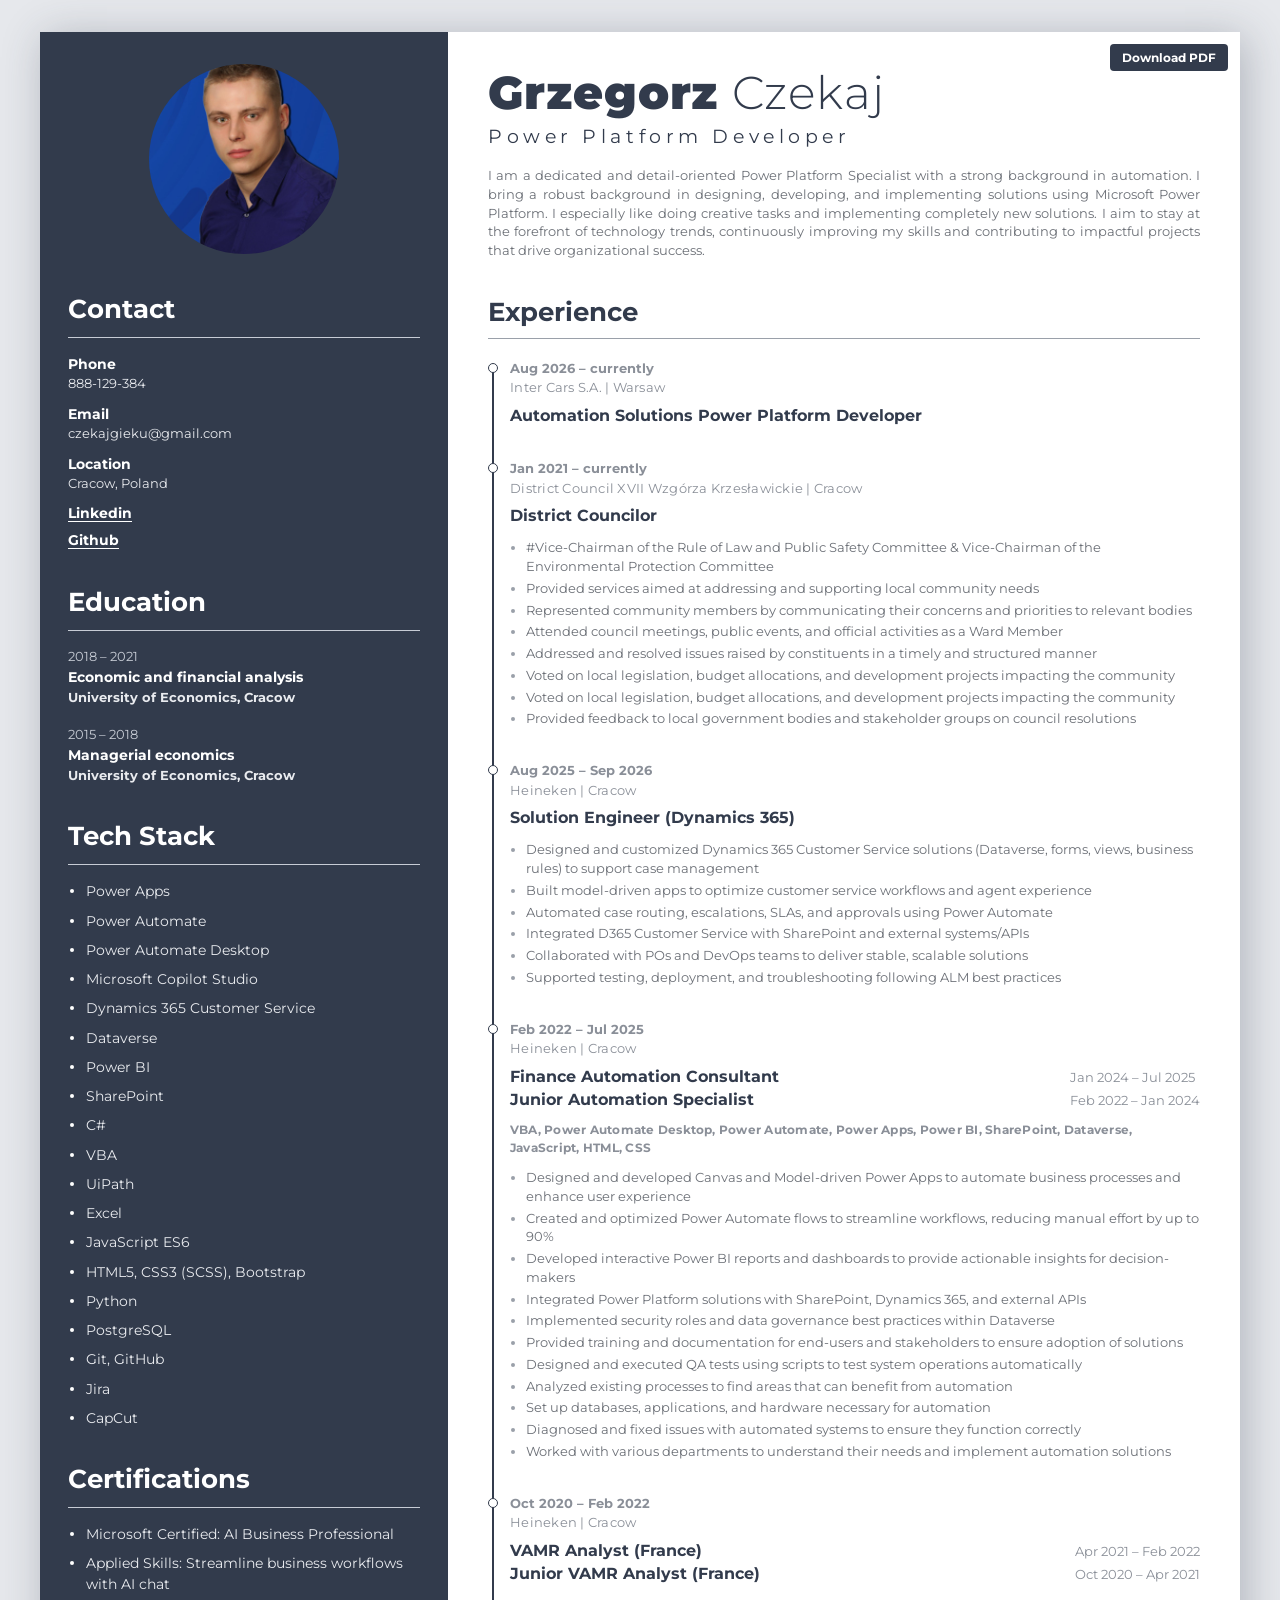
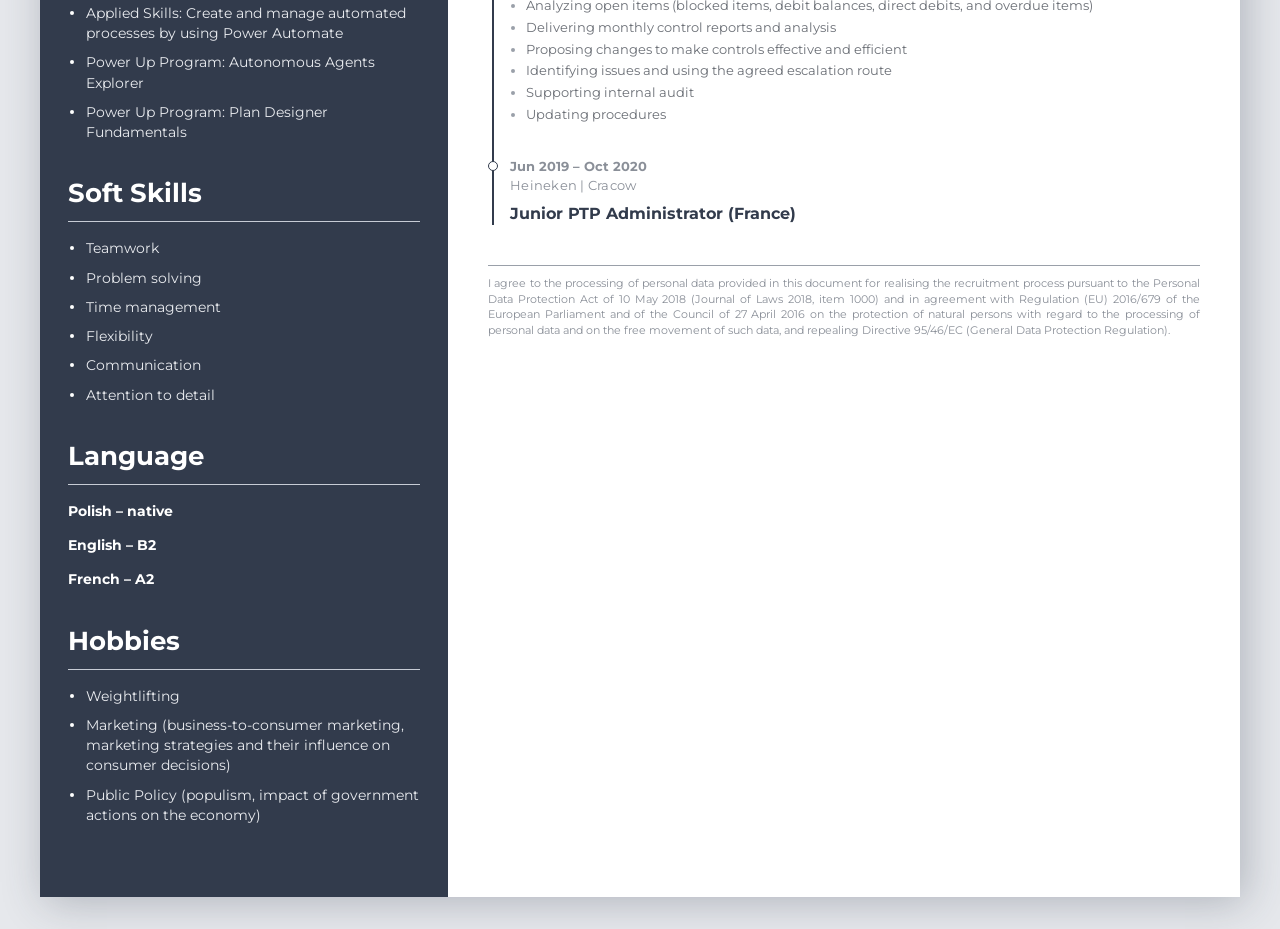
==== index.html @ 5326e0c2 "Add html & css" ====
<!doctype html>
<html lang="en">
  <head>
    <meta charset="UTF-8" />
    <meta name="viewport" content="width=device-width, initial-scale=1.0" />
    <meta
      name="description"
      content="Grzegorz Czekaj – Power Platform Developer from Cracow. CV / Resume."
    />
    <title>Grzegorz Czekaj – CV</title>
    <link rel="stylesheet" href="style.css" />
  </head>
  <body>
    <main class="cv">
      <!-- ================= SIDEBAR ================= -->
      <aside class="sidebar">
        <img class="photo" src="me.jpeg" alt="Grzegorz Czekaj" />

        <section class="side-section">
          <h2>Contact</h2>
          <dl class="contact">
            <dt>Phone</dt>
            <dd><a href="tel:+48888129384">888-129-384</a></dd>
            <dt>Email</dt>
            <dd>
              <a href="mailto:czekajgieku@gmail.com">czekajgieku@gmail.com</a>
            </dd>
            <dt>Location</dt>
            <dd>Cracow, Poland</dd>
          </dl>
          <p class="links">
            <a
              href="https://www.linkedin.com/in/grzegorzczekaj/"
              target="_blank"
              rel="noopener"
              >Linkedin</a
            >
            <a href="https://github.com/g4ieku" target="_blank" rel="noopener"
              >Github</a
            >
          </p>
        </section>

        <section class="side-section">
          <h2>Education</h2>
          <div class="edu">
            <span class="year">2018 – 2021</span>
            <strong>Economic and financial analysis</strong>
            <span>University of Economics, Cracow</span>
          </div>
          <div class="edu">
            <span class="year">2015 – 2018</span>
            <strong>Managerial economics</strong>
            <span>University of Economics, Cracow</span>
          </div>
        </section>

        <section class="side-section">
          <h2>Tech Stack</h2>
          <ul class="dots">
            <li>Power Apps</li>
            <li>Power Automate</li>
            <li>Power Automate Desktop</li>
            <li>Microsoft Copilot Studio</li>
            <li>Dynamics 365 Customer Service</li>
            <li>Dataverse</li>
            <li>Power BI</li>
            <li>SharePoint</li>
            <li>C#</li>
            <li>VBA</li>
            <li>UiPath</li>
            <li>Excel</li>
            <li>JavaScript ES6</li>
            <li>HTML5, CSS3 (SCSS), Bootstrap</li>
            <li>Python</li>
            <li>PostgreSQL</li>
            <li>Git, GitHub</li>
            <li>Jira</li>
            <li>CapCut</li>
          </ul>
        </section>

        <section class="side-section">
          <h2>Certifications</h2>
          <ul class="dots">
            <li>Microsoft Certified: AI Business Professional</li>
            <li>Applied Skills: Streamline business workflows with AI chat</li>
            <li>
              Applied Skills: Create and manage automated processes by using
              Power Automate
            </li>
            <li>Power Up Program: Autonomous Agents Explorer</li>
            <li>Power Up Program: Plan Designer Fundamentals</li>
          </ul>
        </section>

        <section class="side-section">
          <h2>Soft Skills</h2>
          <ul class="dots">
            <li>Teamwork</li>
            <li>Problem solving</li>
            <li>Time management</li>
            <li>Flexibility</li>
            <li>Communication</li>
            <li>Attention to detail</li>
          </ul>
        </section>

        <section class="side-section">
          <h2>Language</h2>
          <ul class="langs">
            <li>Polish – native</li>
            <li>English – B2</li>
            <li>French – A2</li>
          </ul>
        </section>

        <section class="side-section">
          <h2>Hobbies</h2>
          <ul class="dots">
            <li>Weightlifting</li>
            <li>
              Marketing (business-to-consumer marketing, marketing strategies
              and their influence on consumer decisions)
            </li>
            <li>
              Public Policy (populism, impact of government actions on the
              economy)
            </li>
          </ul>
        </section>
      </aside>

      <!-- ================= MAIN ================= -->
      <div class="main">
        <header class="header">
          <h1>
            <span class="first">Grzegorz</span> <span class="last">Czekaj</span>
          </h1>
          <p class="role-title">Power Platform Developer</p>
          <p class="summary">
            I am a dedicated and detail-oriented Power Platform Specialist with
            a strong background in automation. I bring a robust background in
            designing, developing, and implementing solutions using Microsoft
            Power Platform. I especially like doing creative tasks and
            implementing completely new solutions. I aim to stay at the
            forefront of technology trends, continuously improving my skills and
            contributing to impactful projects that drive organizational
            success.
          </p>
          <button class="print-btn" type="button" onclick="window.print()">
            Download PDF
          </button>
        </header>

        <section>
          <h2 class="main-heading">Experience</h2>

          <ol class="timeline">
            <li class="entry">
              <p class="period">Aug 2026 – currently</p>
              <p class="company">Inter Cars S.A. | Warsaw</p>
              <h3>Automation Solutions Power Platform Developer</h3>
            </li>

            <li class="entry">
              <p class="period">Jan 2021 – currently</p>
              <p class="company">
                District Council XVII Wzgórza Krzesławickie | Cracow
              </p>
              <h3>District Councilor</h3>
              <ul class="bullets">
                <li>
                  #Vice-Chairman of the Rule of Law and Public Safety Committee
                  & Vice-Chairman of the Environmental Protection Committee
                </li>
                <li>
                  Provided services aimed at addressing and supporting local
                  community needs
                </li>
                <li>
                  Represented community members by communicating their concerns
                  and priorities to relevant bodies
                </li>
                <li>
                  Attended council meetings, public events, and official
                  activities as a Ward Member
                </li>
                <li>
                  Addressed and resolved issues raised by constituents in a
                  timely and structured manner
                </li>
                <li>
                  Voted on local legislation, budget allocations, and
                  development projects impacting the community
                </li>
                <li>
                  Voted on local legislation, budget allocations, and
                  development projects impacting the community
                </li>
                <li>
                  Provided feedback to local government bodies and stakeholder
                  groups on council resolutions
                </li>
              </ul>
            </li>

            <li class="entry">
              <p class="period">Aug 2025 – Sep 2026</p>
              <p class="company">Heineken | Cracow</p>
              <h3>Solution Engineer (Dynamics 365)</h3>
              <ul class="bullets">
                <li>
                  Designed and customized Dynamics 365 Customer Service
                  solutions (Dataverse, forms, views, business rules) to support
                  case management
                </li>
                <li>
                  Built model-driven apps to optimize customer service workflows
                  and agent experience
                </li>
                <li>
                  Automated case routing, escalations, SLAs, and approvals using
                  Power Automate
                </li>
                <li>
                  Integrated D365 Customer Service with SharePoint and external
                  systems/APIs
                </li>
                <li>
                  Collaborated with POs and DevOps teams to deliver stable,
                  scalable solutions
                </li>
                <li>
                  Supported testing, deployment, and troubleshooting following
                  ALM best practices
                </li>
              </ul>
            </li>

            <li class="entry">
              <p class="period">Feb 2022 – Jul 2025</p>
              <p class="company">Heineken | Cracow</p>
              <div class="multi-role">
                <h3>Finance Automation Consultant</h3>
                <span>Jan 2024 – Jul 2025</span>
                <h3>Junior Automation Specialist</h3>
                <span>Feb 2022 – Jan 2024</span>
              </div>
              <p class="stack">
                VBA, Power Automate Desktop, Power Automate, Power Apps, Power
                BI, SharePoint, Dataverse, JavaScript, HTML, CSS
              </p>
              <ul class="bullets">
                <li>
                  Designed and developed Canvas and Model-driven Power Apps to
                  automate business processes and enhance user experience
                </li>
                <li>
                  Created and optimized Power Automate flows to streamline
                  workflows, reducing manual effort by up to 90%
                </li>
                <li>
                  Developed interactive Power BI reports and dashboards to
                  provide actionable insights for decision-makers
                </li>
                <li>
                  Integrated Power Platform solutions with SharePoint, Dynamics
                  365, and external APIs
                </li>
                <li>
                  Implemented security roles and data governance best practices
                  within Dataverse
                </li>
                <li>
                  Provided training and documentation for end-users and
                  stakeholders to ensure adoption of solutions
                </li>
                <li>
                  Designed and executed QA tests using scripts to test system
                  operations automatically
                </li>
                <li>
                  Analyzed existing processes to find areas that can benefit
                  from automation
                </li>
                <li>
                  Set up databases, applications, and hardware necessary for
                  automation
                </li>
                <li>
                  Diagnosed and fixed issues with automated systems to ensure
                  they function correctly
                </li>
                <li>
                  Worked with various departments to understand their needs and
                  implement automation solutions
                </li>
              </ul>
            </li>

            <li class="entry">
              <p class="period">Oct 2020 – Feb 2022</p>
              <p class="company">Heineken | Cracow</p>
              <div class="multi-role">
                <h3>VAMR Analyst (France)</h3>
                <span>Apr 2021 – Feb 2022</span>
                <h3>Junior VAMR Analyst (France)</h3>
                <span>Oct 2020 – Apr 2021</span>
              </div>
              <ul class="bullets">
                <li>
                  Analyzing open items (blocked items, debit balances, direct
                  debits, and overdue items)
                </li>
                <li>Delivering monthly control reports and analysis</li>
                <li>
                  Proposing changes to make controls effective and efficient
                </li>
                <li>
                  Identifying issues and using the agreed escalation route
                </li>
                <li>Supporting internal audit</li>
                <li>Updating procedures</li>
              </ul>
            </li>

            <li class="entry">
              <p class="period">Jun 2019 – Oct 2020</p>
              <p class="company">Heineken | Cracow</p>
              <h3>Junior PTP Administrator (France)</h3>
            </li>
          </ol>
        </section>

        <footer class="gdpr">
          <p>
            I agree to the processing of personal data provided in this document
            for realising the recruitment process pursuant to the Personal Data
            Protection Act of 10 May 2018 (Journal of Laws 2018, item 1000) and
            in agreement with Regulation (EU) 2016/679 of the European
            Parliament and of the Council of 27 April 2016 on the protection of
            natural persons with regard to the processing of personal data and
            on the free movement of such data, and repealing Directive 95/46/EC
            (General Data Protection Regulation).
          </p>
        </footer>
      </div>
    </main>
  </body>
</html>
---- style.css ----
@import url("https://fonts.googleapis.com/css2?family=Google+Sans:ital,opsz,wght@0,17..18,400..700;1,17..18,400..700&family=Montserrat:ital,wght@0,100..900;1,100..900&family=Poppins:ital,wght@0,100;0,200;0,300;0,400;0,500;0,600;0,700;0,800;0,900;1,100;1,200;1,300;1,400;1,500;1,600;1,700;1,800;1,900&family=Roboto:ital,wght@0,100..900;1,100..900&display=swap");
/* ===== Colors & fonts (matched to the Canva CV) ===== */
:root {
  --navy: #323b4c; /* sidebar, headings, timeline */
  --navy-dark: #2a3240;
  --white: #ffffff;
  --side-text: #e9ebef;
  --side-muted: #c7ccd5;
  --text: #6b6f76; /* body text in main column */
  --muted: #8a8f98; /* dates, company line */
  --rule: #9aa0a9;
  --page-bg: #e6e8ec;

  --font-head:
    "Montserrat", "Lato", sans-serif; /* stands in for Canva's Garet */
  --font-body: "Montserrat", system-ui, sans-serif;
}

/* ===== Base ===== */
*,
*::before,
*::after {
  box-sizing: border-box;
  margin: 0;
  padding: 0;
}

body {
  font-family: var(--font-body);
  font-size: 14px;
  line-height: 1.5;
  color: var(--text);
  background: var(--page-bg);
  padding: 32px 16px;
}

a {
  color: inherit;
}
ul,
ol {
  list-style: none;
}

/* ===== Page layout ===== */
.cv {
  max-width: 1200px;
  margin: 0 auto;
  display: grid;
  grid-template-columns: 34% 1fr;
  background: var(--white);
  box-shadow: 5px 5px 40px rgba(50, 59, 76, 0.3);
}

/* ===== Sidebar ===== */
.sidebar {
  background: var(--navy);
  color: var(--side-text);
  padding: 32px 28px 40px;
}

.photo {
  display: block;
  width: 190px;
  height: 190px;
  margin: 0 auto 36px;
  border-radius: 50%;
  object-fit: cover;
  object-position: center 30%;
}

.side-section {
  margin-bottom: 32px;
}

.side-section h2 {
  font-family: var(--font-head);
  font-size: 26px;
  font-weight: 700;
  color: var(--white);
  padding-bottom: 8px;
  margin-bottom: 16px;
  border-bottom: 1px solid var(--side-muted);
}

.contact dt {
  font-family: var(--font-head);
  font-size: 14px;
  font-weight: 700;
  color: var(--white);
}
.contact dd {
  font-size: 12.5px;
  margin-bottom: 10px;
  word-break: break-word;
}
.contact a {
  text-decoration: none;
}
.contact a:hover {
  text-decoration: underline;
}

.links {
  display: flex;
  flex-direction: column;
  gap: 6px;
}
.links a {
  font-family: var(--font-head);
  font-weight: 700;
  font-size: 14px;
  color: var(--white);
  text-underline-offset: 3px;
}

.edu {
  margin-bottom: 18px;
  font-size: 13px;
}
.edu .year {
  display: block;
  color: var(--side-muted);
}
.edu strong {
  display: block;
  font-weight: 700;
  color: var(--white);
  font-size: 14px;
}
.edu span:last-child {
  font-weight: 700;
  color: var(--side-text);
}

.dots li {
  position: relative;
  padding-left: 18px;
  margin-bottom: 9px;
  font-size: 13.5px;
}
.dots li::before {
  content: "";
  position: absolute;
  left: 2px;
  top: 8px;
  width: 4px;
  height: 4px;
  border-radius: 50%;
  background: var(--white);
}

.langs li {
  font-weight: 700;
  font-size: 13.5px;
  margin-bottom: 14px;
  color: var(--white);
}

/* ===== Main column ===== */
.main {
  padding: 36px 40px 32px;
  position: relative;
}

.header {
  margin-bottom: 32px;
}
.header h1 {
  font-family: var(--font-body);
  font-size: clamp(34px, 5vw, 46px);
  line-height: 1.1;
  color: var(--navy);
  letter-spacing: 0.02em;
}
.header .first {
  font-weight: 900;
}
.header .last {
  font-weight: 300;
}

.role-title {
  margin-top: 4px;
  font-size: 19px;
  letter-spacing: 0.24em;
  color: var(--navy);
}

.summary {
  margin-top: 16px;
  font-size: 12.5px;
  text-align: justify;
}

.print-btn {
  position: absolute;
  top: 12px;
  right: 12px;
  font: 700 12px var(--font-body);
  padding: 6px 12px;
  color: var(--white);
  background: var(--navy);
  border: none;
  border-radius: 4px;
  cursor: pointer;
}
.print-btn:hover {
  background: var(--navy-dark);
}

.main-heading {
  font-family: var(--font-head);
  font-size: 26px;
  color: var(--navy);
  padding-bottom: 6px;
  border-bottom: 1px solid var(--rule);
  margin-bottom: 20px;
}

/* ===== Timeline ===== */
.timeline {
  position: relative;
  padding-left: 22px;
}
.timeline::before {
  content: "";
  position: absolute;
  left: 4px;
  top: 8px;
  bottom: 0;
  width: 1.5px;
  background: var(--navy);
}

.entry {
  position: relative;
  margin-bottom: 32px;
}
.entry::before {
  content: "";
  position: absolute;
  left: -22px;
  top: 4px;
  width: 10px;
  height: 10px;
  border: 1.5px solid var(--navy);
  border-radius: 50%;
  background: var(--white);
}

.period {
  font-weight: 700;
  font-size: 13px;
  color: var(--muted);
}
.company {
  font-size: 13px;
  color: var(--muted);
  letter-spacing: 0.02em;
}

.entry h3 {
  font-family: var(--font-body);
  font-weight: 700;
  font-size: 15.5px;
  color: var(--navy);
  margin-top: 6px;
}

.multi-role {
  display: grid;
  grid-template-columns: 1fr auto;
  align-items: baseline;
  column-gap: 12px;
  margin-top: 6px;
}
.multi-role h3 {
  margin-top: 0;
}
.multi-role span {
  font-size: 12.5px;
  color: var(--muted);
}

.title-row {
  display: flex;
  justify-content: space-between;
  align-items: baseline;
  gap: 12px;
  flex-wrap: wrap;
}
.site-link {
  font-size: 12px;
  font-style: italic;
  color: var(--muted);
}

.stack {
  margin-top: 10px;
  font-weight: 700;
  font-size: 12px;
  letter-spacing: 0.02em;
  color: var(--muted);
}

.bullets {
  margin-top: 12px;
  padding-left: 16px;
  list-style: disc;
  font-size: 12.5px;
}
.bullets li {
  margin-bottom: 3px;
}
.bullets li::marker {
  color: var(--rule);
}

/* ===== GDPR clause ===== */
.gdpr {
  margin-top: 40px;
  padding-top: 10px;
  border-top: 1px solid var(--rule);
  font-size: 10.5px;
  text-align: justify;
  color: var(--muted);
}

/* ===== Mobile ===== */
@media (max-width: 760px) {
  body {
    padding: 0;
  }
  .cv {
    grid-template-columns: 1fr;
  }
  .main {
    order: -1;
    padding: 28px 16px;
  }
  .sidebar {
    padding: 28px 16px;
  }
  .print-btn {
    position: static;
    margin-top: 16px;
  }
  .header {
    text-align: left;
  }
  .role-title {
    letter-spacing: 0.14em;
    font-size: 16px;
  }
  .multi-role {
    grid-template-columns: 1fr;
  }
  .multi-role span {
    margin-bottom: 4px;
  }
}

/* ===== Print / Save as PDF ===== */
@media print {
  @page {
    size: A4;
    margin: 0;
  }
  body {
    background: none;
    padding: 0;
  }
  .cv {
    box-shadow: none;
    max-width: none;
  }
  .sidebar {
    -webkit-print-color-adjust: exact;
    print-color-adjust: exact;
  }
  .print-btn {
    display: none;
  }
  .entry {
    break-inside: avoid;
  }
  .contact a,
  .links a {
    text-decoration: none;
  }
}
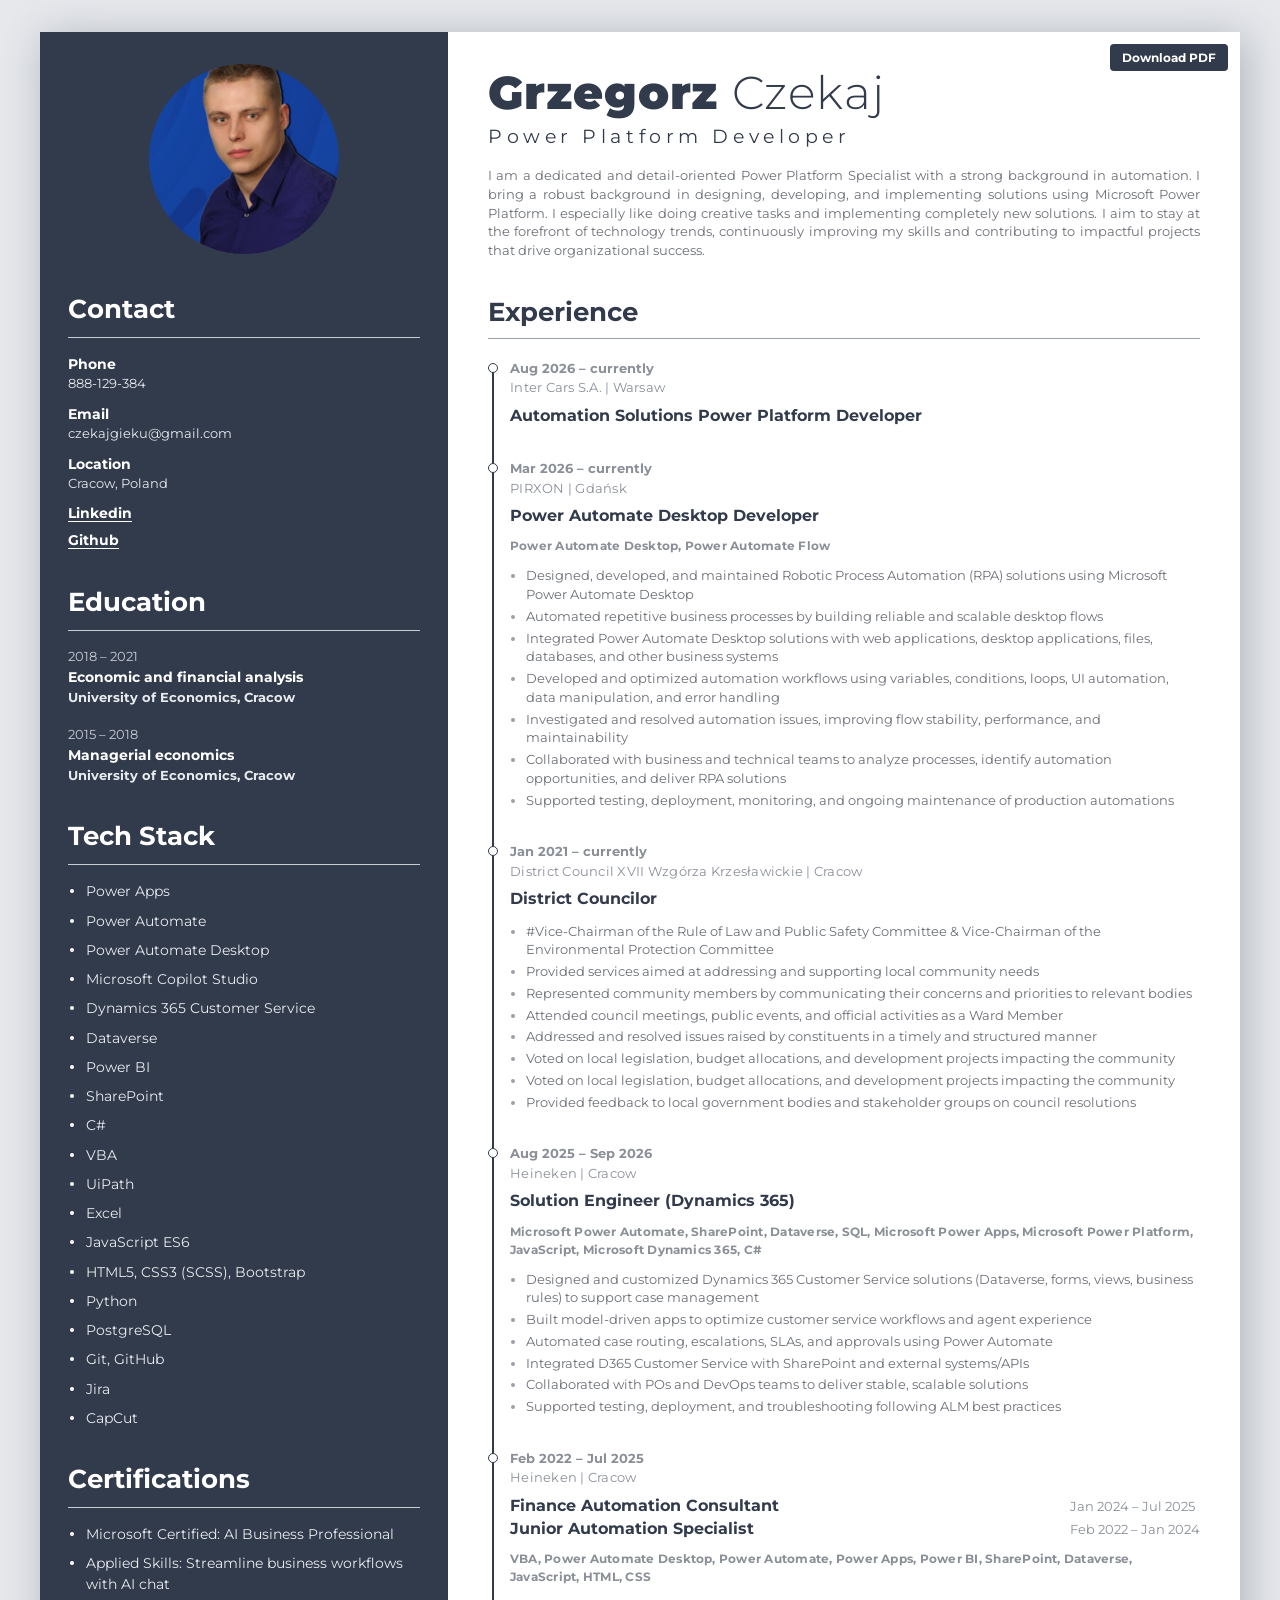
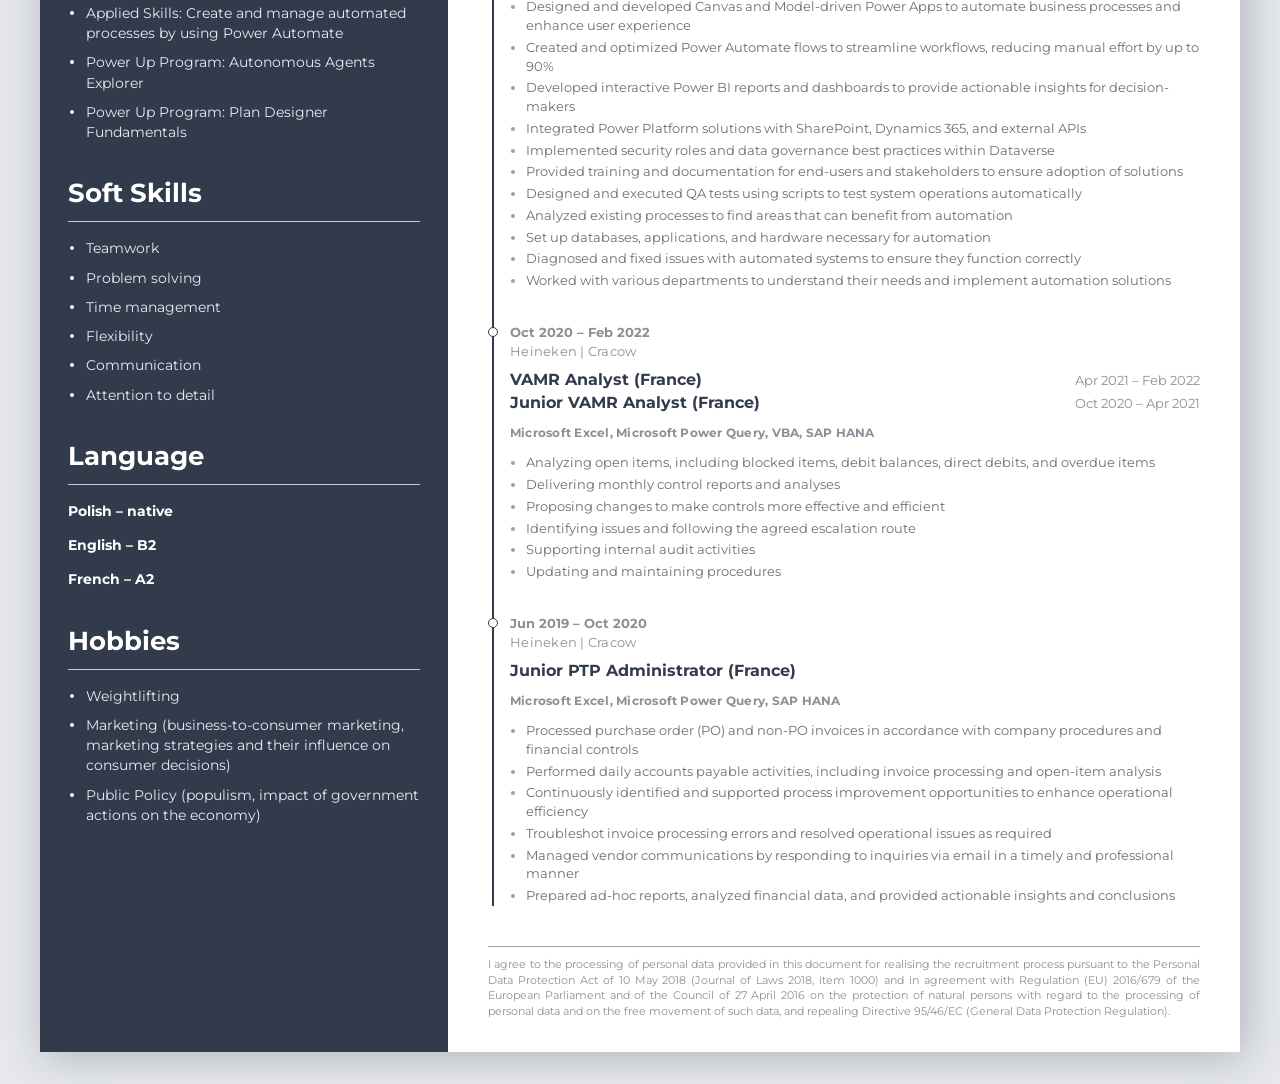
==== commit 56affcc7: "add an extra position - job" ====
--- a/index.html
+++ b/index.html
@@ -164,6 +164,46 @@
             </li>
 
             <li class="entry">
+              <p class="period">Mar 2026 – currently</p>
+              <p class="company">PIRXON | Gdańsk</p>
+              <h3>Power Automate Desktop Developer</h3>
+              <p class="stack">Power Automate Desktop, Power Automate Flow</p>
+              <ul class="bullets">
+                <li>
+                  Designed, developed, and maintained Robotic Process Automation
+                  (RPA) solutions using Microsoft Power Automate Desktop
+                </li>
+                <li>
+                  Automated repetitive business processes by building reliable
+                  and scalable desktop flows
+                </li>
+                <li>
+                  Integrated Power Automate Desktop solutions with web
+                  applications, desktop applications, files, databases, and
+                  other business systems
+                </li>
+                <li>
+                  Developed and optimized automation workflows using variables,
+                  conditions, loops, UI automation, data manipulation, and error
+                  handling
+                </li>
+                <li>
+                  Investigated and resolved automation issues, improving flow
+                  stability, performance, and maintainability
+                </li>
+                <li>
+                  Collaborated with business and technical teams to analyze
+                  processes, identify automation opportunities, and deliver RPA
+                  solutions
+                </li>
+                <li>
+                  Supported testing, deployment, monitoring, and ongoing
+                  maintenance of production automations
+                </li>
+              </ul>
+            </li>
+
+            <li class="entry">
               <p class="period">Jan 2021 – currently</p>
               <p class="company">
                 District Council XVII Wzgórza Krzesławickie | Cracow
@@ -209,6 +249,11 @@
               <p class="period">Aug 2025 – Sep 2026</p>
               <p class="company">Heineken | Cracow</p>
               <h3>Solution Engineer (Dynamics 365)</h3>
+              <p class="stack">
+                Microsoft Power Automate, SharePoint, Dataverse, SQL, Microsoft
+                Power Apps, Microsoft Power Platform, JavaScript, Microsoft
+                Dynamics 365, C#
+              </p>
               <ul class="bullets">
                 <li>
                   Designed and customized Dynamics 365 Customer Service
@@ -308,20 +353,24 @@
                 <h3>Junior VAMR Analyst (France)</h3>
                 <span>Oct 2020 – Apr 2021</span>
               </div>
-              <ul class="bullets">
-                <li>
-                  Analyzing open items (blocked items, debit balances, direct
-                  debits, and overdue items)
-                </li>
-                <li>Delivering monthly control reports and analysis</li>
-                <li>
-                  Proposing changes to make controls effective and efficient
-                </li>
-                <li>
-                  Identifying issues and using the agreed escalation route
-                </li>
-                <li>Supporting internal audit</li>
-                <li>Updating procedures</li>
+              <p class="stack">
+                Microsoft Excel, Microsoft Power Query, VBA, SAP HANA
+              </p>
+              <ul class="bullets">
+                <li>
+                  Analyzing open items, including blocked items, debit balances,
+                  direct debits, and overdue items
+                </li>
+                <li>Delivering monthly control reports and analyses</li>
+                <li>
+                  Proposing changes to make controls more effective and
+                  efficient
+                </li>
+                <li>
+                  Identifying issues and following the agreed escalation route
+                </li>
+                <li>Supporting internal audit activities</li>
+                <li>Updating and maintaining procedures</li>
               </ul>
             </li>
 
@@ -329,6 +378,35 @@
               <p class="period">Jun 2019 – Oct 2020</p>
               <p class="company">Heineken | Cracow</p>
               <h3>Junior PTP Administrator (France)</h3>
+              <p class="stack">
+                Microsoft Excel, Microsoft Power Query, SAP HANA
+              </p>
+              <ul class="bullets">
+                <li>
+                  Processed purchase order (PO) and non-PO invoices in
+                  accordance with company procedures and financial controls
+                </li>
+                <li>
+                  Performed daily accounts payable activities, including invoice
+                  processing and open-item analysis
+                </li>
+                <li>
+                  Continuously identified and supported process improvement
+                  opportunities to enhance operational efficiency
+                </li>
+                <li>
+                  Troubleshot invoice processing errors and resolved operational
+                  issues as required
+                </li>
+                <li>
+                  Managed vendor communications by responding to inquiries via
+                  email in a timely and professional manner
+                </li>
+                <li>
+                  Prepared ad-hoc reports, analyzed financial data, and provided
+                  actionable insights and conclusions
+                </li>
+              </ul>
             </li>
           </ol>
         </section>
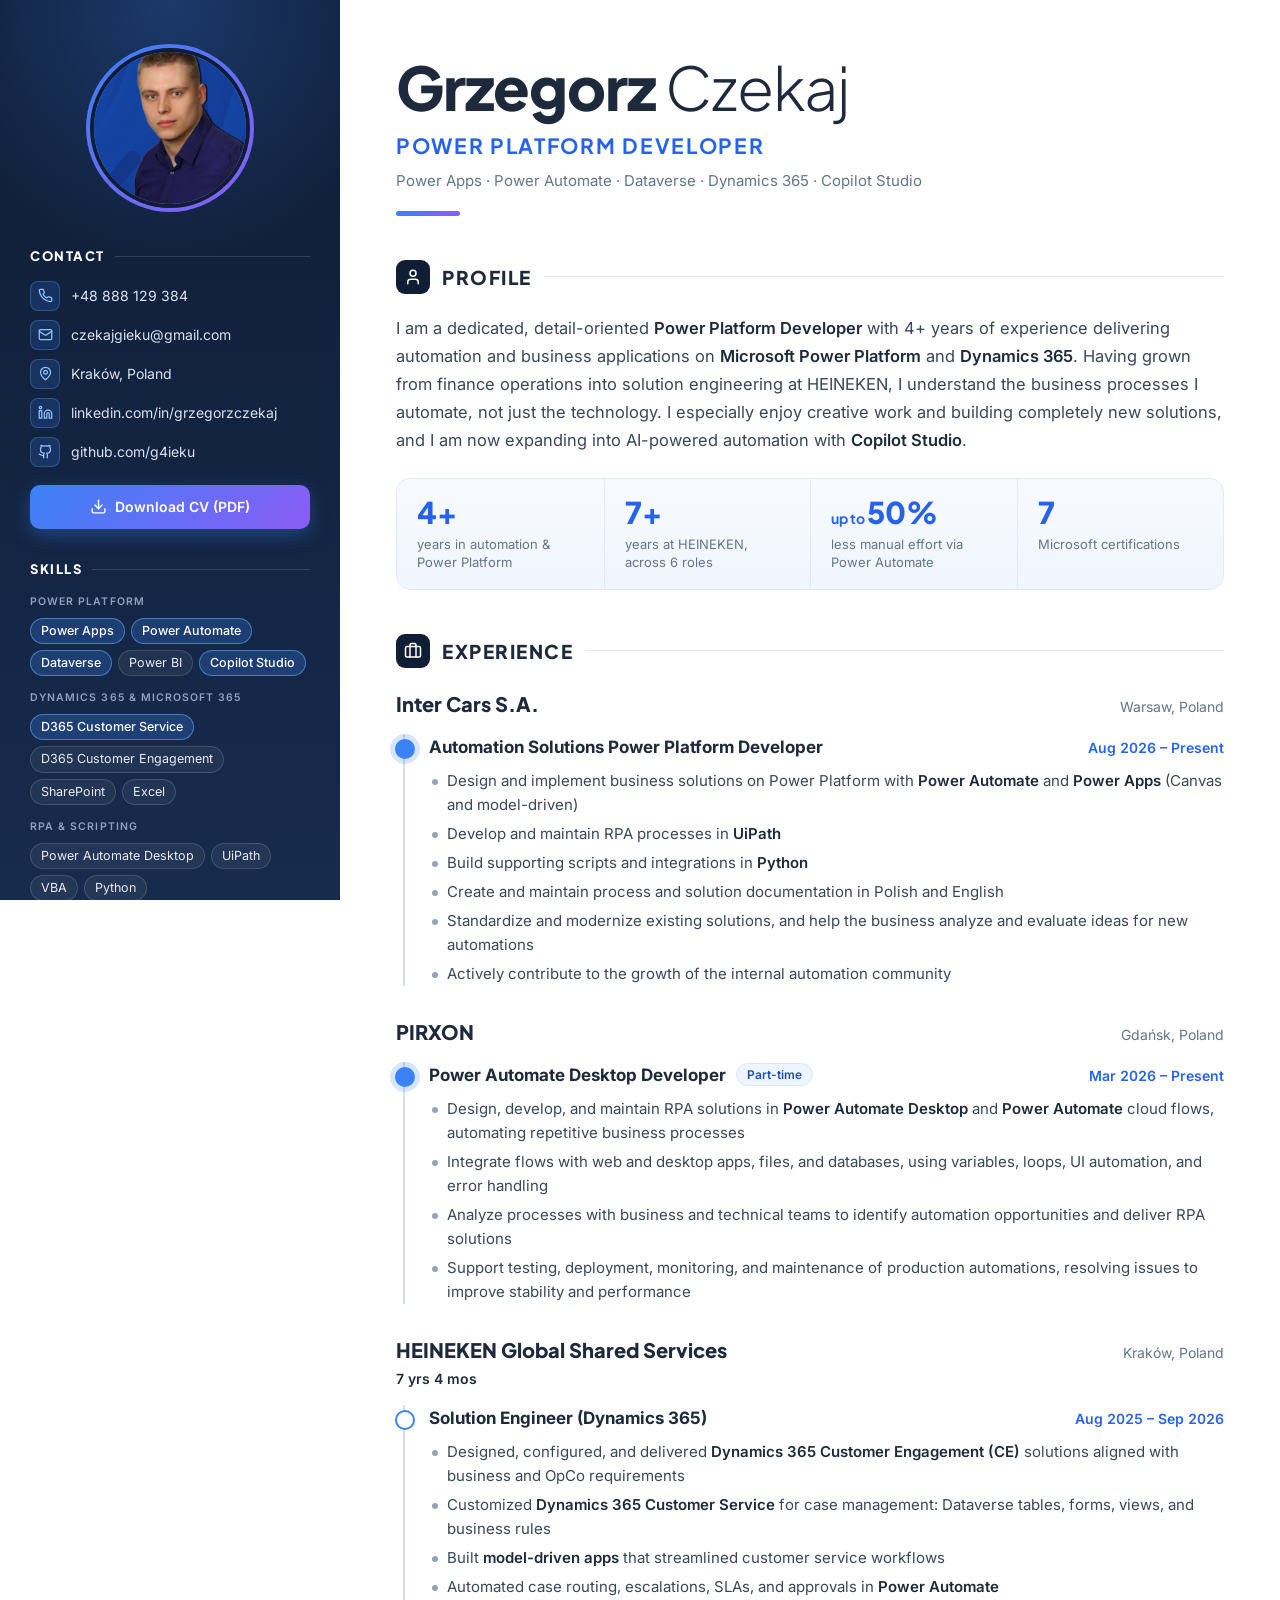
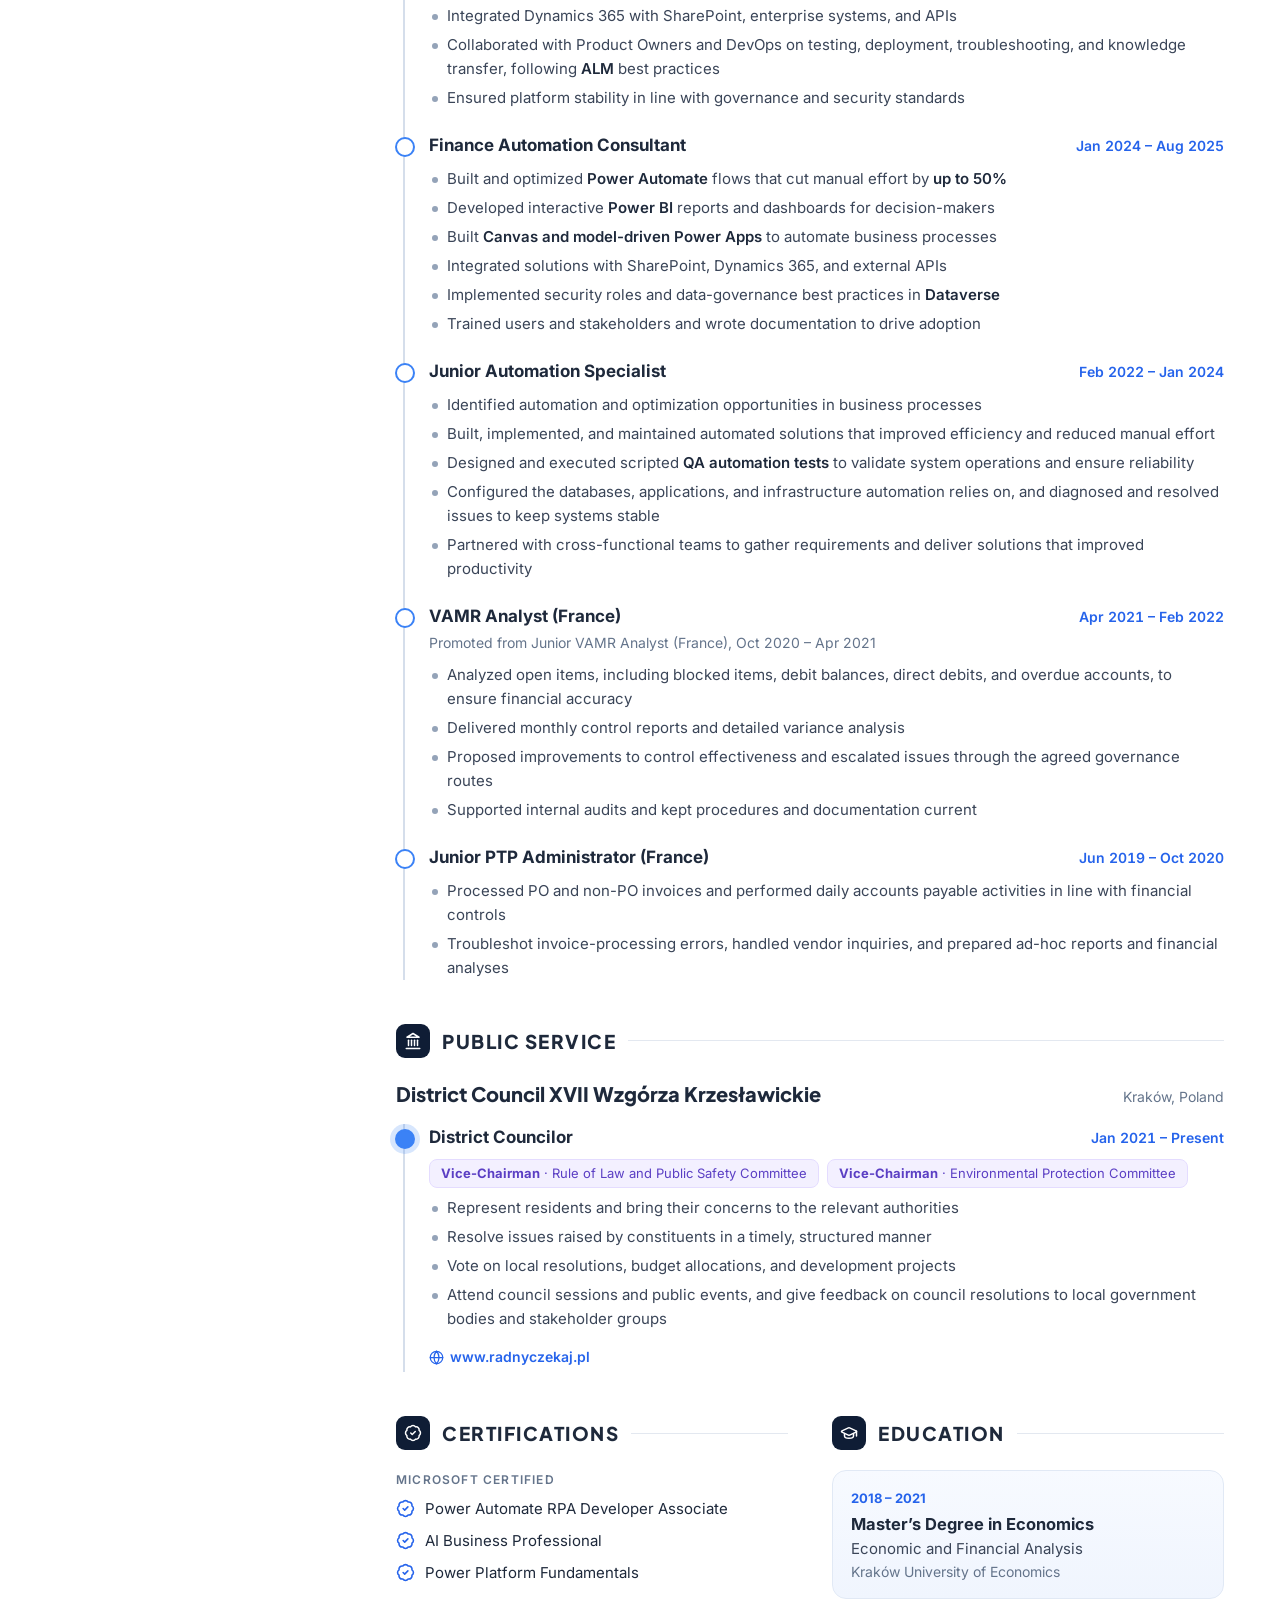
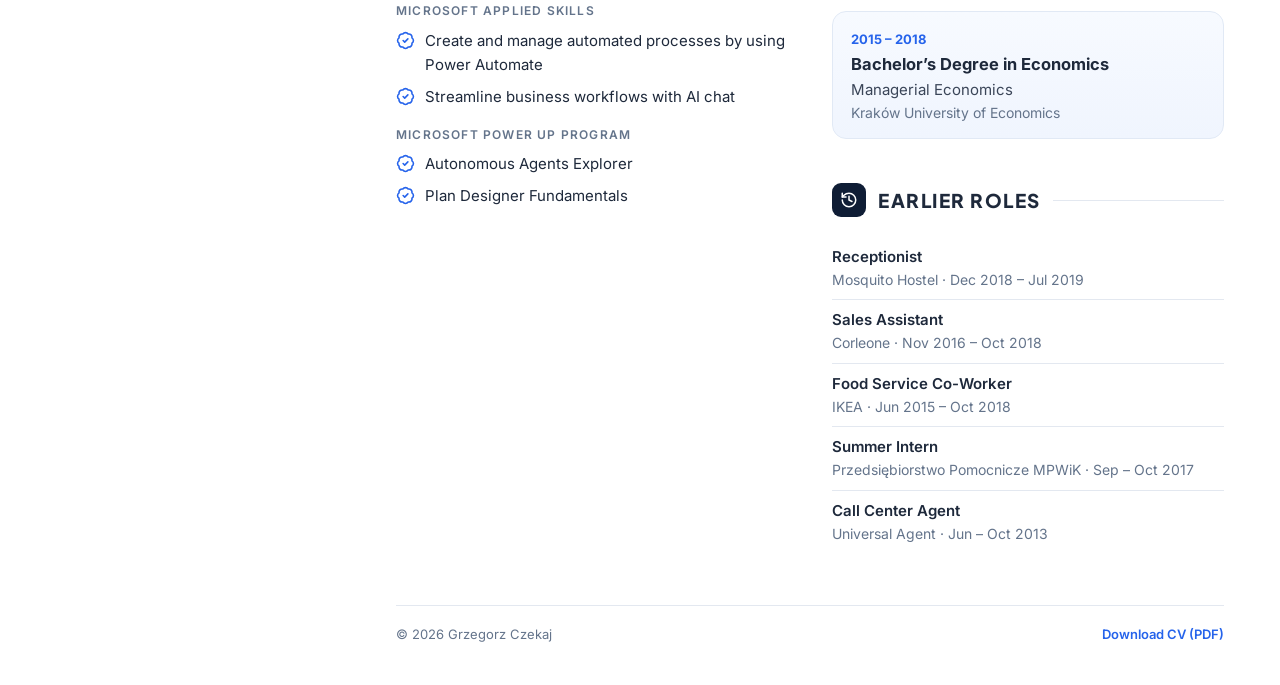
==== commit a7f30a99: "Update the CV layout" ====
--- a/index.html
+++ b/index.html
@@ -1,429 +1,712 @@
 <!doctype html>
 <html lang="en">
   <head>
-    <meta charset="UTF-8" />
-    <meta name="viewport" content="width=device-width, initial-scale=1.0" />
+    <meta charset="utf-8" />
+    <meta name="viewport" content="width=device-width, initial-scale=1" />
+    <title>Grzegorz Czekaj – Power Platform Developer</title>
     <meta
       name="description"
-      content="Grzegorz Czekaj – Power Platform Developer from Cracow. CV / Resume."
+      content="Grzegorz Czekaj – Power Platform Developer from Kraków. Power Apps, Power Automate, Dataverse, Dynamics 365 and Copilot Studio."
     />
-    <title>Grzegorz Czekaj – CV</title>
+    <meta name="author" content="Grzegorz Czekaj" />
+    <meta property="og:type" content="profile" />
+    <meta
+      property="og:title"
+      content="Grzegorz Czekaj – Power Platform Developer"
+    />
+    <meta
+      property="og:description"
+      content="Automation and business applications on Microsoft Power Platform and Dynamics 365."
+    />
+    <meta property="og:image" content="https://g4ieku.github.io/CV/photo.jpg" />
+    <meta property="og:url" content="https://g4ieku.github.io/CV/" />
+    <meta name="theme-color" content="#0F1D35" />
+    <link
+      rel="icon"
+      href="data:image/svg+xml,%3Csvg xmlns='http://www.w3.org/2000/svg' viewBox='0 0 64 64'%3E%3Cdefs%3E%3ClinearGradient id='g' x1='0' y1='0' x2='1' y2='1'%3E%3Cstop offset='0' stop-color='%233B82F6'/%3E%3Cstop offset='1' stop-color='%238B5CF6'/%3E%3C/linearGradient%3E%3C/defs%3E%3Crect width='64' height='64' rx='16' fill='url(%23g)'/%3E%3Ctext x='32' y='42' font-family='Arial,sans-serif' font-size='28' font-weight='700' fill='white' text-anchor='middle'%3EGC%3C/text%3E%3C/svg%3E"
+    />
+    <link rel="preconnect" href="https://fonts.googleapis.com" />
+    <link rel="preconnect" href="https://fonts.gstatic.com" crossorigin />
+    <link
+      href="https://fonts.googleapis.com/css2?family=Inter:wght@400;500;600;700&family=Plus+Jakarta+Sans:wght@300;700;800&display=swap"
+      rel="stylesheet"
+    />
     <link rel="stylesheet" href="style.css" />
   </head>
   <body>
-    <main class="cv">
-      <!-- ================= SIDEBAR ================= -->
-      <aside class="sidebar">
-        <img class="photo" src="me.jpeg" alt="Grzegorz Czekaj" />
-
-        <section class="side-section">
-          <h2>Contact</h2>
-          <dl class="contact">
-            <dt>Phone</dt>
-            <dd><a href="tel:+48888129384">888-129-384</a></dd>
-            <dt>Email</dt>
-            <dd>
-              <a href="mailto:czekajgieku@gmail.com">czekajgieku@gmail.com</a>
-            </dd>
-            <dt>Location</dt>
-            <dd>Cracow, Poland</dd>
-          </dl>
-          <p class="links">
-            <a
-              href="https://www.linkedin.com/in/grzegorzczekaj/"
-              target="_blank"
-              rel="noopener"
-              >Linkedin</a
+    <svg width="0" height="0" style="position: absolute" aria-hidden="true">
+      <defs>
+        <symbol id="i-phone" viewBox="0 0 24 24">
+          <path
+            d="M22 16.92v3a2 2 0 0 1-2.18 2 19.79 19.79 0 0 1-8.63-3.07 19.5 19.5 0 0 1-6-6 19.79 19.79 0 0 1-3.07-8.67A2 2 0 0 1 4.11 2h3a2 2 0 0 1 2 1.72 12.84 12.84 0 0 0 .7 2.81 2 2 0 0 1-.45 2.11L8.09 9.91a16 16 0 0 0 6 6l1.27-1.27a2 2 0 0 1 2.11-.45 12.84 12.84 0 0 0 2.81.7A2 2 0 0 1 22 16.92z"
+          />
+        </symbol>
+        <symbol id="i-mail" viewBox="0 0 24 24">
+          <rect width="20" height="16" x="2" y="4" rx="2" />
+          <path d="m22 7-8.97 5.7a1.94 1.94 0 0 1-2.06 0L2 7" />
+        </symbol>
+        <symbol id="i-pin" viewBox="0 0 24 24">
+          <path d="M20 10c0 6-8 12-8 12s-8-6-8-12a8 8 0 0 1 16 0Z" />
+          <circle cx="12" cy="10" r="3" />
+        </symbol>
+        <symbol id="i-linkedin" viewBox="0 0 24 24">
+          <path
+            d="M16 8a6 6 0 0 1 6 6v7h-4v-7a2 2 0 0 0-2-2 2 2 0 0 0-2 2v7h-4v-7a6 6 0 0 1 6-6z"
+          />
+          <rect width="4" height="12" x="2" y="9" />
+          <circle cx="4" cy="4" r="2" />
+        </symbol>
+        <symbol id="i-github" viewBox="0 0 24 24">
+          <path
+            d="M15 22v-4a4.8 4.8 0 0 0-1-3.5c3 0 6-2 6-5.5.08-1.25-.27-2.48-1-3.5.28-1.15.28-2.35 0-3.5 0 0-1 0-3 1.5-2.64-.5-5.36-.5-8 0C6 2 5 2 5 2c-.3 1.15-.3 2.35 0 3.5A5.403 5.403 0 0 0 4 9c0 3.5 3 5.5 6 5.5-.39.49-.68 1.05-.85 1.65-.17.6-.22 1.23-.15 1.85v4"
+          />
+          <path d="M9 18c-4.51 2-5-2-7-2" />
+        </symbol>
+        <symbol id="i-globe" viewBox="0 0 24 24">
+          <circle cx="12" cy="12" r="10" />
+          <path d="M12 2a14.5 14.5 0 0 0 0 20 14.5 14.5 0 0 0 0-20" />
+          <path d="M2 12h20" />
+        </symbol>
+        <symbol id="i-download" viewBox="0 0 24 24">
+          <path d="M21 15v4a2 2 0 0 1-2 2H5a2 2 0 0 1-2-2v-4" />
+          <path d="m7 10 5 5 5-5" />
+          <path d="M12 15V3" />
+        </symbol>
+        <symbol id="i-user" viewBox="0 0 24 24">
+          <path d="M19 21v-2a4 4 0 0 0-4-4H9a4 4 0 0 0-4 4v2" />
+          <circle cx="12" cy="7" r="4" />
+        </symbol>
+        <symbol id="i-briefcase" viewBox="0 0 24 24">
+          <path d="M16 20V4a2 2 0 0 0-2-2h-4a2 2 0 0 0-2 2v16" />
+          <rect width="20" height="14" x="2" y="6" rx="2" />
+        </symbol>
+        <symbol id="i-landmark" viewBox="0 0 24 24">
+          <line x1="3" x2="21" y1="22" y2="22" />
+          <line x1="6" x2="6" y1="18" y2="11" />
+          <line x1="10" x2="10" y1="18" y2="11" />
+          <line x1="14" x2="14" y1="18" y2="11" />
+          <line x1="18" x2="18" y1="18" y2="11" />
+          <polygon points="12 2 20 7 4 7" />
+        </symbol>
+        <symbol id="i-cap" viewBox="0 0 24 24">
+          <path
+            d="M21.42 10.922a1 1 0 0 0-.019-1.838L12.83 5.18a2 2 0 0 0-1.66 0L2.6 9.08a1 1 0 0 0 0 1.832l8.57 3.908a2 2 0 0 0 1.66 0z"
+          />
+          <path d="M22 10v6" />
+          <path d="M6 12.5V16a6 3 0 0 0 12 0v-3.5" />
+        </symbol>
+        <symbol id="i-badge" viewBox="0 0 24 24">
+          <path
+            d="M3.85 8.62a4 4 0 0 1 4.78-4.77 4 4 0 0 1 6.74 0 4 4 0 0 1 4.78 4.78 4 4 0 0 1 0 6.74 4 4 0 0 1-4.77 4.78 4 4 0 0 1-6.75 0 4 4 0 0 1-4.78-4.77 4 4 0 0 1 0-6.76Z"
+          />
+          <path d="m9 12 2 2 4-4" />
+        </symbol>
+        <symbol id="i-history" viewBox="0 0 24 24">
+          <path d="M3 12a9 9 0 1 0 9-9 9.75 9.75 0 0 0-6.74 2.74L3 8" />
+          <path d="M3 3v5h5" />
+          <path d="M12 7v5l4 2" />
+        </symbol>
+      </defs>
+    </svg>
+
+    <div class="layout">
+      <!-- ===================== Sidebar ===================== -->
+      <aside class="side">
+        <div class="side-top">
+          <div class="photo">
+            <img src="me.jpeg" alt="Grzegorz Czekaj" width="387" height="387" />
+          </div>
+
+          <section class="sblock">
+            <h2>Contact</h2>
+            <ul class="contact">
+              <li>
+                <span class="ic"
+                  ><svg class="ico"><use href="#i-phone" /></svg></span
+                ><a href="tel:+48888129384">+48 888 129 384</a>
+              </li>
+              <li>
+                <span class="ic"
+                  ><svg class="ico"><use href="#i-mail" /></svg></span
+                ><a href="mailto:czekajgieku@gmail.com"
+                  >czekajgieku@gmail.com</a
+                >
+              </li>
+              <li>
+                <span class="ic"
+                  ><svg class="ico"><use href="#i-pin" /></svg></span
+                ><span>Kraków, Poland</span>
+              </li>
+              <li>
+                <span class="ic"
+                  ><svg class="ico"><use href="#i-linkedin" /></svg></span
+                ><a
+                  href="https://www.linkedin.com/in/grzegorzczekaj"
+                  target="_blank"
+                  rel="noopener"
+                  >linkedin.com/in/grzegorzczekaj</a
+                >
+              </li>
+              <li>
+                <span class="ic"
+                  ><svg class="ico"><use href="#i-github" /></svg></span
+                ><a
+                  href="https://github.com/g4ieku"
+                  target="_blank"
+                  rel="noopener"
+                  >github.com/g4ieku</a
+                >
+              </li>
+            </ul>
+            <a class="btn" href="CV-Grzegorz-Czekaj.pdf" download
+              ><svg class="ico"><use href="#i-download" /></svg>Download CV
+              (PDF)</a
             >
-            <a href="https://github.com/g4ieku" target="_blank" rel="noopener"
-              >Github</a
-            >
+          </section>
+        </div>
+
+        <div class="side-rest">
+          <section class="sblock">
+            <h2>Skills</h2>
+            <h3>Power Platform</h3>
+            <div class="chips">
+              <span class="hi">Power Apps</span
+              ><span class="hi">Power Automate</span
+              ><span class="hi">Dataverse</span><span>Power BI</span
+              ><span class="hi">Copilot Studio</span>
+            </div>
+            <h3>Dynamics 365 &amp; Microsoft 365</h3>
+            <div class="chips">
+              <span class="hi">D365 Customer Service</span
+              ><span>D365 Customer Engagement</span><span>SharePoint</span
+              ><span>Excel</span>
+            </div>
+            <h3>RPA &amp; scripting</h3>
+            <div class="chips">
+              <span>Power Automate Desktop</span><span>UiPath</span
+              ><span>VBA</span><span>Python</span>
+            </div>
+            <h3>Development</h3>
+            <div class="chips">
+              <span>C#</span><span>JavaScript (ES6)</span><span>HTML5</span
+              ><span>CSS3 (SCSS)</span><span>Bootstrap</span
+              ><span>PostgreSQL</span>
+            </div>
+            <h3>Tools</h3>
+            <div class="chips">
+              <span>Git &amp; GitHub</span><span>Jira</span><span>CapCut</span>
+            </div>
+          </section>
+
+          <section class="sblock">
+            <h2>Languages</h2>
+            <div class="lang">
+              <div class="row"><b>Polish</b><span>Native</span></div>
+              <div class="scale" role="img" aria-label="Native">
+                <i class="on"></i><i class="on"></i><i class="on"></i
+                ><i class="on"></i><i class="on"></i><i class="on"></i>
+              </div>
+            </div>
+            <div class="lang">
+              <div class="row">
+                <b>English</b><span>B2 · Upper-intermediate</span>
+              </div>
+              <div class="scale" role="img" aria-label="B2">
+                <i class="on"></i><i class="on"></i><i class="on"></i
+                ><i class="on"></i><i></i><i></i>
+              </div>
+            </div>
+            <div class="lang">
+              <div class="row"><b>French</b><span>A2 · Elementary</span></div>
+              <div class="scale" role="img" aria-label="A2">
+                <i class="on"></i><i class="on"></i><i></i><i></i><i></i><i></i>
+              </div>
+              <div class="cefr" aria-hidden="true">
+                <span>A1</span><span>A2</span><span>B1</span><span>B2</span
+                ><span>C1</span><span>C2</span>
+              </div>
+            </div>
+          </section>
+
+          <section class="sblock">
+            <h2>Soft Skills</h2>
+            <div class="chips">
+              <span>Problem solving</span><span>Attention to detail</span
+              ><span>Communication</span><span>Teamwork</span
+              ><span>Time management</span><span>Flexibility</span>
+            </div>
+          </section>
+
+          <section class="sblock">
+            <h2>Interests</h2>
+            <div class="sitem"><b>Weightlifting</b></div>
+            <div class="sitem">
+              <b>Marketing</b
+              ><span>B2C strategies and how they shape consumer decisions</span>
+            </div>
+            <div class="sitem">
+              <b>Public policy</b
+              ><span
+                >Populism and the economic impact of government action</span
+              >
+            </div>
+          </section>
+        </div>
+      </aside>
+
+      <!-- ===================== Main ===================== -->
+      <main class="main">
+        <header class="hero">
+          <h1>Grzegorz <span class="ln">Czekaj</span></h1>
+          <p class="headline">Power Platform Developer</p>
+          <p class="focus">
+            Power Apps · Power Automate · Dataverse · Dynamics 365 · Copilot
+            Studio
           </p>
-        </section>
-
-        <section class="side-section">
-          <h2>Education</h2>
-          <div class="edu">
-            <span class="year">2018 – 2021</span>
-            <strong>Economic and financial analysis</strong>
-            <span>University of Economics, Cracow</span>
-          </div>
-          <div class="edu">
-            <span class="year">2015 – 2018</span>
-            <strong>Managerial economics</strong>
-            <span>University of Economics, Cracow</span>
+          <span class="hero-bar"></span>
+        </header>
+
+        <section class="sec" id="profile">
+          <h2>
+            <span class="badge-ic"
+              ><svg class="ico"><use href="#i-user" /></svg></span
+            >Profile
+          </h2>
+          <p class="lead">
+            I am a dedicated, detail-oriented
+            <b>Power Platform Developer</b> with 4+ years of experience
+            delivering automation and business applications on
+            <b>Microsoft Power Platform</b> and <b>Dynamics 365</b>. Having
+            grown from finance operations into solution engineering at HEINEKEN,
+            I understand the business processes I automate, not just the
+            technology. I especially enjoy creative work and building completely
+            new solutions, and I am now expanding into AI-powered automation
+            with <b>Copilot Studio</b>.
+          </p>
+          <div class="stats">
+            <div class="stat">
+              <b>4+</b><span>years in automation &amp; Power Platform</span>
+            </div>
+            <div class="stat">
+              <b>7+</b><span>years at HEINEKEN, across 6 roles</span>
+            </div>
+            <div class="stat">
+              <b><small>up to </small>50%</b
+              ><span>less manual effort via Power Automate</span>
+            </div>
+            <div class="stat">
+              <b>7</b><span>Microsoft certifications</span>
+            </div>
           </div>
         </section>
 
-        <section class="side-section">
-          <h2>Tech Stack</h2>
-          <ul class="dots">
-            <li>Power Apps</li>
-            <li>Power Automate</li>
-            <li>Power Automate Desktop</li>
-            <li>Microsoft Copilot Studio</li>
-            <li>Dynamics 365 Customer Service</li>
-            <li>Dataverse</li>
-            <li>Power BI</li>
-            <li>SharePoint</li>
-            <li>C#</li>
-            <li>VBA</li>
-            <li>UiPath</li>
-            <li>Excel</li>
-            <li>JavaScript ES6</li>
-            <li>HTML5, CSS3 (SCSS), Bootstrap</li>
-            <li>Python</li>
-            <li>PostgreSQL</li>
-            <li>Git, GitHub</li>
-            <li>Jira</li>
-            <li>CapCut</li>
-          </ul>
+        <section class="sec" id="experience">
+          <h2>
+            <span class="badge-ic"
+              ><svg class="ico"><use href="#i-briefcase" /></svg></span
+            >Experience
+          </h2>
+
+          <article class="org">
+            <div class="org-head">
+              <h3>Inter Cars S.A.</h3>
+              <span class="org-loc">Warsaw, Poland</span>
+            </div>
+            <div class="roles">
+              <div class="role now">
+                <div class="role-head">
+                  <h4>Automation Solutions Power Platform Developer</h4>
+                  <span class="date">Aug 2026 – Present</span>
+                </div>
+                <ul>
+                  <li>
+                    Design and implement business solutions on Power Platform
+                    with <b>Power Automate</b> and <b>Power Apps</b> (Canvas and
+                    model-driven)
+                  </li>
+                  <li>Develop and maintain RPA processes in <b>UiPath</b></li>
+                  <li>
+                    Build supporting scripts and integrations in <b>Python</b>
+                  </li>
+                  <li>
+                    Create and maintain process and solution documentation in
+                    Polish and English
+                  </li>
+                  <li>
+                    Standardize and modernize existing solutions, and help the
+                    business analyze and evaluate ideas for new automations
+                  </li>
+                  <li>
+                    Actively contribute to the growth of the internal automation
+                    community
+                  </li>
+                </ul>
+              </div>
+            </div>
+          </article>
+
+          <article class="org">
+            <div class="org-head">
+              <h3>PIRXON</h3>
+              <span class="org-loc">Gdańsk, Poland</span>
+            </div>
+            <div class="roles">
+              <div class="role now">
+                <div class="role-head">
+                  <h4>
+                    Power Automate Desktop Developer
+                    <span class="pill">Part-time</span>
+                  </h4>
+                  <span class="date">Mar 2026 – Present</span>
+                </div>
+                <ul>
+                  <li>
+                    Design, develop, and maintain RPA solutions in
+                    <b>Power Automate Desktop</b> and
+                    <b>Power Automate</b> cloud flows, automating repetitive
+                    business processes
+                  </li>
+                  <li>
+                    Integrate flows with web and desktop apps, files, and
+                    databases, using variables, loops, UI automation, and error
+                    handling
+                  </li>
+                  <li>
+                    Analyze processes with business and technical teams to
+                    identify automation opportunities and deliver RPA solutions
+                  </li>
+                  <li>
+                    Support testing, deployment, monitoring, and maintenance of
+                    production automations, resolving issues to improve
+                    stability and performance
+                  </li>
+                </ul>
+              </div>
+            </div>
+          </article>
+
+          <article class="org">
+            <div class="org-head">
+              <h3>HEINEKEN Global Shared Services</h3>
+              <span class="org-loc">Kraków, Poland</span>
+            </div>
+            <p class="org-sub"><b>7 yrs 4 mos</b></p>
+            <div class="roles">
+              <div class="role">
+                <div class="role-head">
+                  <h4>Solution Engineer (Dynamics 365)</h4>
+                  <span class="date">Aug 2025 – Sep 2026</span>
+                </div>
+                <ul>
+                  <li>
+                    Designed, configured, and delivered
+                    <b>Dynamics 365 Customer Engagement (CE)</b> solutions
+                    aligned with business and OpCo requirements
+                  </li>
+                  <li>
+                    Customized <b>Dynamics 365 Customer Service</b> for case
+                    management: Dataverse tables, forms, views, and business
+                    rules
+                  </li>
+                  <li>
+                    Built <b>model-driven apps</b> that streamlined customer
+                    service workflows
+                  </li>
+                  <li>
+                    Automated case routing, escalations, SLAs, and approvals in
+                    <b>Power Automate</b>
+                  </li>
+                  <li>
+                    Integrated Dynamics 365 with SharePoint, enterprise systems,
+                    and APIs
+                  </li>
+                  <li>
+                    Collaborated with Product Owners and DevOps on testing,
+                    deployment, troubleshooting, and knowledge transfer,
+                    following <b>ALM</b> best practices
+                  </li>
+                  <li>
+                    Ensured platform stability in line with governance and
+                    security standards
+                  </li>
+                </ul>
+              </div>
+              <div class="role">
+                <div class="role-head">
+                  <h4>Finance Automation Consultant</h4>
+                  <span class="date">Jan 2024 – Aug 2025</span>
+                </div>
+                <ul>
+                  <li>
+                    Built and optimized <b>Power Automate</b> flows that cut
+                    manual effort by <b>up to 50%</b>
+                  </li>
+                  <li>
+                    Developed interactive <b>Power BI</b> reports and dashboards
+                    for decision-makers
+                  </li>
+                  <li>
+                    Built <b>Canvas and model-driven Power Apps</b> to automate
+                    business processes
+                  </li>
+                  <li>
+                    Integrated solutions with SharePoint, Dynamics 365, and
+                    external APIs
+                  </li>
+                  <li>
+                    Implemented security roles and data-governance best
+                    practices in <b>Dataverse</b>
+                  </li>
+                  <li>
+                    Trained users and stakeholders and wrote documentation to
+                    drive adoption
+                  </li>
+                </ul>
+              </div>
+              <div class="role">
+                <div class="role-head">
+                  <h4>Junior Automation Specialist</h4>
+                  <span class="date">Feb 2022 – Jan 2024</span>
+                </div>
+                <ul>
+                  <li>
+                    Identified automation and optimization opportunities in
+                    business processes
+                  </li>
+                  <li>
+                    Built, implemented, and maintained automated solutions that
+                    improved efficiency and reduced manual effort
+                  </li>
+                  <li>
+                    Designed and executed scripted <b>QA automation tests</b> to
+                    validate system operations and ensure reliability
+                  </li>
+                  <li>
+                    Configured the databases, applications, and infrastructure
+                    automation relies on, and diagnosed and resolved issues to
+                    keep systems stable
+                  </li>
+                  <li>
+                    Partnered with cross-functional teams to gather requirements
+                    and deliver solutions that improved productivity
+                  </li>
+                </ul>
+              </div>
+              <div class="role">
+                <div class="role-head">
+                  <h4>VAMR Analyst (France)</h4>
+                  <span class="date">Apr 2021 – Feb 2022</span>
+                </div>
+                <p class="role-note">
+                  Promoted from Junior VAMR Analyst (France), Oct 2020 – Apr
+                  2021
+                </p>
+                <ul>
+                  <li>
+                    Analyzed open items, including blocked items, debit
+                    balances, direct debits, and overdue accounts, to ensure
+                    financial accuracy
+                  </li>
+                  <li>
+                    Delivered monthly control reports and detailed variance
+                    analysis
+                  </li>
+                  <li>
+                    Proposed improvements to control effectiveness and escalated
+                    issues through the agreed governance routes
+                  </li>
+                  <li>
+                    Supported internal audits and kept procedures and
+                    documentation current
+                  </li>
+                </ul>
+              </div>
+              <div class="role">
+                <div class="role-head">
+                  <h4>Junior PTP Administrator (France)</h4>
+                  <span class="date">Jun 2019 – Oct 2020</span>
+                </div>
+                <ul>
+                  <li>
+                    Processed PO and non-PO invoices and performed daily
+                    accounts payable activities in line with financial controls
+                  </li>
+                  <li>
+                    Troubleshot invoice-processing errors, handled vendor
+                    inquiries, and prepared ad-hoc reports and financial
+                    analyses
+                  </li>
+                </ul>
+              </div>
+            </div>
+          </article>
         </section>
 
-        <section class="side-section">
-          <h2>Certifications</h2>
-          <ul class="dots">
-            <li>Microsoft Certified: AI Business Professional</li>
-            <li>Applied Skills: Streamline business workflows with AI chat</li>
-            <li>
-              Applied Skills: Create and manage automated processes by using
-              Power Automate
-            </li>
-            <li>Power Up Program: Autonomous Agents Explorer</li>
-            <li>Power Up Program: Plan Designer Fundamentals</li>
-          </ul>
+        <section class="sec" id="public-service">
+          <h2>
+            <span class="badge-ic"
+              ><svg class="ico"><use href="#i-landmark" /></svg></span
+            >Public Service
+          </h2>
+          <article class="org">
+            <div class="org-head">
+              <h3>District Council XVII Wzgórza Krzesławickie</h3>
+              <span class="org-loc">Kraków, Poland</span>
+            </div>
+            <div class="roles">
+              <div class="role now">
+                <div class="role-head">
+                  <h4>District Councilor</h4>
+                  <span class="date">Jan 2021 – Present</span>
+                </div>
+                <div class="tags">
+                  <span class="tag"
+                    ><b>Vice-Chairman</b> · Rule of Law and Public Safety
+                    Committee</span
+                  >
+                  <span class="tag"
+                    ><b>Vice-Chairman</b> · Environmental Protection
+                    Committee</span
+                  >
+                </div>
+                <ul>
+                  <li>
+                    Represent residents and bring their concerns to the relevant
+                    authorities
+                  </li>
+                  <li>
+                    Resolve issues raised by constituents in a timely,
+                    structured manner
+                  </li>
+                  <li>
+                    Vote on local resolutions, budget allocations, and
+                    development projects
+                  </li>
+                  <li>
+                    Attend council sessions and public events, and give feedback
+                    on council resolutions to local government bodies and
+                    stakeholder groups
+                  </li>
+                </ul>
+                <a
+                  class="link"
+                  href="https://www.radnyczekaj.pl/"
+                  target="_blank"
+                  rel="noopener"
+                  ><svg class="ico"><use href="#i-globe" /></svg
+                  >www.radnyczekaj.pl</a
+                >
+              </div>
+            </div>
+          </article>
         </section>
 
-        <section class="side-section">
-          <h2>Soft Skills</h2>
-          <ul class="dots">
-            <li>Teamwork</li>
-            <li>Problem solving</li>
-            <li>Time management</li>
-            <li>Flexibility</li>
-            <li>Communication</li>
-            <li>Attention to detail</li>
-          </ul>
-        </section>
-
-        <section class="side-section">
-          <h2>Language</h2>
-          <ul class="langs">
-            <li>Polish – native</li>
-            <li>English – B2</li>
-            <li>French – A2</li>
-          </ul>
-        </section>
-
-        <section class="side-section">
-          <h2>Hobbies</h2>
-          <ul class="dots">
-            <li>Weightlifting</li>
-            <li>
-              Marketing (business-to-consumer marketing, marketing strategies
-              and their influence on consumer decisions)
-            </li>
-            <li>
-              Public Policy (populism, impact of government actions on the
-              economy)
-            </li>
-          </ul>
-        </section>
-      </aside>
-
-      <!-- ================= MAIN ================= -->
-      <div class="main">
-        <header class="header">
-          <h1>
-            <span class="first">Grzegorz</span> <span class="last">Czekaj</span>
-          </h1>
-          <p class="role-title">Power Platform Developer</p>
-          <p class="summary">
-            I am a dedicated and detail-oriented Power Platform Specialist with
-            a strong background in automation. I bring a robust background in
-            designing, developing, and implementing solutions using Microsoft
-            Power Platform. I especially like doing creative tasks and
-            implementing completely new solutions. I aim to stay at the
-            forefront of technology trends, continuously improving my skills and
-            contributing to impactful projects that drive organizational
-            success.
-          </p>
-          <button class="print-btn" type="button" onclick="window.print()">
-            Download PDF
-          </button>
-        </header>
-
-        <section>
-          <h2 class="main-heading">Experience</h2>
-
-          <ol class="timeline">
-            <li class="entry">
-              <p class="period">Aug 2026 – currently</p>
-              <p class="company">Inter Cars S.A. | Warsaw</p>
-              <h3>Automation Solutions Power Platform Developer</h3>
-            </li>
-
-            <li class="entry">
-              <p class="period">Mar 2026 – currently</p>
-              <p class="company">PIRXON | Gdańsk</p>
-              <h3>Power Automate Desktop Developer</h3>
-              <p class="stack">Power Automate Desktop, Power Automate Flow</p>
-              <ul class="bullets">
+        <div class="two-col">
+          <section class="sec" id="certifications">
+            <h2>
+              <span class="badge-ic"
+                ><svg class="ico"><use href="#i-badge" /></svg></span
+              >Certifications
+            </h2>
+            <h3 class="group">Microsoft Certified</h3>
+            <ul class="certs">
+              <li>
+                <svg class="ico"><use href="#i-badge" /></svg>Power Automate RPA
+                Developer Associate
+              </li>
+              <li>
+                <svg class="ico"><use href="#i-badge" /></svg>AI Business
+                Professional
+              </li>
+              <li>
+                <svg class="ico"><use href="#i-badge" /></svg>Power Platform
+                Fundamentals
+              </li>
+            </ul>
+            <h3 class="group">Microsoft Applied Skills</h3>
+            <ul class="certs">
+              <li>
+                <svg class="ico"><use href="#i-badge" /></svg>Create and manage
+                automated processes by using Power Automate
+              </li>
+              <li>
+                <svg class="ico"><use href="#i-badge" /></svg>Streamline
+                business workflows with AI chat
+              </li>
+            </ul>
+            <h3 class="group">Microsoft Power Up Program</h3>
+            <ul class="certs">
+              <li>
+                <svg class="ico"><use href="#i-badge" /></svg>Autonomous Agents
+                Explorer
+              </li>
+              <li>
+                <svg class="ico"><use href="#i-badge" /></svg>Plan Designer
+                Fundamentals
+              </li>
+            </ul>
+          </section>
+
+          <div>
+            <section class="sec" id="education">
+              <h2>
+                <span class="badge-ic"
+                  ><svg class="ico"><use href="#i-cap" /></svg></span
+                >Education
+              </h2>
+              <div class="card">
+                <span class="yr">2018 – 2021</span>
+                <h3>Master’s Degree in Economics</h3>
+                <p>Economic and Financial Analysis</p>
+                <p class="muted">Kraków University of Economics</p>
+              </div>
+              <div class="card">
+                <span class="yr">2015 – 2018</span>
+                <h3>Bachelor’s Degree in Economics</h3>
+                <p>Managerial Economics</p>
+                <p class="muted">Kraków University of Economics</p>
+              </div>
+            </section>
+
+            <section class="sec" id="earlier">
+              <h2>
+                <span class="badge-ic"
+                  ><svg class="ico"><use href="#i-history" /></svg></span
+                >Earlier Roles
+              </h2>
+              <ul class="earlier">
                 <li>
-                  Designed, developed, and maintained Robotic Process Automation
-                  (RPA) solutions using Microsoft Power Automate Desktop
+                  <b>Receptionist</b
+                  ><span>Mosquito Hostel · Dec 2018 – Jul 2019</span>
                 </li>
                 <li>
-                  Automated repetitive business processes by building reliable
-                  and scalable desktop flows
+                  <b>Sales Assistant</b
+                  ><span>Corleone · Nov 2016 – Oct 2018</span>
                 </li>
                 <li>
-                  Integrated Power Automate Desktop solutions with web
-                  applications, desktop applications, files, databases, and
-                  other business systems
+                  <b>Food Service Co-Worker</b
+                  ><span>IKEA · Jun 2015 – Oct 2018</span>
                 </li>
                 <li>
-                  Developed and optimized automation workflows using variables,
-                  conditions, loops, UI automation, data manipulation, and error
-                  handling
+                  <b>Summer Intern</b
+                  ><span
+                    >Przedsiębiorstwo Pomocnicze MPWiK · Sep – Oct 2017</span
+                  >
                 </li>
                 <li>
-                  Investigated and resolved automation issues, improving flow
-                  stability, performance, and maintainability
-                </li>
-                <li>
-                  Collaborated with business and technical teams to analyze
-                  processes, identify automation opportunities, and deliver RPA
-                  solutions
-                </li>
-                <li>
-                  Supported testing, deployment, monitoring, and ongoing
-                  maintenance of production automations
+                  <b>Call Center Agent</b
+                  ><span>Universal Agent · Jun – Oct 2013</span>
                 </li>
               </ul>
-            </li>
-
-            <li class="entry">
-              <p class="period">Jan 2021 – currently</p>
-              <p class="company">
-                District Council XVII Wzgórza Krzesławickie | Cracow
-              </p>
-              <h3>District Councilor</h3>
-              <ul class="bullets">
-                <li>
-                  #Vice-Chairman of the Rule of Law and Public Safety Committee
-                  & Vice-Chairman of the Environmental Protection Committee
-                </li>
-                <li>
-                  Provided services aimed at addressing and supporting local
-                  community needs
-                </li>
-                <li>
-                  Represented community members by communicating their concerns
-                  and priorities to relevant bodies
-                </li>
-                <li>
-                  Attended council meetings, public events, and official
-                  activities as a Ward Member
-                </li>
-                <li>
-                  Addressed and resolved issues raised by constituents in a
-                  timely and structured manner
-                </li>
-                <li>
-                  Voted on local legislation, budget allocations, and
-                  development projects impacting the community
-                </li>
-                <li>
-                  Voted on local legislation, budget allocations, and
-                  development projects impacting the community
-                </li>
-                <li>
-                  Provided feedback to local government bodies and stakeholder
-                  groups on council resolutions
-                </li>
-              </ul>
-            </li>
-
-            <li class="entry">
-              <p class="period">Aug 2025 – Sep 2026</p>
-              <p class="company">Heineken | Cracow</p>
-              <h3>Solution Engineer (Dynamics 365)</h3>
-              <p class="stack">
-                Microsoft Power Automate, SharePoint, Dataverse, SQL, Microsoft
-                Power Apps, Microsoft Power Platform, JavaScript, Microsoft
-                Dynamics 365, C#
-              </p>
-              <ul class="bullets">
-                <li>
-                  Designed and customized Dynamics 365 Customer Service
-                  solutions (Dataverse, forms, views, business rules) to support
-                  case management
-                </li>
-                <li>
-                  Built model-driven apps to optimize customer service workflows
-                  and agent experience
-                </li>
-                <li>
-                  Automated case routing, escalations, SLAs, and approvals using
-                  Power Automate
-                </li>
-                <li>
-                  Integrated D365 Customer Service with SharePoint and external
-                  systems/APIs
-                </li>
-                <li>
-                  Collaborated with POs and DevOps teams to deliver stable,
-                  scalable solutions
-                </li>
-                <li>
-                  Supported testing, deployment, and troubleshooting following
-                  ALM best practices
-                </li>
-              </ul>
-            </li>
-
-            <li class="entry">
-              <p class="period">Feb 2022 – Jul 2025</p>
-              <p class="company">Heineken | Cracow</p>
-              <div class="multi-role">
-                <h3>Finance Automation Consultant</h3>
-                <span>Jan 2024 – Jul 2025</span>
-                <h3>Junior Automation Specialist</h3>
-                <span>Feb 2022 – Jan 2024</span>
-              </div>
-              <p class="stack">
-                VBA, Power Automate Desktop, Power Automate, Power Apps, Power
-                BI, SharePoint, Dataverse, JavaScript, HTML, CSS
-              </p>
-              <ul class="bullets">
-                <li>
-                  Designed and developed Canvas and Model-driven Power Apps to
-                  automate business processes and enhance user experience
-                </li>
-                <li>
-                  Created and optimized Power Automate flows to streamline
-                  workflows, reducing manual effort by up to 90%
-                </li>
-                <li>
-                  Developed interactive Power BI reports and dashboards to
-                  provide actionable insights for decision-makers
-                </li>
-                <li>
-                  Integrated Power Platform solutions with SharePoint, Dynamics
-                  365, and external APIs
-                </li>
-                <li>
-                  Implemented security roles and data governance best practices
-                  within Dataverse
-                </li>
-                <li>
-                  Provided training and documentation for end-users and
-                  stakeholders to ensure adoption of solutions
-                </li>
-                <li>
-                  Designed and executed QA tests using scripts to test system
-                  operations automatically
-                </li>
-                <li>
-                  Analyzed existing processes to find areas that can benefit
-                  from automation
-                </li>
-                <li>
-                  Set up databases, applications, and hardware necessary for
-                  automation
-                </li>
-                <li>
-                  Diagnosed and fixed issues with automated systems to ensure
-                  they function correctly
-                </li>
-                <li>
-                  Worked with various departments to understand their needs and
-                  implement automation solutions
-                </li>
-              </ul>
-            </li>
-
-            <li class="entry">
-              <p class="period">Oct 2020 – Feb 2022</p>
-              <p class="company">Heineken | Cracow</p>
-              <div class="multi-role">
-                <h3>VAMR Analyst (France)</h3>
-                <span>Apr 2021 – Feb 2022</span>
-                <h3>Junior VAMR Analyst (France)</h3>
-                <span>Oct 2020 – Apr 2021</span>
-              </div>
-              <p class="stack">
-                Microsoft Excel, Microsoft Power Query, VBA, SAP HANA
-              </p>
-              <ul class="bullets">
-                <li>
-                  Analyzing open items, including blocked items, debit balances,
-                  direct debits, and overdue items
-                </li>
-                <li>Delivering monthly control reports and analyses</li>
-                <li>
-                  Proposing changes to make controls more effective and
-                  efficient
-                </li>
-                <li>
-                  Identifying issues and following the agreed escalation route
-                </li>
-                <li>Supporting internal audit activities</li>
-                <li>Updating and maintaining procedures</li>
-              </ul>
-            </li>
-
-            <li class="entry">
-              <p class="period">Jun 2019 – Oct 2020</p>
-              <p class="company">Heineken | Cracow</p>
-              <h3>Junior PTP Administrator (France)</h3>
-              <p class="stack">
-                Microsoft Excel, Microsoft Power Query, SAP HANA
-              </p>
-              <ul class="bullets">
-                <li>
-                  Processed purchase order (PO) and non-PO invoices in
-                  accordance with company procedures and financial controls
-                </li>
-                <li>
-                  Performed daily accounts payable activities, including invoice
-                  processing and open-item analysis
-                </li>
-                <li>
-                  Continuously identified and supported process improvement
-                  opportunities to enhance operational efficiency
-                </li>
-                <li>
-                  Troubleshot invoice processing errors and resolved operational
-                  issues as required
-                </li>
-                <li>
-                  Managed vendor communications by responding to inquiries via
-                  email in a timely and professional manner
-                </li>
-                <li>
-                  Prepared ad-hoc reports, analyzed financial data, and provided
-                  actionable insights and conclusions
-                </li>
-              </ul>
-            </li>
-          </ol>
-        </section>
-
-        <footer class="gdpr">
-          <p>
-            I agree to the processing of personal data provided in this document
-            for realising the recruitment process pursuant to the Personal Data
-            Protection Act of 10 May 2018 (Journal of Laws 2018, item 1000) and
-            in agreement with Regulation (EU) 2016/679 of the European
-            Parliament and of the Council of 27 April 2016 on the protection of
-            natural persons with regard to the processing of personal data and
-            on the free movement of such data, and repealing Directive 95/46/EC
-            (General Data Protection Regulation).
-          </p>
+            </section>
+          </div>
+        </div>
+
+        <footer class="foot">
+          <span>© 2026 Grzegorz Czekaj</span>
+          <a href="CV-Grzegorz-Czekaj.pdf" download>Download CV (PDF)</a>
         </footer>
-      </div>
-    </main>
+      </main>
+    </div>
   </body>
 </html>
--- a/style.css
+++ b/style.css
@@ -1,392 +1,831 @@
-@import url("https://fonts.googleapis.com/css2?family=Google+Sans:ital,opsz,wght@0,17..18,400..700;1,17..18,400..700&family=Montserrat:ital,wght@0,100..900;1,100..900&family=Poppins:ital,wght@0,100;0,200;0,300;0,400;0,500;0,600;0,700;0,800;0,900;1,100;1,200;1,300;1,400;1,500;1,600;1,700;1,800;1,900&family=Roboto:ital,wght@0,100..900;1,100..900&display=swap");
-/* ===== Colors & fonts (matched to the Canva CV) ===== */
+/* ==========================================================
+   Grzegorz Czekaj – personal CV website
+   Plain HTML + CSS, ready for GitHub Pages.
+   ========================================================== */
+
 :root {
-  --navy: #323b4c; /* sidebar, headings, timeline */
-  --navy-dark: #2a3240;
-  --white: #ffffff;
-  --side-text: #e9ebef;
-  --side-muted: #c7ccd5;
-  --text: #6b6f76; /* body text in main column */
-  --muted: #8a8f98; /* dates, company line */
-  --rule: #9aa0a9;
-  --page-bg: #e6e8ec;
-
-  --font-head:
-    "Montserrat", "Lato", sans-serif; /* stands in for Canva's Garet */
-  --font-body: "Montserrat", system-ui, sans-serif;
-}
-
-/* ===== Base ===== */
-*,
-*::before,
-*::after {
+  --ink: #0f1d35;
+  --ink-2: #172b4d;
+  --accent: #3b82f6;
+  --accent-strong: #2563eb;
+  --accent-2: #8b5cf6;
+  --accent-soft: #eff5ff;
+  --accent-soft-border: #dbe7fb;
+  --chip-text: #1e4fa8;
+  --violet-soft: #f3f0ff;
+  --violet-border: #e4dcff;
+  --violet-text: #5b3fc4;
+
+  --bg: #f6f8fc;
+  --surface: #ffffff;
+  --text: #1e293b;
+  --body: #3a4558;
+  --muted: #64748b;
+  --line: #e3e8f0;
+  --rail: #d5deeb;
+  --bullet: #94a3b8;
+  --card-bg: linear-gradient(180deg, #f7faff, #f0f5fe);
+  --card-border: #e1e9f5;
+
+  --side-text: #d9e2f1;
+  --side-muted: #8fa1bf;
+  --side-line: rgba(255, 255, 255, 0.14);
+
+  --side-w: 340px;
+  --radius: 14px;
+}
+
+@media (prefers-color-scheme: dark) {
+  :root {
+    --bg: #0b1426;
+    --surface: #111d33;
+    --text: #e8eef8;
+    --body: #c3cddc;
+    --muted: #8a9ab4;
+    --line: #22324f;
+    --rail: #2a3d5e;
+    --bullet: #5d7092;
+    --accent-strong: #6ea4ff;
+    --accent-soft: rgba(59, 130, 246, 0.14);
+    --accent-soft-border: rgba(96, 165, 250, 0.3);
+    --chip-text: #a9c8ff;
+    --violet-soft: rgba(139, 92, 246, 0.16);
+    --violet-border: rgba(167, 139, 250, 0.35);
+    --violet-text: #c4b5fd;
+    --card-bg: linear-gradient(180deg, #15233d, #12203a);
+    --card-border: #24365a;
+  }
+}
+
+* {
   box-sizing: border-box;
   margin: 0;
   padding: 0;
 }
-
+html {
+  scroll-behavior: smooth;
+}
 body {
-  font-family: var(--font-body);
-  font-size: 14px;
-  line-height: 1.5;
-  color: var(--text);
-  background: var(--page-bg);
-  padding: 32px 16px;
-}
-
+  font-family:
+    "Inter",
+    system-ui,
+    -apple-system,
+    "Segoe UI",
+    sans-serif;
+  font-size: 16px;
+  line-height: 1.6;
+  color: var(--body);
+  background: var(--bg);
+  -webkit-font-smoothing: antialiased;
+}
 a {
   color: inherit;
-}
-ul,
-ol {
-  list-style: none;
-}
-
-/* ===== Page layout ===== */
-.cv {
-  max-width: 1200px;
+  text-decoration: none;
+}
+img {
+  max-width: 100%;
+}
+.ico {
+  fill: none;
+  stroke: currentColor;
+  stroke-width: 2;
+  stroke-linecap: round;
+  stroke-linejoin: round;
+}
+
+/* ---------- layout ---------- */
+.layout {
+  display: grid;
+  grid-template-columns: var(--side-w) minmax(0, 1fr);
+  min-height: 100vh;
+  max-width: 1320px;
   margin: 0 auto;
-  display: grid;
-  grid-template-columns: 34% 1fr;
-  background: var(--white);
-  box-shadow: 5px 5px 40px rgba(50, 59, 76, 0.3);
-}
-
-/* ===== Sidebar ===== */
-.sidebar {
-  background: var(--navy);
+  background: var(--surface);
+  box-shadow: 0 0 60px rgba(15, 29, 53, 0.08);
+}
+
+/* ---------- sidebar ---------- */
+.side {
+  position: sticky;
+  top: 0;
+  height: 100vh;
+  overflow-y: auto;
+  padding: 44px 30px 40px;
   color: var(--side-text);
-  padding: 32px 28px 40px;
-}
-
+  background:
+    radial-gradient(
+      circle at 50% 0%,
+      rgba(59, 130, 246, 0.28),
+      transparent 260px
+    ),
+    linear-gradient(180deg, var(--ink) 0%, var(--ink-2) 100%);
+  scrollbar-width: thin;
+  scrollbar-color: rgba(255, 255, 255, 0.2) transparent;
+}
+.side-top {
+  margin-bottom: 30px;
+}
 .photo {
+  width: 168px;
+  height: 168px;
+  margin: 0 auto 34px;
+  border-radius: 50%;
+  padding: 4px;
+  background: linear-gradient(140deg, var(--accent), var(--accent-2));
+}
+.photo img {
   display: block;
-  width: 190px;
-  height: 190px;
-  margin: 0 auto 36px;
+  width: 100%;
+  height: 100%;
   border-radius: 50%;
   object-fit: cover;
-  object-position: center 30%;
-}
-
-.side-section {
-  margin-bottom: 32px;
-}
-
-.side-section h2 {
-  font-family: var(--font-head);
-  font-size: 26px;
+  border: 4px solid var(--ink);
+}
+.sblock {
+  margin-bottom: 30px;
+}
+.sblock:last-child {
+  margin-bottom: 0;
+}
+.sblock h2 {
+  display: flex;
+  align-items: center;
+  gap: 10px;
+  margin-bottom: 14px;
+  font-family: "Plus Jakarta Sans", sans-serif;
+  font-weight: 800;
+  font-size: 13px;
+  letter-spacing: 0.12em;
+  text-transform: uppercase;
+  color: #fff;
+}
+.sblock h2::after {
+  content: "";
+  flex: 1;
+  height: 1px;
+  background: var(--side-line);
+}
+.sblock h3 {
+  margin: 14px 0 7px;
+  font-size: 10.5px;
+  font-weight: 600;
+  letter-spacing: 0.1em;
+  text-transform: uppercase;
+  color: var(--side-muted);
+}
+.sblock h3:first-of-type {
+  margin-top: 0;
+}
+
+.contact {
+  list-style: none;
+}
+.contact li {
+  display: flex;
+  align-items: center;
+  gap: 11px;
+  margin-bottom: 9px;
+  font-size: 14px;
+}
+.contact a {
+  transition: color 0.2s;
+  overflow-wrap: anywhere;
+}
+.contact a:hover {
+  color: #fff;
+}
+.contact .ic {
+  flex: none;
+  width: 30px;
+  height: 30px;
+  border-radius: 8px;
+  display: grid;
+  place-items: center;
+  background: rgba(59, 130, 246, 0.18);
+  border: 1px solid rgba(96, 165, 250, 0.3);
+  color: #93c5fd;
+}
+.contact .ic svg {
+  width: 15px;
+  height: 15px;
+}
+
+.btn {
+  display: flex;
+  align-items: center;
+  justify-content: center;
+  gap: 8px;
+  margin-top: 18px;
+  padding: 11px 16px;
+  border-radius: 10px;
+  font-weight: 600;
+  font-size: 14px;
+  color: #fff;
+  background: linear-gradient(135deg, var(--accent), var(--accent-2));
+  box-shadow: 0 6px 18px rgba(59, 130, 246, 0.35);
+  transition:
+    transform 0.2s,
+    box-shadow 0.2s;
+}
+.btn:hover {
+  transform: translateY(-2px);
+  box-shadow: 0 10px 24px rgba(59, 130, 246, 0.45);
+}
+.btn svg {
+  width: 17px;
+  height: 17px;
+}
+
+.chips {
+  display: flex;
+  flex-wrap: wrap;
+  gap: 6px;
+}
+.chips span {
+  font-size: 12.5px;
+  line-height: 1.3;
+  white-space: nowrap;
+  padding: 4px 10px;
+  border-radius: 99px;
+  background: rgba(255, 255, 255, 0.06);
+  border: 1px solid rgba(255, 255, 255, 0.14);
+  color: #e5ecf7;
+  transition:
+    background 0.2s,
+    border-color 0.2s;
+}
+.chips span:hover {
+  background: rgba(255, 255, 255, 0.12);
+}
+.chips span.hi {
+  background: rgba(59, 130, 246, 0.26);
+  border-color: rgba(96, 165, 250, 0.6);
+  color: #fff;
+  font-weight: 500;
+}
+
+.lang {
+  margin-bottom: 13px;
+}
+.lang:last-child {
+  margin-bottom: 0;
+}
+.lang .row {
+  display: flex;
+  justify-content: space-between;
+  align-items: baseline;
+  font-size: 14px;
+}
+.lang .row b {
+  color: #fff;
+  font-weight: 600;
+}
+.lang .row span {
+  font-size: 12px;
+  color: var(--side-muted);
+}
+.scale {
+  display: grid;
+  grid-template-columns: repeat(6, 1fr);
+  gap: 4px;
+  margin-top: 6px;
+}
+.scale i {
+  height: 6px;
+  border-radius: 4px;
+  background: rgba(255, 255, 255, 0.12);
+}
+.scale i.on {
+  background: linear-gradient(90deg, #3b82f6, #60a5fa);
+}
+.cefr {
+  display: grid;
+  grid-template-columns: repeat(6, 1fr);
+  gap: 4px;
+  margin-top: 4px;
+  font-size: 10px;
+  letter-spacing: 0.06em;
+  text-align: center;
+  color: var(--side-muted);
+}
+
+.sitem {
+  margin-bottom: 10px;
+  font-size: 13.5px;
+  line-height: 1.45;
+}
+.sitem:last-child {
+  margin-bottom: 0;
+}
+.sitem b {
+  display: block;
+  color: #fff;
+  font-weight: 600;
+  font-size: 14px;
+}
+.sitem span {
+  color: var(--side-muted);
+}
+
+/* ---------- main ---------- */
+.main {
+  padding: 56px 56px 40px;
+  min-width: 0;
+}
+
+.hero h1 {
+  font-family: "Plus Jakarta Sans", sans-serif;
+  font-weight: 800;
+  font-size: clamp(40px, 6vw, 60px);
+  line-height: 1.02;
+  letter-spacing: -0.02em;
+  color: var(--text);
+}
+.hero h1 .ln {
+  font-weight: 300;
+}
+.headline {
+  margin-top: 12px;
+  font-family: "Plus Jakarta Sans", sans-serif;
   font-weight: 700;
-  color: var(--white);
-  padding-bottom: 8px;
-  margin-bottom: 16px;
-  border-bottom: 1px solid var(--side-muted);
-}
-
-.contact dt {
-  font-family: var(--font-head);
+  font-size: clamp(17px, 2.2vw, 21px);
+  letter-spacing: 0.08em;
+  text-transform: uppercase;
+  color: var(--accent-strong);
+}
+.focus {
+  margin-top: 6px;
+  font-size: 15px;
+  color: var(--muted);
+}
+.hero-bar {
+  display: block;
+  width: 64px;
+  height: 5px;
+  margin-top: 18px;
+  border-radius: 4px;
+  background: linear-gradient(90deg, var(--accent), var(--accent-2));
+}
+
+.sec {
+  margin-top: 44px;
+  scroll-margin-top: 24px;
+}
+.sec > h2 {
+  display: flex;
+  align-items: center;
+  gap: 12px;
+  margin-bottom: 20px;
+  font-family: "Plus Jakarta Sans", sans-serif;
+  font-weight: 800;
+  font-size: 19px;
+  letter-spacing: 0.08em;
+  text-transform: uppercase;
+  color: var(--text);
+}
+.sec > h2::after {
+  content: "";
+  flex: 1;
+  height: 1px;
+  background: var(--line);
+}
+.badge-ic {
+  flex: none;
+  width: 34px;
+  height: 34px;
+  border-radius: 9px;
+  display: grid;
+  place-items: center;
+  background: var(--ink);
+  color: #fff;
+}
+.badge-ic svg {
+  width: 18px;
+  height: 18px;
+}
+@media (prefers-color-scheme: dark) {
+  .badge-ic {
+    background: var(--accent-strong);
+    color: var(--ink);
+  }
+}
+
+.lead {
+  font-size: 16.5px;
+  line-height: 1.7;
+}
+.lead b,
+.role li b {
+  color: var(--text);
+  font-weight: 600;
+}
+
+.stats {
+  display: grid;
+  grid-template-columns: repeat(4, 1fr);
+  margin-top: 24px;
+  border: 1px solid var(--card-border);
+  border-radius: var(--radius);
+  overflow: hidden;
+  background: var(--card-bg);
+}
+.stat {
+  padding: 18px 20px;
+}
+.stat + .stat {
+  border-left: 1px solid var(--card-border);
+}
+.stat b {
+  display: block;
+  font-family: "Plus Jakarta Sans", sans-serif;
+  font-weight: 800;
+  font-size: 30px;
+  line-height: 1.05;
+  color: var(--accent-strong);
+}
+.stat b small {
   font-size: 14px;
   font-weight: 700;
-  color: var(--white);
-}
-.contact dd {
-  font-size: 12.5px;
-  margin-bottom: 10px;
-  word-break: break-word;
-}
-.contact a {
-  text-decoration: none;
-}
-.contact a:hover {
-  text-decoration: underline;
-}
-
-.links {
-  display: flex;
-  flex-direction: column;
-  gap: 6px;
-}
-.links a {
-  font-family: var(--font-head);
+}
+.stat span {
+  display: block;
+  margin-top: 6px;
+  font-size: 13px;
+  line-height: 1.4;
+  color: var(--muted);
+}
+
+/* experience timeline */
+.org {
+  margin-bottom: 30px;
+}
+.org:last-child {
+  margin-bottom: 0;
+}
+.org-head {
+  display: flex;
+  justify-content: space-between;
+  align-items: baseline;
+  gap: 16px;
+  flex-wrap: wrap;
+}
+.org-head h3 {
+  font-family: "Plus Jakarta Sans", sans-serif;
+  font-weight: 800;
+  font-size: 20px;
+  color: var(--text);
+}
+.org-loc {
+  font-size: 14px;
+  color: var(--muted);
+}
+.org-sub {
+  margin-top: 2px;
+  font-size: 14px;
+  color: var(--muted);
+}
+.org-sub b {
+  color: var(--text);
+  font-weight: 600;
+}
+
+.roles {
+  margin: 14px 0 0 7px;
+  padding-left: 24px;
+  border-left: 2px solid var(--rail);
+}
+.role {
+  position: relative;
+  margin-bottom: 22px;
+}
+.role:last-child {
+  margin-bottom: 0;
+}
+.role::before {
+  content: "";
+  position: absolute;
+  left: -34px;
+  top: 5px;
+  width: 16px;
+  height: 16px;
+  border-radius: 50%;
+  background: var(--surface);
+  border: 2px solid var(--accent);
+}
+.role.now::before {
+  background: var(--accent);
+  box-shadow: 0 0 0 5px rgba(59, 130, 246, 0.2);
+}
+.role-head {
+  display: flex;
+  justify-content: space-between;
+  align-items: baseline;
+  gap: 6px 16px;
+  flex-wrap: wrap;
+}
+.role-head h4 {
+  font-size: 17px;
   font-weight: 700;
-  font-size: 14px;
-  color: var(--white);
-  text-underline-offset: 3px;
-}
-
-.edu {
-  margin-bottom: 18px;
-  font-size: 13px;
-}
-.edu .year {
-  display: block;
-  color: var(--side-muted);
-}
-.edu strong {
-  display: block;
-  font-weight: 700;
-  color: var(--white);
-  font-size: 14px;
-}
-.edu span:last-child {
-  font-weight: 700;
-  color: var(--side-text);
-}
-
-.dots li {
+  color: var(--text);
+}
+.date {
+  font-size: 14px;
+  font-weight: 600;
+  color: var(--accent-strong);
+  white-space: nowrap;
+  font-variant-numeric: tabular-nums;
+}
+.role-note {
+  margin-top: 2px;
+  font-size: 14px;
+  color: var(--muted);
+}
+.pill {
+  display: inline-block;
+  margin-left: 6px;
+  padding: 1px 10px;
+  border-radius: 99px;
+  vertical-align: 2px;
+  font-size: 12px;
+  font-weight: 600;
+  background: var(--accent-soft);
+  color: var(--chip-text);
+  border: 1px solid var(--accent-soft-border);
+}
+.role ul {
+  list-style: none;
+  margin-top: 8px;
+}
+.role li {
   position: relative;
   padding-left: 18px;
-  margin-bottom: 9px;
-  font-size: 13.5px;
-}
-.dots li::before {
+  margin-bottom: 5px;
+  font-size: 15px;
+}
+.role li::before {
   content: "";
   position: absolute;
-  left: 2px;
-  top: 8px;
-  width: 4px;
-  height: 4px;
+  left: 3px;
+  top: 0.68em;
+  width: 6px;
+  height: 6px;
   border-radius: 50%;
-  background: var(--white);
-}
-
-.langs li {
+  background: var(--bullet);
+}
+.tags {
+  display: flex;
+  flex-wrap: wrap;
+  gap: 8px;
+  margin-top: 8px;
+}
+.tag {
+  font-size: 13px;
+  padding: 3px 11px;
+  border-radius: 8px;
+  background: var(--violet-soft);
+  color: var(--violet-text);
+  border: 1px solid var(--violet-border);
+}
+.tag b {
   font-weight: 700;
-  font-size: 13.5px;
-  margin-bottom: 14px;
-  color: var(--white);
-}
-
-/* ===== Main column ===== */
-.main {
-  padding: 36px 40px 32px;
-  position: relative;
-}
-
-.header {
-  margin-bottom: 32px;
-}
-.header h1 {
-  font-family: var(--font-body);
-  font-size: clamp(34px, 5vw, 46px);
-  line-height: 1.1;
-  color: var(--navy);
-  letter-spacing: 0.02em;
-}
-.header .first {
-  font-weight: 900;
-}
-.header .last {
-  font-weight: 300;
-}
-
-.role-title {
-  margin-top: 4px;
-  font-size: 19px;
-  letter-spacing: 0.24em;
-  color: var(--navy);
-}
-
-.summary {
-  margin-top: 16px;
-  font-size: 12.5px;
-  text-align: justify;
-}
-
-.print-btn {
-  position: absolute;
-  top: 12px;
-  right: 12px;
-  font: 700 12px var(--font-body);
-  padding: 6px 12px;
-  color: var(--white);
-  background: var(--navy);
-  border: none;
-  border-radius: 4px;
-  cursor: pointer;
-}
-.print-btn:hover {
-  background: var(--navy-dark);
-}
-
-.main-heading {
-  font-family: var(--font-head);
-  font-size: 26px;
-  color: var(--navy);
-  padding-bottom: 6px;
-  border-bottom: 1px solid var(--rule);
-  margin-bottom: 20px;
-}
-
-/* ===== Timeline ===== */
-.timeline {
-  position: relative;
-  padding-left: 22px;
-}
-.timeline::before {
-  content: "";
-  position: absolute;
-  left: 4px;
-  top: 8px;
-  bottom: 0;
-  width: 1.5px;
-  background: var(--navy);
-}
-
-.entry {
-  position: relative;
-  margin-bottom: 32px;
-}
-.entry::before {
-  content: "";
-  position: absolute;
-  left: -22px;
-  top: 4px;
-  width: 10px;
-  height: 10px;
-  border: 1.5px solid var(--navy);
-  border-radius: 50%;
-  background: var(--white);
-}
-
-.period {
+}
+.link {
+  display: inline-flex;
+  align-items: center;
+  gap: 6px;
+  margin-top: 10px;
+  font-size: 14px;
+  font-weight: 600;
+  color: var(--accent-strong);
+}
+.link svg {
+  width: 15px;
+  height: 15px;
+}
+.link:hover {
+  text-decoration: underline;
+}
+
+/* certifications / education / earlier roles */
+.two-col {
+  display: grid;
+  grid-template-columns: 1fr 1fr;
+  gap: 0 44px;
+}
+.group {
+  margin: 16px 0 8px;
+  font-size: 12px;
+  font-weight: 600;
+  letter-spacing: 0.1em;
+  text-transform: uppercase;
+  color: var(--muted);
+}
+.group:first-of-type {
+  margin-top: 0;
+}
+.certs {
+  list-style: none;
+}
+.certs li {
+  display: flex;
+  gap: 10px;
+  align-items: flex-start;
+  margin-bottom: 8px;
+  font-size: 15px;
+  color: var(--text);
+}
+.certs svg {
+  flex: none;
+  width: 19px;
+  height: 19px;
+  margin-top: 2px;
+  color: var(--accent-strong);
+}
+
+.card {
+  padding: 14px 18px;
+  margin-bottom: 12px;
+  border: 1px solid var(--card-border);
+  border-radius: var(--radius);
+  background: var(--card-bg);
+}
+.card .yr {
+  font-size: 13px;
   font-weight: 700;
+  color: var(--accent-strong);
+}
+.card h3 {
+  font-size: 16.5px;
+  font-weight: 700;
+  color: var(--text);
+}
+.card p {
+  font-size: 15px;
+}
+.card .muted {
+  font-size: 14px;
+  color: var(--muted);
+}
+
+.earlier {
+  list-style: none;
+}
+.earlier li {
+  display: flex;
+  flex-direction: column;
+  padding: 8px 0;
+  border-bottom: 1px solid var(--line);
+}
+.earlier li:last-child {
+  border-bottom: 0;
+}
+.earlier b {
+  color: var(--text);
+  font-weight: 600;
+  font-size: 15px;
+}
+.earlier span {
+  font-size: 14px;
+  color: var(--muted);
+}
+
+.foot {
+  display: flex;
+  justify-content: space-between;
+  flex-wrap: wrap;
+  gap: 8px;
+  margin-top: 52px;
+  padding-top: 18px;
+  border-top: 1px solid var(--line);
   font-size: 13px;
   color: var(--muted);
 }
-.company {
-  font-size: 13px;
-  color: var(--muted);
-  letter-spacing: 0.02em;
-}
-
-.entry h3 {
-  font-family: var(--font-body);
-  font-weight: 700;
-  font-size: 15.5px;
-  color: var(--navy);
-  margin-top: 6px;
-}
-
-.multi-role {
-  display: grid;
-  grid-template-columns: 1fr auto;
-  align-items: baseline;
-  column-gap: 12px;
-  margin-top: 6px;
-}
-.multi-role h3 {
-  margin-top: 0;
-}
-.multi-role span {
-  font-size: 12.5px;
-  color: var(--muted);
-}
-
-.title-row {
-  display: flex;
-  justify-content: space-between;
-  align-items: baseline;
-  gap: 12px;
-  flex-wrap: wrap;
-}
-.site-link {
-  font-size: 12px;
-  font-style: italic;
-  color: var(--muted);
-}
-
-.stack {
-  margin-top: 10px;
-  font-weight: 700;
-  font-size: 12px;
-  letter-spacing: 0.02em;
-  color: var(--muted);
-}
-
-.bullets {
-  margin-top: 12px;
-  padding-left: 16px;
-  list-style: disc;
-  font-size: 12.5px;
-}
-.bullets li {
-  margin-bottom: 3px;
-}
-.bullets li::marker {
-  color: var(--rule);
-}
-
-/* ===== GDPR clause ===== */
-.gdpr {
-  margin-top: 40px;
-  padding-top: 10px;
-  border-top: 1px solid var(--rule);
-  font-size: 10.5px;
-  text-align: justify;
-  color: var(--muted);
-}
-
-/* ===== Mobile ===== */
-@media (max-width: 760px) {
+.foot a {
+  color: var(--accent-strong);
+  font-weight: 600;
+}
+.foot a:hover {
+  text-decoration: underline;
+}
+
+/* ---------- entrance animation ---------- */
+@media (prefers-reduced-motion: no-preference) {
+  .hero,
+  .sec {
+    animation: rise 0.7s ease both;
+  }
+  .sec:nth-of-type(2) {
+    animation-delay: 0.08s;
+  }
+  .sec:nth-of-type(3) {
+    animation-delay: 0.16s;
+  }
+  @keyframes rise {
+    from {
+      opacity: 0;
+      transform: translateY(14px);
+    }
+    to {
+      opacity: 1;
+      transform: none;
+    }
+  }
+}
+
+/* ---------- responsive ---------- */
+@media (max-width: 1100px) {
+  .main {
+    padding: 44px 36px 32px;
+  }
+  .two-col {
+    grid-template-columns: 1fr;
+  }
+}
+@media (max-width: 900px) {
+  /* Phone/tablet order: photo + contact, then name and experience, then skills & the rest. */
+  .layout {
+    display: flex;
+    flex-direction: column;
+    box-shadow: none;
+  }
+  .side {
+    display: contents;
+  }
+  .side-top,
+  .side-rest {
+    padding: 36px 24px;
+    margin: 0;
+    color: var(--side-text);
+    background:
+      radial-gradient(
+        circle at 50% 0%,
+        rgba(59, 130, 246, 0.28),
+        transparent 260px
+      ),
+      linear-gradient(180deg, var(--ink) 0%, var(--ink-2) 100%);
+  }
+  .side-top {
+    order: 0;
+  }
+  .main {
+    order: 1;
+    padding: 36px 20px 28px;
+  }
+  .side-rest {
+    order: 2;
+  }
+  .stats {
+    grid-template-columns: repeat(2, 1fr);
+  }
+  .stat:nth-child(3) {
+    border-left: 0;
+  }
+  .stat:nth-child(n + 3) {
+    border-top: 1px solid var(--card-border);
+  }
+}
+@media (max-width: 480px) {
   body {
-    padding: 0;
-  }
-  .cv {
-    grid-template-columns: 1fr;
+    font-size: 15px;
   }
   .main {
-    order: -1;
-    padding: 28px 16px;
-  }
-  .sidebar {
-    padding: 28px 16px;
-  }
-  .print-btn {
+    padding: 30px 16px 24px;
+  }
+  .side-top,
+  .side-rest {
+    padding: 32px 16px;
+  }
+  .roles {
+    padding-left: 18px;
+    margin-left: 6px;
+  }
+  .role::before {
+    left: -28px;
+  }
+  .stat {
+    padding: 14px;
+  }
+  .stat b {
+    font-size: 25px;
+  }
+}
+
+/* ---------- print: fall back to a clean single column ---------- */
+@media print {
+  .layout {
+    display: block;
+    box-shadow: none;
+  }
+  .side {
     position: static;
-    margin-top: 16px;
-  }
-  .header {
-    text-align: left;
-  }
-  .role-title {
-    letter-spacing: 0.14em;
-    font-size: 16px;
-  }
-  .multi-role {
-    grid-template-columns: 1fr;
-  }
-  .multi-role span {
-    margin-bottom: 4px;
-  }
-}
-
-/* ===== Print / Save as PDF ===== */
-@media print {
-  @page {
-    size: A4;
-    margin: 0;
-  }
-  body {
-    background: none;
-    padding: 0;
-  }
-  .cv {
-    box-shadow: none;
-    max-width: none;
-  }
-  .sidebar {
-    -webkit-print-color-adjust: exact;
-    print-color-adjust: exact;
-  }
-  .print-btn {
+    height: auto;
+  }
+  .btn,
+  .foot a {
     display: none;
   }
-  .entry {
-    break-inside: avoid;
-  }
-  .contact a,
-  .links a {
-    text-decoration: none;
-  }
-}
+  .hero,
+  .sec {
+    animation: none;
+  }
+}
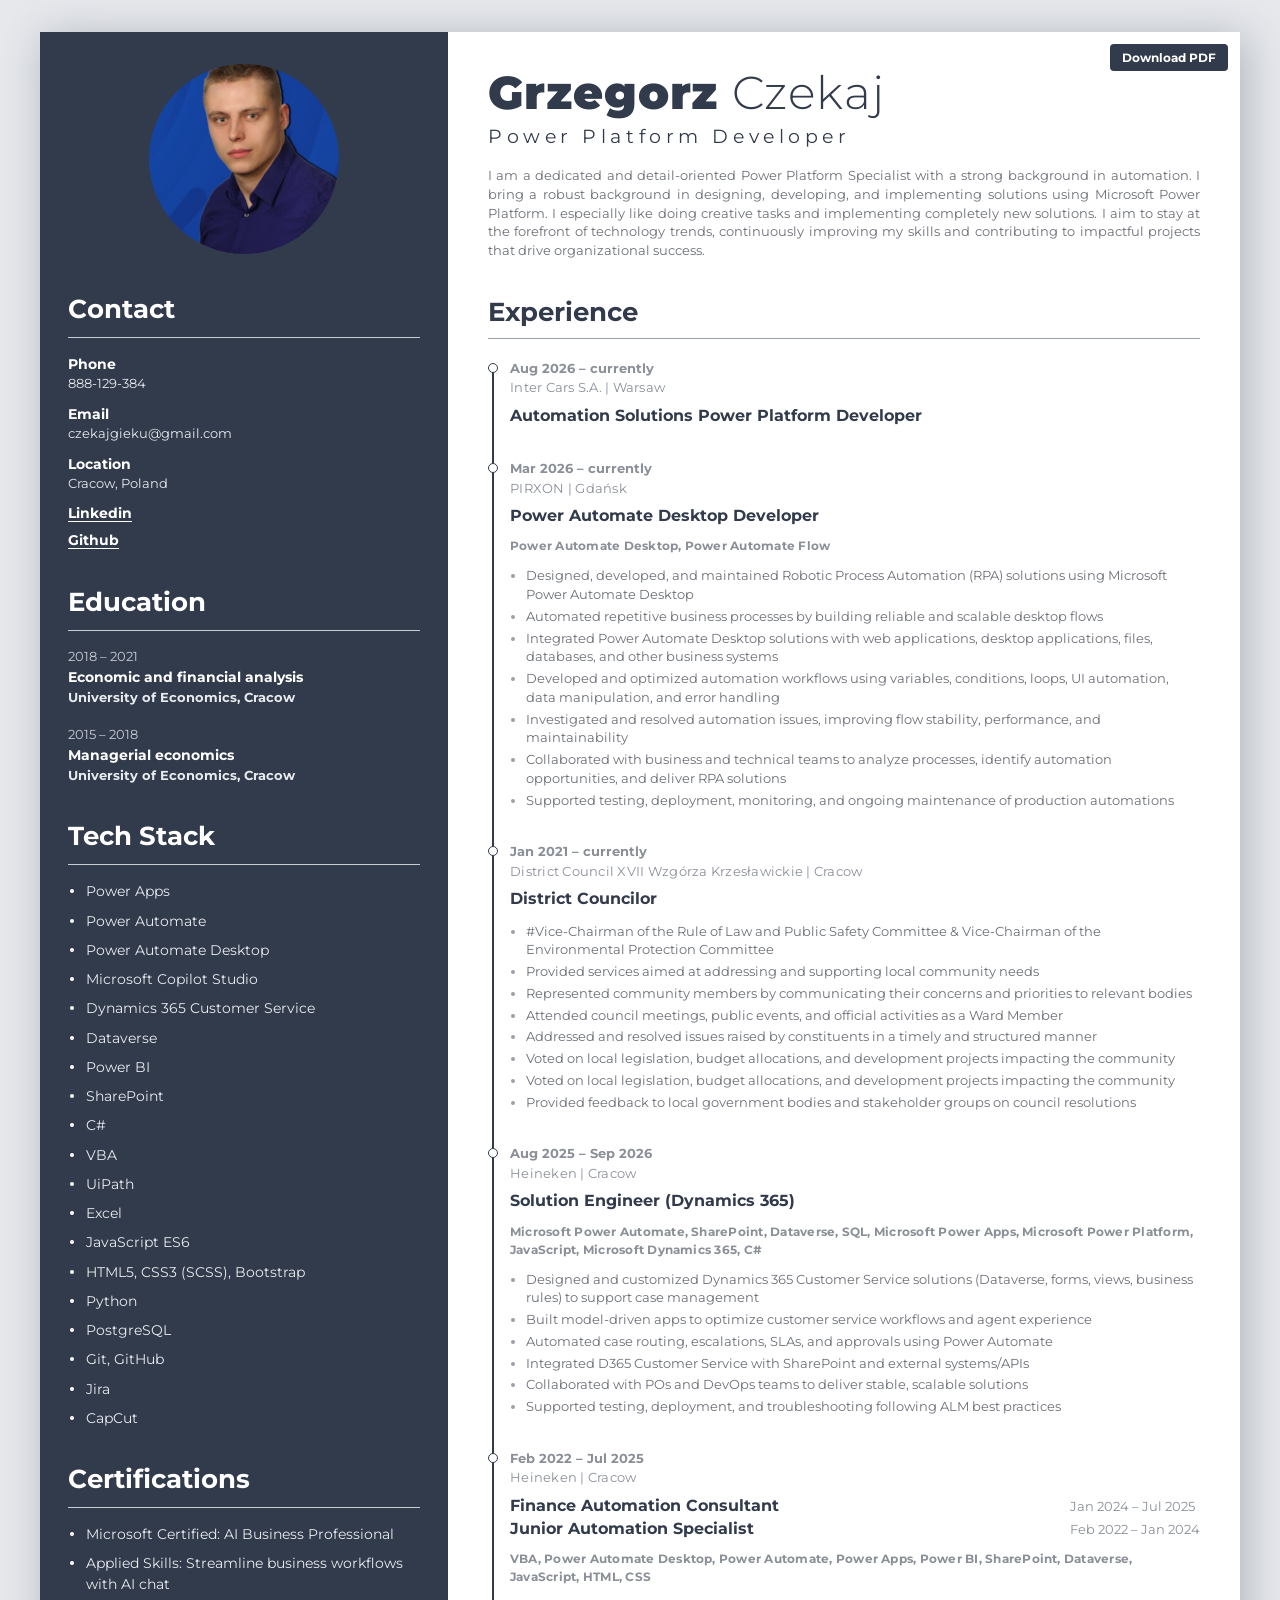
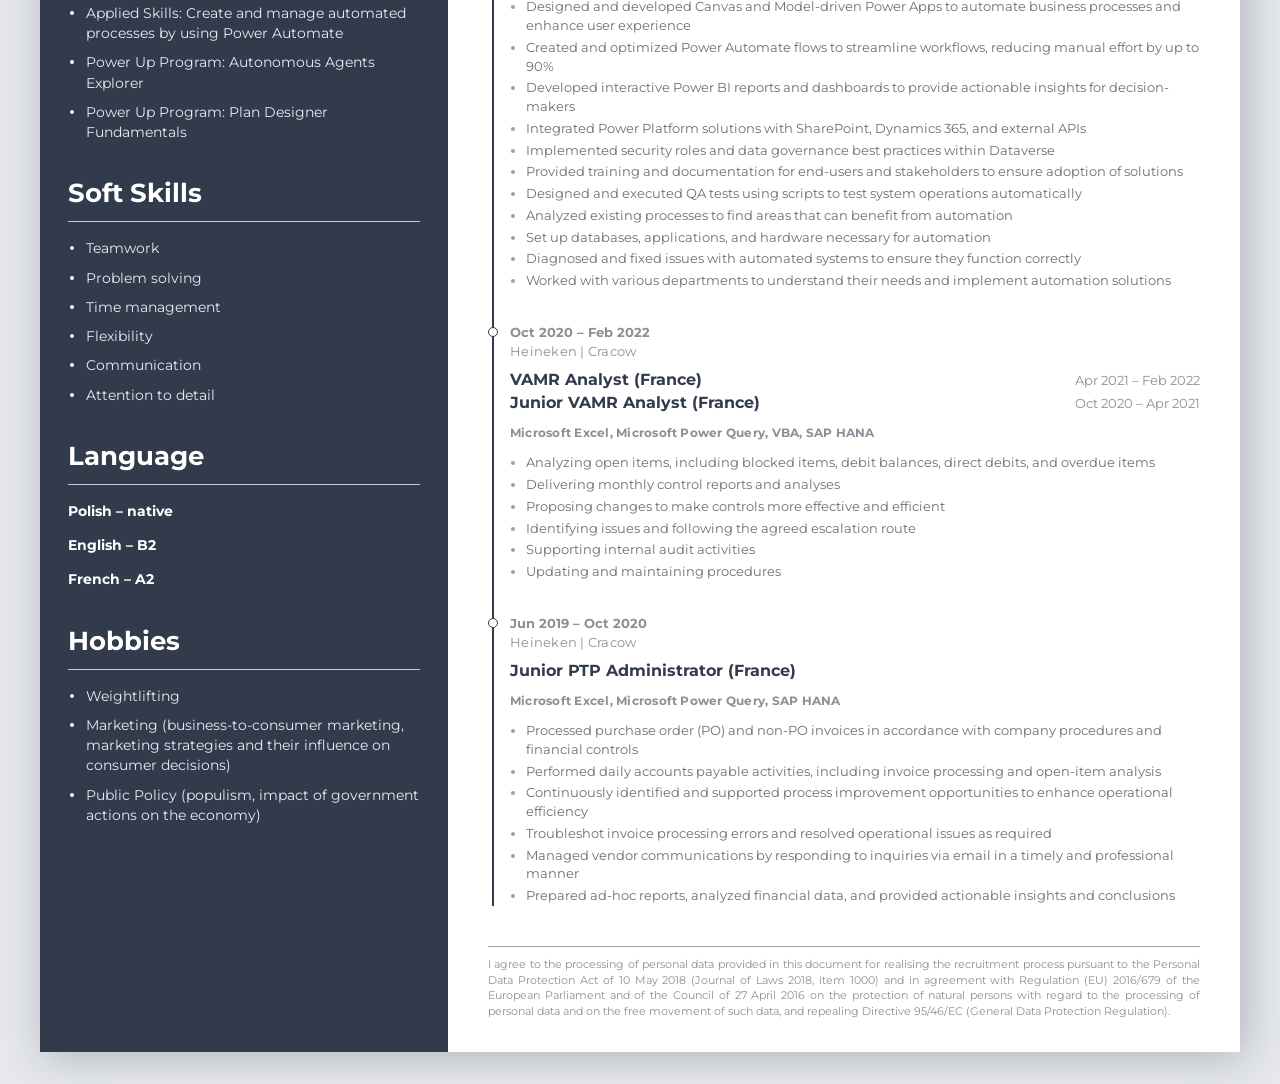
==== commit 854e2188: "Revert "Update the CV layout" This reverts commit a7f30a994d029e081adb2cd5a0421d8ac113779a.  Go back" ====
--- a/index.html
+++ b/index.html
@@ -1,712 +1,429 @@
 <!doctype html>
 <html lang="en">
   <head>
-    <meta charset="utf-8" />
-    <meta name="viewport" content="width=device-width, initial-scale=1" />
-    <title>Grzegorz Czekaj – Power Platform Developer</title>
+    <meta charset="UTF-8" />
+    <meta name="viewport" content="width=device-width, initial-scale=1.0" />
     <meta
       name="description"
-      content="Grzegorz Czekaj – Power Platform Developer from Kraków. Power Apps, Power Automate, Dataverse, Dynamics 365 and Copilot Studio."
+      content="Grzegorz Czekaj – Power Platform Developer from Cracow. CV / Resume."
     />
-    <meta name="author" content="Grzegorz Czekaj" />
-    <meta property="og:type" content="profile" />
-    <meta
-      property="og:title"
-      content="Grzegorz Czekaj – Power Platform Developer"
-    />
-    <meta
-      property="og:description"
-      content="Automation and business applications on Microsoft Power Platform and Dynamics 365."
-    />
-    <meta property="og:image" content="https://g4ieku.github.io/CV/photo.jpg" />
-    <meta property="og:url" content="https://g4ieku.github.io/CV/" />
-    <meta name="theme-color" content="#0F1D35" />
-    <link
-      rel="icon"
-      href="data:image/svg+xml,%3Csvg xmlns='http://www.w3.org/2000/svg' viewBox='0 0 64 64'%3E%3Cdefs%3E%3ClinearGradient id='g' x1='0' y1='0' x2='1' y2='1'%3E%3Cstop offset='0' stop-color='%233B82F6'/%3E%3Cstop offset='1' stop-color='%238B5CF6'/%3E%3C/linearGradient%3E%3C/defs%3E%3Crect width='64' height='64' rx='16' fill='url(%23g)'/%3E%3Ctext x='32' y='42' font-family='Arial,sans-serif' font-size='28' font-weight='700' fill='white' text-anchor='middle'%3EGC%3C/text%3E%3C/svg%3E"
-    />
-    <link rel="preconnect" href="https://fonts.googleapis.com" />
-    <link rel="preconnect" href="https://fonts.gstatic.com" crossorigin />
-    <link
-      href="https://fonts.googleapis.com/css2?family=Inter:wght@400;500;600;700&family=Plus+Jakarta+Sans:wght@300;700;800&display=swap"
-      rel="stylesheet"
-    />
+    <title>Grzegorz Czekaj – CV</title>
     <link rel="stylesheet" href="style.css" />
   </head>
   <body>
-    <svg width="0" height="0" style="position: absolute" aria-hidden="true">
-      <defs>
-        <symbol id="i-phone" viewBox="0 0 24 24">
-          <path
-            d="M22 16.92v3a2 2 0 0 1-2.18 2 19.79 19.79 0 0 1-8.63-3.07 19.5 19.5 0 0 1-6-6 19.79 19.79 0 0 1-3.07-8.67A2 2 0 0 1 4.11 2h3a2 2 0 0 1 2 1.72 12.84 12.84 0 0 0 .7 2.81 2 2 0 0 1-.45 2.11L8.09 9.91a16 16 0 0 0 6 6l1.27-1.27a2 2 0 0 1 2.11-.45 12.84 12.84 0 0 0 2.81.7A2 2 0 0 1 22 16.92z"
-          />
-        </symbol>
-        <symbol id="i-mail" viewBox="0 0 24 24">
-          <rect width="20" height="16" x="2" y="4" rx="2" />
-          <path d="m22 7-8.97 5.7a1.94 1.94 0 0 1-2.06 0L2 7" />
-        </symbol>
-        <symbol id="i-pin" viewBox="0 0 24 24">
-          <path d="M20 10c0 6-8 12-8 12s-8-6-8-12a8 8 0 0 1 16 0Z" />
-          <circle cx="12" cy="10" r="3" />
-        </symbol>
-        <symbol id="i-linkedin" viewBox="0 0 24 24">
-          <path
-            d="M16 8a6 6 0 0 1 6 6v7h-4v-7a2 2 0 0 0-2-2 2 2 0 0 0-2 2v7h-4v-7a6 6 0 0 1 6-6z"
-          />
-          <rect width="4" height="12" x="2" y="9" />
-          <circle cx="4" cy="4" r="2" />
-        </symbol>
-        <symbol id="i-github" viewBox="0 0 24 24">
-          <path
-            d="M15 22v-4a4.8 4.8 0 0 0-1-3.5c3 0 6-2 6-5.5.08-1.25-.27-2.48-1-3.5.28-1.15.28-2.35 0-3.5 0 0-1 0-3 1.5-2.64-.5-5.36-.5-8 0C6 2 5 2 5 2c-.3 1.15-.3 2.35 0 3.5A5.403 5.403 0 0 0 4 9c0 3.5 3 5.5 6 5.5-.39.49-.68 1.05-.85 1.65-.17.6-.22 1.23-.15 1.85v4"
-          />
-          <path d="M9 18c-4.51 2-5-2-7-2" />
-        </symbol>
-        <symbol id="i-globe" viewBox="0 0 24 24">
-          <circle cx="12" cy="12" r="10" />
-          <path d="M12 2a14.5 14.5 0 0 0 0 20 14.5 14.5 0 0 0 0-20" />
-          <path d="M2 12h20" />
-        </symbol>
-        <symbol id="i-download" viewBox="0 0 24 24">
-          <path d="M21 15v4a2 2 0 0 1-2 2H5a2 2 0 0 1-2-2v-4" />
-          <path d="m7 10 5 5 5-5" />
-          <path d="M12 15V3" />
-        </symbol>
-        <symbol id="i-user" viewBox="0 0 24 24">
-          <path d="M19 21v-2a4 4 0 0 0-4-4H9a4 4 0 0 0-4 4v2" />
-          <circle cx="12" cy="7" r="4" />
-        </symbol>
-        <symbol id="i-briefcase" viewBox="0 0 24 24">
-          <path d="M16 20V4a2 2 0 0 0-2-2h-4a2 2 0 0 0-2 2v16" />
-          <rect width="20" height="14" x="2" y="6" rx="2" />
-        </symbol>
-        <symbol id="i-landmark" viewBox="0 0 24 24">
-          <line x1="3" x2="21" y1="22" y2="22" />
-          <line x1="6" x2="6" y1="18" y2="11" />
-          <line x1="10" x2="10" y1="18" y2="11" />
-          <line x1="14" x2="14" y1="18" y2="11" />
-          <line x1="18" x2="18" y1="18" y2="11" />
-          <polygon points="12 2 20 7 4 7" />
-        </symbol>
-        <symbol id="i-cap" viewBox="0 0 24 24">
-          <path
-            d="M21.42 10.922a1 1 0 0 0-.019-1.838L12.83 5.18a2 2 0 0 0-1.66 0L2.6 9.08a1 1 0 0 0 0 1.832l8.57 3.908a2 2 0 0 0 1.66 0z"
-          />
-          <path d="M22 10v6" />
-          <path d="M6 12.5V16a6 3 0 0 0 12 0v-3.5" />
-        </symbol>
-        <symbol id="i-badge" viewBox="0 0 24 24">
-          <path
-            d="M3.85 8.62a4 4 0 0 1 4.78-4.77 4 4 0 0 1 6.74 0 4 4 0 0 1 4.78 4.78 4 4 0 0 1 0 6.74 4 4 0 0 1-4.77 4.78 4 4 0 0 1-6.75 0 4 4 0 0 1-4.78-4.77 4 4 0 0 1 0-6.76Z"
-          />
-          <path d="m9 12 2 2 4-4" />
-        </symbol>
-        <symbol id="i-history" viewBox="0 0 24 24">
-          <path d="M3 12a9 9 0 1 0 9-9 9.75 9.75 0 0 0-6.74 2.74L3 8" />
-          <path d="M3 3v5h5" />
-          <path d="M12 7v5l4 2" />
-        </symbol>
-      </defs>
-    </svg>
-
-    <div class="layout">
-      <!-- ===================== Sidebar ===================== -->
-      <aside class="side">
-        <div class="side-top">
-          <div class="photo">
-            <img src="me.jpeg" alt="Grzegorz Czekaj" width="387" height="387" />
+    <main class="cv">
+      <!-- ================= SIDEBAR ================= -->
+      <aside class="sidebar">
+        <img class="photo" src="me.jpeg" alt="Grzegorz Czekaj" />
+
+        <section class="side-section">
+          <h2>Contact</h2>
+          <dl class="contact">
+            <dt>Phone</dt>
+            <dd><a href="tel:+48888129384">888-129-384</a></dd>
+            <dt>Email</dt>
+            <dd>
+              <a href="mailto:czekajgieku@gmail.com">czekajgieku@gmail.com</a>
+            </dd>
+            <dt>Location</dt>
+            <dd>Cracow, Poland</dd>
+          </dl>
+          <p class="links">
+            <a
+              href="https://www.linkedin.com/in/grzegorzczekaj/"
+              target="_blank"
+              rel="noopener"
+              >Linkedin</a
+            >
+            <a href="https://github.com/g4ieku" target="_blank" rel="noopener"
+              >Github</a
+            >
+          </p>
+        </section>
+
+        <section class="side-section">
+          <h2>Education</h2>
+          <div class="edu">
+            <span class="year">2018 – 2021</span>
+            <strong>Economic and financial analysis</strong>
+            <span>University of Economics, Cracow</span>
           </div>
-
-          <section class="sblock">
-            <h2>Contact</h2>
-            <ul class="contact">
-              <li>
-                <span class="ic"
-                  ><svg class="ico"><use href="#i-phone" /></svg></span
-                ><a href="tel:+48888129384">+48 888 129 384</a>
-              </li>
-              <li>
-                <span class="ic"
-                  ><svg class="ico"><use href="#i-mail" /></svg></span
-                ><a href="mailto:czekajgieku@gmail.com"
-                  >czekajgieku@gmail.com</a
-                >
-              </li>
-              <li>
-                <span class="ic"
-                  ><svg class="ico"><use href="#i-pin" /></svg></span
-                ><span>Kraków, Poland</span>
-              </li>
-              <li>
-                <span class="ic"
-                  ><svg class="ico"><use href="#i-linkedin" /></svg></span
-                ><a
-                  href="https://www.linkedin.com/in/grzegorzczekaj"
-                  target="_blank"
-                  rel="noopener"
-                  >linkedin.com/in/grzegorzczekaj</a
-                >
-              </li>
-              <li>
-                <span class="ic"
-                  ><svg class="ico"><use href="#i-github" /></svg></span
-                ><a
-                  href="https://github.com/g4ieku"
-                  target="_blank"
-                  rel="noopener"
-                  >github.com/g4ieku</a
-                >
-              </li>
-            </ul>
-            <a class="btn" href="CV-Grzegorz-Czekaj.pdf" download
-              ><svg class="ico"><use href="#i-download" /></svg>Download CV
-              (PDF)</a
-            >
-          </section>
-        </div>
-
-        <div class="side-rest">
-          <section class="sblock">
-            <h2>Skills</h2>
-            <h3>Power Platform</h3>
-            <div class="chips">
-              <span class="hi">Power Apps</span
-              ><span class="hi">Power Automate</span
-              ><span class="hi">Dataverse</span><span>Power BI</span
-              ><span class="hi">Copilot Studio</span>
-            </div>
-            <h3>Dynamics 365 &amp; Microsoft 365</h3>
-            <div class="chips">
-              <span class="hi">D365 Customer Service</span
-              ><span>D365 Customer Engagement</span><span>SharePoint</span
-              ><span>Excel</span>
-            </div>
-            <h3>RPA &amp; scripting</h3>
-            <div class="chips">
-              <span>Power Automate Desktop</span><span>UiPath</span
-              ><span>VBA</span><span>Python</span>
-            </div>
-            <h3>Development</h3>
-            <div class="chips">
-              <span>C#</span><span>JavaScript (ES6)</span><span>HTML5</span
-              ><span>CSS3 (SCSS)</span><span>Bootstrap</span
-              ><span>PostgreSQL</span>
-            </div>
-            <h3>Tools</h3>
-            <div class="chips">
-              <span>Git &amp; GitHub</span><span>Jira</span><span>CapCut</span>
-            </div>
-          </section>
-
-          <section class="sblock">
-            <h2>Languages</h2>
-            <div class="lang">
-              <div class="row"><b>Polish</b><span>Native</span></div>
-              <div class="scale" role="img" aria-label="Native">
-                <i class="on"></i><i class="on"></i><i class="on"></i
-                ><i class="on"></i><i class="on"></i><i class="on"></i>
+          <div class="edu">
+            <span class="year">2015 – 2018</span>
+            <strong>Managerial economics</strong>
+            <span>University of Economics, Cracow</span>
+          </div>
+        </section>
+
+        <section class="side-section">
+          <h2>Tech Stack</h2>
+          <ul class="dots">
+            <li>Power Apps</li>
+            <li>Power Automate</li>
+            <li>Power Automate Desktop</li>
+            <li>Microsoft Copilot Studio</li>
+            <li>Dynamics 365 Customer Service</li>
+            <li>Dataverse</li>
+            <li>Power BI</li>
+            <li>SharePoint</li>
+            <li>C#</li>
+            <li>VBA</li>
+            <li>UiPath</li>
+            <li>Excel</li>
+            <li>JavaScript ES6</li>
+            <li>HTML5, CSS3 (SCSS), Bootstrap</li>
+            <li>Python</li>
+            <li>PostgreSQL</li>
+            <li>Git, GitHub</li>
+            <li>Jira</li>
+            <li>CapCut</li>
+          </ul>
+        </section>
+
+        <section class="side-section">
+          <h2>Certifications</h2>
+          <ul class="dots">
+            <li>Microsoft Certified: AI Business Professional</li>
+            <li>Applied Skills: Streamline business workflows with AI chat</li>
+            <li>
+              Applied Skills: Create and manage automated processes by using
+              Power Automate
+            </li>
+            <li>Power Up Program: Autonomous Agents Explorer</li>
+            <li>Power Up Program: Plan Designer Fundamentals</li>
+          </ul>
+        </section>
+
+        <section class="side-section">
+          <h2>Soft Skills</h2>
+          <ul class="dots">
+            <li>Teamwork</li>
+            <li>Problem solving</li>
+            <li>Time management</li>
+            <li>Flexibility</li>
+            <li>Communication</li>
+            <li>Attention to detail</li>
+          </ul>
+        </section>
+
+        <section class="side-section">
+          <h2>Language</h2>
+          <ul class="langs">
+            <li>Polish – native</li>
+            <li>English – B2</li>
+            <li>French – A2</li>
+          </ul>
+        </section>
+
+        <section class="side-section">
+          <h2>Hobbies</h2>
+          <ul class="dots">
+            <li>Weightlifting</li>
+            <li>
+              Marketing (business-to-consumer marketing, marketing strategies
+              and their influence on consumer decisions)
+            </li>
+            <li>
+              Public Policy (populism, impact of government actions on the
+              economy)
+            </li>
+          </ul>
+        </section>
+      </aside>
+
+      <!-- ================= MAIN ================= -->
+      <div class="main">
+        <header class="header">
+          <h1>
+            <span class="first">Grzegorz</span> <span class="last">Czekaj</span>
+          </h1>
+          <p class="role-title">Power Platform Developer</p>
+          <p class="summary">
+            I am a dedicated and detail-oriented Power Platform Specialist with
+            a strong background in automation. I bring a robust background in
+            designing, developing, and implementing solutions using Microsoft
+            Power Platform. I especially like doing creative tasks and
+            implementing completely new solutions. I aim to stay at the
+            forefront of technology trends, continuously improving my skills and
+            contributing to impactful projects that drive organizational
+            success.
+          </p>
+          <button class="print-btn" type="button" onclick="window.print()">
+            Download PDF
+          </button>
+        </header>
+
+        <section>
+          <h2 class="main-heading">Experience</h2>
+
+          <ol class="timeline">
+            <li class="entry">
+              <p class="period">Aug 2026 – currently</p>
+              <p class="company">Inter Cars S.A. | Warsaw</p>
+              <h3>Automation Solutions Power Platform Developer</h3>
+            </li>
+
+            <li class="entry">
+              <p class="period">Mar 2026 – currently</p>
+              <p class="company">PIRXON | Gdańsk</p>
+              <h3>Power Automate Desktop Developer</h3>
+              <p class="stack">Power Automate Desktop, Power Automate Flow</p>
+              <ul class="bullets">
+                <li>
+                  Designed, developed, and maintained Robotic Process Automation
+                  (RPA) solutions using Microsoft Power Automate Desktop
+                </li>
+                <li>
+                  Automated repetitive business processes by building reliable
+                  and scalable desktop flows
+                </li>
+                <li>
+                  Integrated Power Automate Desktop solutions with web
+                  applications, desktop applications, files, databases, and
+                  other business systems
+                </li>
+                <li>
+                  Developed and optimized automation workflows using variables,
+                  conditions, loops, UI automation, data manipulation, and error
+                  handling
+                </li>
+                <li>
+                  Investigated and resolved automation issues, improving flow
+                  stability, performance, and maintainability
+                </li>
+                <li>
+                  Collaborated with business and technical teams to analyze
+                  processes, identify automation opportunities, and deliver RPA
+                  solutions
+                </li>
+                <li>
+                  Supported testing, deployment, monitoring, and ongoing
+                  maintenance of production automations
+                </li>
+              </ul>
+            </li>
+
+            <li class="entry">
+              <p class="period">Jan 2021 – currently</p>
+              <p class="company">
+                District Council XVII Wzgórza Krzesławickie | Cracow
+              </p>
+              <h3>District Councilor</h3>
+              <ul class="bullets">
+                <li>
+                  #Vice-Chairman of the Rule of Law and Public Safety Committee
+                  & Vice-Chairman of the Environmental Protection Committee
+                </li>
+                <li>
+                  Provided services aimed at addressing and supporting local
+                  community needs
+                </li>
+                <li>
+                  Represented community members by communicating their concerns
+                  and priorities to relevant bodies
+                </li>
+                <li>
+                  Attended council meetings, public events, and official
+                  activities as a Ward Member
+                </li>
+                <li>
+                  Addressed and resolved issues raised by constituents in a
+                  timely and structured manner
+                </li>
+                <li>
+                  Voted on local legislation, budget allocations, and
+                  development projects impacting the community
+                </li>
+                <li>
+                  Voted on local legislation, budget allocations, and
+                  development projects impacting the community
+                </li>
+                <li>
+                  Provided feedback to local government bodies and stakeholder
+                  groups on council resolutions
+                </li>
+              </ul>
+            </li>
+
+            <li class="entry">
+              <p class="period">Aug 2025 – Sep 2026</p>
+              <p class="company">Heineken | Cracow</p>
+              <h3>Solution Engineer (Dynamics 365)</h3>
+              <p class="stack">
+                Microsoft Power Automate, SharePoint, Dataverse, SQL, Microsoft
+                Power Apps, Microsoft Power Platform, JavaScript, Microsoft
+                Dynamics 365, C#
+              </p>
+              <ul class="bullets">
+                <li>
+                  Designed and customized Dynamics 365 Customer Service
+                  solutions (Dataverse, forms, views, business rules) to support
+                  case management
+                </li>
+                <li>
+                  Built model-driven apps to optimize customer service workflows
+                  and agent experience
+                </li>
+                <li>
+                  Automated case routing, escalations, SLAs, and approvals using
+                  Power Automate
+                </li>
+                <li>
+                  Integrated D365 Customer Service with SharePoint and external
+                  systems/APIs
+                </li>
+                <li>
+                  Collaborated with POs and DevOps teams to deliver stable,
+                  scalable solutions
+                </li>
+                <li>
+                  Supported testing, deployment, and troubleshooting following
+                  ALM best practices
+                </li>
+              </ul>
+            </li>
+
+            <li class="entry">
+              <p class="period">Feb 2022 – Jul 2025</p>
+              <p class="company">Heineken | Cracow</p>
+              <div class="multi-role">
+                <h3>Finance Automation Consultant</h3>
+                <span>Jan 2024 – Jul 2025</span>
+                <h3>Junior Automation Specialist</h3>
+                <span>Feb 2022 – Jan 2024</span>
               </div>
-            </div>
-            <div class="lang">
-              <div class="row">
-                <b>English</b><span>B2 · Upper-intermediate</span>
+              <p class="stack">
+                VBA, Power Automate Desktop, Power Automate, Power Apps, Power
+                BI, SharePoint, Dataverse, JavaScript, HTML, CSS
+              </p>
+              <ul class="bullets">
+                <li>
+                  Designed and developed Canvas and Model-driven Power Apps to
+                  automate business processes and enhance user experience
+                </li>
+                <li>
+                  Created and optimized Power Automate flows to streamline
+                  workflows, reducing manual effort by up to 90%
+                </li>
+                <li>
+                  Developed interactive Power BI reports and dashboards to
+                  provide actionable insights for decision-makers
+                </li>
+                <li>
+                  Integrated Power Platform solutions with SharePoint, Dynamics
+                  365, and external APIs
+                </li>
+                <li>
+                  Implemented security roles and data governance best practices
+                  within Dataverse
+                </li>
+                <li>
+                  Provided training and documentation for end-users and
+                  stakeholders to ensure adoption of solutions
+                </li>
+                <li>
+                  Designed and executed QA tests using scripts to test system
+                  operations automatically
+                </li>
+                <li>
+                  Analyzed existing processes to find areas that can benefit
+                  from automation
+                </li>
+                <li>
+                  Set up databases, applications, and hardware necessary for
+                  automation
+                </li>
+                <li>
+                  Diagnosed and fixed issues with automated systems to ensure
+                  they function correctly
+                </li>
+                <li>
+                  Worked with various departments to understand their needs and
+                  implement automation solutions
+                </li>
+              </ul>
+            </li>
+
+            <li class="entry">
+              <p class="period">Oct 2020 – Feb 2022</p>
+              <p class="company">Heineken | Cracow</p>
+              <div class="multi-role">
+                <h3>VAMR Analyst (France)</h3>
+                <span>Apr 2021 – Feb 2022</span>
+                <h3>Junior VAMR Analyst (France)</h3>
+                <span>Oct 2020 – Apr 2021</span>
               </div>
-              <div class="scale" role="img" aria-label="B2">
-                <i class="on"></i><i class="on"></i><i class="on"></i
-                ><i class="on"></i><i></i><i></i>
-              </div>
-            </div>
-            <div class="lang">
-              <div class="row"><b>French</b><span>A2 · Elementary</span></div>
-              <div class="scale" role="img" aria-label="A2">
-                <i class="on"></i><i class="on"></i><i></i><i></i><i></i><i></i>
-              </div>
-              <div class="cefr" aria-hidden="true">
-                <span>A1</span><span>A2</span><span>B1</span><span>B2</span
-                ><span>C1</span><span>C2</span>
-              </div>
-            </div>
-          </section>
-
-          <section class="sblock">
-            <h2>Soft Skills</h2>
-            <div class="chips">
-              <span>Problem solving</span><span>Attention to detail</span
-              ><span>Communication</span><span>Teamwork</span
-              ><span>Time management</span><span>Flexibility</span>
-            </div>
-          </section>
-
-          <section class="sblock">
-            <h2>Interests</h2>
-            <div class="sitem"><b>Weightlifting</b></div>
-            <div class="sitem">
-              <b>Marketing</b
-              ><span>B2C strategies and how they shape consumer decisions</span>
-            </div>
-            <div class="sitem">
-              <b>Public policy</b
-              ><span
-                >Populism and the economic impact of government action</span
-              >
-            </div>
-          </section>
-        </div>
-      </aside>
-
-      <!-- ===================== Main ===================== -->
-      <main class="main">
-        <header class="hero">
-          <h1>Grzegorz <span class="ln">Czekaj</span></h1>
-          <p class="headline">Power Platform Developer</p>
-          <p class="focus">
-            Power Apps · Power Automate · Dataverse · Dynamics 365 · Copilot
-            Studio
+              <p class="stack">
+                Microsoft Excel, Microsoft Power Query, VBA, SAP HANA
+              </p>
+              <ul class="bullets">
+                <li>
+                  Analyzing open items, including blocked items, debit balances,
+                  direct debits, and overdue items
+                </li>
+                <li>Delivering monthly control reports and analyses</li>
+                <li>
+                  Proposing changes to make controls more effective and
+                  efficient
+                </li>
+                <li>
+                  Identifying issues and following the agreed escalation route
+                </li>
+                <li>Supporting internal audit activities</li>
+                <li>Updating and maintaining procedures</li>
+              </ul>
+            </li>
+
+            <li class="entry">
+              <p class="period">Jun 2019 – Oct 2020</p>
+              <p class="company">Heineken | Cracow</p>
+              <h3>Junior PTP Administrator (France)</h3>
+              <p class="stack">
+                Microsoft Excel, Microsoft Power Query, SAP HANA
+              </p>
+              <ul class="bullets">
+                <li>
+                  Processed purchase order (PO) and non-PO invoices in
+                  accordance with company procedures and financial controls
+                </li>
+                <li>
+                  Performed daily accounts payable activities, including invoice
+                  processing and open-item analysis
+                </li>
+                <li>
+                  Continuously identified and supported process improvement
+                  opportunities to enhance operational efficiency
+                </li>
+                <li>
+                  Troubleshot invoice processing errors and resolved operational
+                  issues as required
+                </li>
+                <li>
+                  Managed vendor communications by responding to inquiries via
+                  email in a timely and professional manner
+                </li>
+                <li>
+                  Prepared ad-hoc reports, analyzed financial data, and provided
+                  actionable insights and conclusions
+                </li>
+              </ul>
+            </li>
+          </ol>
+        </section>
+
+        <footer class="gdpr">
+          <p>
+            I agree to the processing of personal data provided in this document
+            for realising the recruitment process pursuant to the Personal Data
+            Protection Act of 10 May 2018 (Journal of Laws 2018, item 1000) and
+            in agreement with Regulation (EU) 2016/679 of the European
+            Parliament and of the Council of 27 April 2016 on the protection of
+            natural persons with regard to the processing of personal data and
+            on the free movement of such data, and repealing Directive 95/46/EC
+            (General Data Protection Regulation).
           </p>
-          <span class="hero-bar"></span>
-        </header>
-
-        <section class="sec" id="profile">
-          <h2>
-            <span class="badge-ic"
-              ><svg class="ico"><use href="#i-user" /></svg></span
-            >Profile
-          </h2>
-          <p class="lead">
-            I am a dedicated, detail-oriented
-            <b>Power Platform Developer</b> with 4+ years of experience
-            delivering automation and business applications on
-            <b>Microsoft Power Platform</b> and <b>Dynamics 365</b>. Having
-            grown from finance operations into solution engineering at HEINEKEN,
-            I understand the business processes I automate, not just the
-            technology. I especially enjoy creative work and building completely
-            new solutions, and I am now expanding into AI-powered automation
-            with <b>Copilot Studio</b>.
-          </p>
-          <div class="stats">
-            <div class="stat">
-              <b>4+</b><span>years in automation &amp; Power Platform</span>
-            </div>
-            <div class="stat">
-              <b>7+</b><span>years at HEINEKEN, across 6 roles</span>
-            </div>
-            <div class="stat">
-              <b><small>up to </small>50%</b
-              ><span>less manual effort via Power Automate</span>
-            </div>
-            <div class="stat">
-              <b>7</b><span>Microsoft certifications</span>
-            </div>
-          </div>
-        </section>
-
-        <section class="sec" id="experience">
-          <h2>
-            <span class="badge-ic"
-              ><svg class="ico"><use href="#i-briefcase" /></svg></span
-            >Experience
-          </h2>
-
-          <article class="org">
-            <div class="org-head">
-              <h3>Inter Cars S.A.</h3>
-              <span class="org-loc">Warsaw, Poland</span>
-            </div>
-            <div class="roles">
-              <div class="role now">
-                <div class="role-head">
-                  <h4>Automation Solutions Power Platform Developer</h4>
-                  <span class="date">Aug 2026 – Present</span>
-                </div>
-                <ul>
-                  <li>
-                    Design and implement business solutions on Power Platform
-                    with <b>Power Automate</b> and <b>Power Apps</b> (Canvas and
-                    model-driven)
-                  </li>
-                  <li>Develop and maintain RPA processes in <b>UiPath</b></li>
-                  <li>
-                    Build supporting scripts and integrations in <b>Python</b>
-                  </li>
-                  <li>
-                    Create and maintain process and solution documentation in
-                    Polish and English
-                  </li>
-                  <li>
-                    Standardize and modernize existing solutions, and help the
-                    business analyze and evaluate ideas for new automations
-                  </li>
-                  <li>
-                    Actively contribute to the growth of the internal automation
-                    community
-                  </li>
-                </ul>
-              </div>
-            </div>
-          </article>
-
-          <article class="org">
-            <div class="org-head">
-              <h3>PIRXON</h3>
-              <span class="org-loc">Gdańsk, Poland</span>
-            </div>
-            <div class="roles">
-              <div class="role now">
-                <div class="role-head">
-                  <h4>
-                    Power Automate Desktop Developer
-                    <span class="pill">Part-time</span>
-                  </h4>
-                  <span class="date">Mar 2026 – Present</span>
-                </div>
-                <ul>
-                  <li>
-                    Design, develop, and maintain RPA solutions in
-                    <b>Power Automate Desktop</b> and
-                    <b>Power Automate</b> cloud flows, automating repetitive
-                    business processes
-                  </li>
-                  <li>
-                    Integrate flows with web and desktop apps, files, and
-                    databases, using variables, loops, UI automation, and error
-                    handling
-                  </li>
-                  <li>
-                    Analyze processes with business and technical teams to
-                    identify automation opportunities and deliver RPA solutions
-                  </li>
-                  <li>
-                    Support testing, deployment, monitoring, and maintenance of
-                    production automations, resolving issues to improve
-                    stability and performance
-                  </li>
-                </ul>
-              </div>
-            </div>
-          </article>
-
-          <article class="org">
-            <div class="org-head">
-              <h3>HEINEKEN Global Shared Services</h3>
-              <span class="org-loc">Kraków, Poland</span>
-            </div>
-            <p class="org-sub"><b>7 yrs 4 mos</b></p>
-            <div class="roles">
-              <div class="role">
-                <div class="role-head">
-                  <h4>Solution Engineer (Dynamics 365)</h4>
-                  <span class="date">Aug 2025 – Sep 2026</span>
-                </div>
-                <ul>
-                  <li>
-                    Designed, configured, and delivered
-                    <b>Dynamics 365 Customer Engagement (CE)</b> solutions
-                    aligned with business and OpCo requirements
-                  </li>
-                  <li>
-                    Customized <b>Dynamics 365 Customer Service</b> for case
-                    management: Dataverse tables, forms, views, and business
-                    rules
-                  </li>
-                  <li>
-                    Built <b>model-driven apps</b> that streamlined customer
-                    service workflows
-                  </li>
-                  <li>
-                    Automated case routing, escalations, SLAs, and approvals in
-                    <b>Power Automate</b>
-                  </li>
-                  <li>
-                    Integrated Dynamics 365 with SharePoint, enterprise systems,
-                    and APIs
-                  </li>
-                  <li>
-                    Collaborated with Product Owners and DevOps on testing,
-                    deployment, troubleshooting, and knowledge transfer,
-                    following <b>ALM</b> best practices
-                  </li>
-                  <li>
-                    Ensured platform stability in line with governance and
-                    security standards
-                  </li>
-                </ul>
-              </div>
-              <div class="role">
-                <div class="role-head">
-                  <h4>Finance Automation Consultant</h4>
-                  <span class="date">Jan 2024 – Aug 2025</span>
-                </div>
-                <ul>
-                  <li>
-                    Built and optimized <b>Power Automate</b> flows that cut
-                    manual effort by <b>up to 50%</b>
-                  </li>
-                  <li>
-                    Developed interactive <b>Power BI</b> reports and dashboards
-                    for decision-makers
-                  </li>
-                  <li>
-                    Built <b>Canvas and model-driven Power Apps</b> to automate
-                    business processes
-                  </li>
-                  <li>
-                    Integrated solutions with SharePoint, Dynamics 365, and
-                    external APIs
-                  </li>
-                  <li>
-                    Implemented security roles and data-governance best
-                    practices in <b>Dataverse</b>
-                  </li>
-                  <li>
-                    Trained users and stakeholders and wrote documentation to
-                    drive adoption
-                  </li>
-                </ul>
-              </div>
-              <div class="role">
-                <div class="role-head">
-                  <h4>Junior Automation Specialist</h4>
-                  <span class="date">Feb 2022 – Jan 2024</span>
-                </div>
-                <ul>
-                  <li>
-                    Identified automation and optimization opportunities in
-                    business processes
-                  </li>
-                  <li>
-                    Built, implemented, and maintained automated solutions that
-                    improved efficiency and reduced manual effort
-                  </li>
-                  <li>
-                    Designed and executed scripted <b>QA automation tests</b> to
-                    validate system operations and ensure reliability
-                  </li>
-                  <li>
-                    Configured the databases, applications, and infrastructure
-                    automation relies on, and diagnosed and resolved issues to
-                    keep systems stable
-                  </li>
-                  <li>
-                    Partnered with cross-functional teams to gather requirements
-                    and deliver solutions that improved productivity
-                  </li>
-                </ul>
-              </div>
-              <div class="role">
-                <div class="role-head">
-                  <h4>VAMR Analyst (France)</h4>
-                  <span class="date">Apr 2021 – Feb 2022</span>
-                </div>
-                <p class="role-note">
-                  Promoted from Junior VAMR Analyst (France), Oct 2020 – Apr
-                  2021
-                </p>
-                <ul>
-                  <li>
-                    Analyzed open items, including blocked items, debit
-                    balances, direct debits, and overdue accounts, to ensure
-                    financial accuracy
-                  </li>
-                  <li>
-                    Delivered monthly control reports and detailed variance
-                    analysis
-                  </li>
-                  <li>
-                    Proposed improvements to control effectiveness and escalated
-                    issues through the agreed governance routes
-                  </li>
-                  <li>
-                    Supported internal audits and kept procedures and
-                    documentation current
-                  </li>
-                </ul>
-              </div>
-              <div class="role">
-                <div class="role-head">
-                  <h4>Junior PTP Administrator (France)</h4>
-                  <span class="date">Jun 2019 – Oct 2020</span>
-                </div>
-                <ul>
-                  <li>
-                    Processed PO and non-PO invoices and performed daily
-                    accounts payable activities in line with financial controls
-                  </li>
-                  <li>
-                    Troubleshot invoice-processing errors, handled vendor
-                    inquiries, and prepared ad-hoc reports and financial
-                    analyses
-                  </li>
-                </ul>
-              </div>
-            </div>
-          </article>
-        </section>
-
-        <section class="sec" id="public-service">
-          <h2>
-            <span class="badge-ic"
-              ><svg class="ico"><use href="#i-landmark" /></svg></span
-            >Public Service
-          </h2>
-          <article class="org">
-            <div class="org-head">
-              <h3>District Council XVII Wzgórza Krzesławickie</h3>
-              <span class="org-loc">Kraków, Poland</span>
-            </div>
-            <div class="roles">
-              <div class="role now">
-                <div class="role-head">
-                  <h4>District Councilor</h4>
-                  <span class="date">Jan 2021 – Present</span>
-                </div>
-                <div class="tags">
-                  <span class="tag"
-                    ><b>Vice-Chairman</b> · Rule of Law and Public Safety
-                    Committee</span
-                  >
-                  <span class="tag"
-                    ><b>Vice-Chairman</b> · Environmental Protection
-                    Committee</span
-                  >
-                </div>
-                <ul>
-                  <li>
-                    Represent residents and bring their concerns to the relevant
-                    authorities
-                  </li>
-                  <li>
-                    Resolve issues raised by constituents in a timely,
-                    structured manner
-                  </li>
-                  <li>
-                    Vote on local resolutions, budget allocations, and
-                    development projects
-                  </li>
-                  <li>
-                    Attend council sessions and public events, and give feedback
-                    on council resolutions to local government bodies and
-                    stakeholder groups
-                  </li>
-                </ul>
-                <a
-                  class="link"
-                  href="https://www.radnyczekaj.pl/"
-                  target="_blank"
-                  rel="noopener"
-                  ><svg class="ico"><use href="#i-globe" /></svg
-                  >www.radnyczekaj.pl</a
-                >
-              </div>
-            </div>
-          </article>
-        </section>
-
-        <div class="two-col">
-          <section class="sec" id="certifications">
-            <h2>
-              <span class="badge-ic"
-                ><svg class="ico"><use href="#i-badge" /></svg></span
-              >Certifications
-            </h2>
-            <h3 class="group">Microsoft Certified</h3>
-            <ul class="certs">
-              <li>
-                <svg class="ico"><use href="#i-badge" /></svg>Power Automate RPA
-                Developer Associate
-              </li>
-              <li>
-                <svg class="ico"><use href="#i-badge" /></svg>AI Business
-                Professional
-              </li>
-              <li>
-                <svg class="ico"><use href="#i-badge" /></svg>Power Platform
-                Fundamentals
-              </li>
-            </ul>
-            <h3 class="group">Microsoft Applied Skills</h3>
-            <ul class="certs">
-              <li>
-                <svg class="ico"><use href="#i-badge" /></svg>Create and manage
-                automated processes by using Power Automate
-              </li>
-              <li>
-                <svg class="ico"><use href="#i-badge" /></svg>Streamline
-                business workflows with AI chat
-              </li>
-            </ul>
-            <h3 class="group">Microsoft Power Up Program</h3>
-            <ul class="certs">
-              <li>
-                <svg class="ico"><use href="#i-badge" /></svg>Autonomous Agents
-                Explorer
-              </li>
-              <li>
-                <svg class="ico"><use href="#i-badge" /></svg>Plan Designer
-                Fundamentals
-              </li>
-            </ul>
-          </section>
-
-          <div>
-            <section class="sec" id="education">
-              <h2>
-                <span class="badge-ic"
-                  ><svg class="ico"><use href="#i-cap" /></svg></span
-                >Education
-              </h2>
-              <div class="card">
-                <span class="yr">2018 – 2021</span>
-                <h3>Master’s Degree in Economics</h3>
-                <p>Economic and Financial Analysis</p>
-                <p class="muted">Kraków University of Economics</p>
-              </div>
-              <div class="card">
-                <span class="yr">2015 – 2018</span>
-                <h3>Bachelor’s Degree in Economics</h3>
-                <p>Managerial Economics</p>
-                <p class="muted">Kraków University of Economics</p>
-              </div>
-            </section>
-
-            <section class="sec" id="earlier">
-              <h2>
-                <span class="badge-ic"
-                  ><svg class="ico"><use href="#i-history" /></svg></span
-                >Earlier Roles
-              </h2>
-              <ul class="earlier">
-                <li>
-                  <b>Receptionist</b
-                  ><span>Mosquito Hostel · Dec 2018 – Jul 2019</span>
-                </li>
-                <li>
-                  <b>Sales Assistant</b
-                  ><span>Corleone · Nov 2016 – Oct 2018</span>
-                </li>
-                <li>
-                  <b>Food Service Co-Worker</b
-                  ><span>IKEA · Jun 2015 – Oct 2018</span>
-                </li>
-                <li>
-                  <b>Summer Intern</b
-                  ><span
-                    >Przedsiębiorstwo Pomocnicze MPWiK · Sep – Oct 2017</span
-                  >
-                </li>
-                <li>
-                  <b>Call Center Agent</b
-                  ><span>Universal Agent · Jun – Oct 2013</span>
-                </li>
-              </ul>
-            </section>
-          </div>
-        </div>
-
-        <footer class="foot">
-          <span>© 2026 Grzegorz Czekaj</span>
-          <a href="CV-Grzegorz-Czekaj.pdf" download>Download CV (PDF)</a>
         </footer>
-      </main>
-    </div>
+      </div>
+    </main>
   </body>
 </html>
--- a/style.css
+++ b/style.css
@@ -1,831 +1,392 @@
-/* ==========================================================
-   Grzegorz Czekaj – personal CV website
-   Plain HTML + CSS, ready for GitHub Pages.
-   ========================================================== */
-
+@import url("https://fonts.googleapis.com/css2?family=Google+Sans:ital,opsz,wght@0,17..18,400..700;1,17..18,400..700&family=Montserrat:ital,wght@0,100..900;1,100..900&family=Poppins:ital,wght@0,100;0,200;0,300;0,400;0,500;0,600;0,700;0,800;0,900;1,100;1,200;1,300;1,400;1,500;1,600;1,700;1,800;1,900&family=Roboto:ital,wght@0,100..900;1,100..900&display=swap");
+/* ===== Colors & fonts (matched to the Canva CV) ===== */
 :root {
-  --ink: #0f1d35;
-  --ink-2: #172b4d;
-  --accent: #3b82f6;
-  --accent-strong: #2563eb;
-  --accent-2: #8b5cf6;
-  --accent-soft: #eff5ff;
-  --accent-soft-border: #dbe7fb;
-  --chip-text: #1e4fa8;
-  --violet-soft: #f3f0ff;
-  --violet-border: #e4dcff;
-  --violet-text: #5b3fc4;
-
-  --bg: #f6f8fc;
-  --surface: #ffffff;
-  --text: #1e293b;
-  --body: #3a4558;
-  --muted: #64748b;
-  --line: #e3e8f0;
-  --rail: #d5deeb;
-  --bullet: #94a3b8;
-  --card-bg: linear-gradient(180deg, #f7faff, #f0f5fe);
-  --card-border: #e1e9f5;
-
-  --side-text: #d9e2f1;
-  --side-muted: #8fa1bf;
-  --side-line: rgba(255, 255, 255, 0.14);
-
-  --side-w: 340px;
-  --radius: 14px;
-}
-
-@media (prefers-color-scheme: dark) {
-  :root {
-    --bg: #0b1426;
-    --surface: #111d33;
-    --text: #e8eef8;
-    --body: #c3cddc;
-    --muted: #8a9ab4;
-    --line: #22324f;
-    --rail: #2a3d5e;
-    --bullet: #5d7092;
-    --accent-strong: #6ea4ff;
-    --accent-soft: rgba(59, 130, 246, 0.14);
-    --accent-soft-border: rgba(96, 165, 250, 0.3);
-    --chip-text: #a9c8ff;
-    --violet-soft: rgba(139, 92, 246, 0.16);
-    --violet-border: rgba(167, 139, 250, 0.35);
-    --violet-text: #c4b5fd;
-    --card-bg: linear-gradient(180deg, #15233d, #12203a);
-    --card-border: #24365a;
-  }
-}
-
-* {
+  --navy: #323b4c; /* sidebar, headings, timeline */
+  --navy-dark: #2a3240;
+  --white: #ffffff;
+  --side-text: #e9ebef;
+  --side-muted: #c7ccd5;
+  --text: #6b6f76; /* body text in main column */
+  --muted: #8a8f98; /* dates, company line */
+  --rule: #9aa0a9;
+  --page-bg: #e6e8ec;
+
+  --font-head:
+    "Montserrat", "Lato", sans-serif; /* stands in for Canva's Garet */
+  --font-body: "Montserrat", system-ui, sans-serif;
+}
+
+/* ===== Base ===== */
+*,
+*::before,
+*::after {
   box-sizing: border-box;
   margin: 0;
   padding: 0;
 }
-html {
-  scroll-behavior: smooth;
-}
+
 body {
-  font-family:
-    "Inter",
-    system-ui,
-    -apple-system,
-    "Segoe UI",
-    sans-serif;
-  font-size: 16px;
-  line-height: 1.6;
-  color: var(--body);
-  background: var(--bg);
-  -webkit-font-smoothing: antialiased;
-}
+  font-family: var(--font-body);
+  font-size: 14px;
+  line-height: 1.5;
+  color: var(--text);
+  background: var(--page-bg);
+  padding: 32px 16px;
+}
+
 a {
   color: inherit;
-  text-decoration: none;
-}
-img {
-  max-width: 100%;
-}
-.ico {
-  fill: none;
-  stroke: currentColor;
-  stroke-width: 2;
-  stroke-linecap: round;
-  stroke-linejoin: round;
-}
-
-/* ---------- layout ---------- */
-.layout {
+}
+ul,
+ol {
+  list-style: none;
+}
+
+/* ===== Page layout ===== */
+.cv {
+  max-width: 1200px;
+  margin: 0 auto;
   display: grid;
-  grid-template-columns: var(--side-w) minmax(0, 1fr);
-  min-height: 100vh;
-  max-width: 1320px;
-  margin: 0 auto;
-  background: var(--surface);
-  box-shadow: 0 0 60px rgba(15, 29, 53, 0.08);
-}
-
-/* ---------- sidebar ---------- */
-.side {
-  position: sticky;
-  top: 0;
-  height: 100vh;
-  overflow-y: auto;
-  padding: 44px 30px 40px;
+  grid-template-columns: 34% 1fr;
+  background: var(--white);
+  box-shadow: 5px 5px 40px rgba(50, 59, 76, 0.3);
+}
+
+/* ===== Sidebar ===== */
+.sidebar {
+  background: var(--navy);
   color: var(--side-text);
-  background:
-    radial-gradient(
-      circle at 50% 0%,
-      rgba(59, 130, 246, 0.28),
-      transparent 260px
-    ),
-    linear-gradient(180deg, var(--ink) 0%, var(--ink-2) 100%);
-  scrollbar-width: thin;
-  scrollbar-color: rgba(255, 255, 255, 0.2) transparent;
-}
-.side-top {
-  margin-bottom: 30px;
-}
+  padding: 32px 28px 40px;
+}
+
 .photo {
-  width: 168px;
-  height: 168px;
-  margin: 0 auto 34px;
-  border-radius: 50%;
-  padding: 4px;
-  background: linear-gradient(140deg, var(--accent), var(--accent-2));
-}
-.photo img {
   display: block;
-  width: 100%;
-  height: 100%;
+  width: 190px;
+  height: 190px;
+  margin: 0 auto 36px;
   border-radius: 50%;
   object-fit: cover;
-  border: 4px solid var(--ink);
-}
-.sblock {
-  margin-bottom: 30px;
-}
-.sblock:last-child {
-  margin-bottom: 0;
-}
-.sblock h2 {
+  object-position: center 30%;
+}
+
+.side-section {
+  margin-bottom: 32px;
+}
+
+.side-section h2 {
+  font-family: var(--font-head);
+  font-size: 26px;
+  font-weight: 700;
+  color: var(--white);
+  padding-bottom: 8px;
+  margin-bottom: 16px;
+  border-bottom: 1px solid var(--side-muted);
+}
+
+.contact dt {
+  font-family: var(--font-head);
+  font-size: 14px;
+  font-weight: 700;
+  color: var(--white);
+}
+.contact dd {
+  font-size: 12.5px;
+  margin-bottom: 10px;
+  word-break: break-word;
+}
+.contact a {
+  text-decoration: none;
+}
+.contact a:hover {
+  text-decoration: underline;
+}
+
+.links {
   display: flex;
-  align-items: center;
-  gap: 10px;
+  flex-direction: column;
+  gap: 6px;
+}
+.links a {
+  font-family: var(--font-head);
+  font-weight: 700;
+  font-size: 14px;
+  color: var(--white);
+  text-underline-offset: 3px;
+}
+
+.edu {
+  margin-bottom: 18px;
+  font-size: 13px;
+}
+.edu .year {
+  display: block;
+  color: var(--side-muted);
+}
+.edu strong {
+  display: block;
+  font-weight: 700;
+  color: var(--white);
+  font-size: 14px;
+}
+.edu span:last-child {
+  font-weight: 700;
+  color: var(--side-text);
+}
+
+.dots li {
+  position: relative;
+  padding-left: 18px;
+  margin-bottom: 9px;
+  font-size: 13.5px;
+}
+.dots li::before {
+  content: "";
+  position: absolute;
+  left: 2px;
+  top: 8px;
+  width: 4px;
+  height: 4px;
+  border-radius: 50%;
+  background: var(--white);
+}
+
+.langs li {
+  font-weight: 700;
+  font-size: 13.5px;
   margin-bottom: 14px;
-  font-family: "Plus Jakarta Sans", sans-serif;
-  font-weight: 800;
+  color: var(--white);
+}
+
+/* ===== Main column ===== */
+.main {
+  padding: 36px 40px 32px;
+  position: relative;
+}
+
+.header {
+  margin-bottom: 32px;
+}
+.header h1 {
+  font-family: var(--font-body);
+  font-size: clamp(34px, 5vw, 46px);
+  line-height: 1.1;
+  color: var(--navy);
+  letter-spacing: 0.02em;
+}
+.header .first {
+  font-weight: 900;
+}
+.header .last {
+  font-weight: 300;
+}
+
+.role-title {
+  margin-top: 4px;
+  font-size: 19px;
+  letter-spacing: 0.24em;
+  color: var(--navy);
+}
+
+.summary {
+  margin-top: 16px;
+  font-size: 12.5px;
+  text-align: justify;
+}
+
+.print-btn {
+  position: absolute;
+  top: 12px;
+  right: 12px;
+  font: 700 12px var(--font-body);
+  padding: 6px 12px;
+  color: var(--white);
+  background: var(--navy);
+  border: none;
+  border-radius: 4px;
+  cursor: pointer;
+}
+.print-btn:hover {
+  background: var(--navy-dark);
+}
+
+.main-heading {
+  font-family: var(--font-head);
+  font-size: 26px;
+  color: var(--navy);
+  padding-bottom: 6px;
+  border-bottom: 1px solid var(--rule);
+  margin-bottom: 20px;
+}
+
+/* ===== Timeline ===== */
+.timeline {
+  position: relative;
+  padding-left: 22px;
+}
+.timeline::before {
+  content: "";
+  position: absolute;
+  left: 4px;
+  top: 8px;
+  bottom: 0;
+  width: 1.5px;
+  background: var(--navy);
+}
+
+.entry {
+  position: relative;
+  margin-bottom: 32px;
+}
+.entry::before {
+  content: "";
+  position: absolute;
+  left: -22px;
+  top: 4px;
+  width: 10px;
+  height: 10px;
+  border: 1.5px solid var(--navy);
+  border-radius: 50%;
+  background: var(--white);
+}
+
+.period {
+  font-weight: 700;
   font-size: 13px;
-  letter-spacing: 0.12em;
-  text-transform: uppercase;
-  color: #fff;
-}
-.sblock h2::after {
-  content: "";
-  flex: 1;
-  height: 1px;
-  background: var(--side-line);
-}
-.sblock h3 {
-  margin: 14px 0 7px;
-  font-size: 10.5px;
-  font-weight: 600;
-  letter-spacing: 0.1em;
-  text-transform: uppercase;
-  color: var(--side-muted);
-}
-.sblock h3:first-of-type {
+  color: var(--muted);
+}
+.company {
+  font-size: 13px;
+  color: var(--muted);
+  letter-spacing: 0.02em;
+}
+
+.entry h3 {
+  font-family: var(--font-body);
+  font-weight: 700;
+  font-size: 15.5px;
+  color: var(--navy);
+  margin-top: 6px;
+}
+
+.multi-role {
+  display: grid;
+  grid-template-columns: 1fr auto;
+  align-items: baseline;
+  column-gap: 12px;
+  margin-top: 6px;
+}
+.multi-role h3 {
   margin-top: 0;
 }
-
-.contact {
-  list-style: none;
-}
-.contact li {
-  display: flex;
-  align-items: center;
-  gap: 11px;
-  margin-bottom: 9px;
-  font-size: 14px;
-}
-.contact a {
-  transition: color 0.2s;
-  overflow-wrap: anywhere;
-}
-.contact a:hover {
-  color: #fff;
-}
-.contact .ic {
-  flex: none;
-  width: 30px;
-  height: 30px;
-  border-radius: 8px;
-  display: grid;
-  place-items: center;
-  background: rgba(59, 130, 246, 0.18);
-  border: 1px solid rgba(96, 165, 250, 0.3);
-  color: #93c5fd;
-}
-.contact .ic svg {
-  width: 15px;
-  height: 15px;
-}
-
-.btn {
-  display: flex;
-  align-items: center;
-  justify-content: center;
-  gap: 8px;
-  margin-top: 18px;
-  padding: 11px 16px;
-  border-radius: 10px;
-  font-weight: 600;
-  font-size: 14px;
-  color: #fff;
-  background: linear-gradient(135deg, var(--accent), var(--accent-2));
-  box-shadow: 0 6px 18px rgba(59, 130, 246, 0.35);
-  transition:
-    transform 0.2s,
-    box-shadow 0.2s;
-}
-.btn:hover {
-  transform: translateY(-2px);
-  box-shadow: 0 10px 24px rgba(59, 130, 246, 0.45);
-}
-.btn svg {
-  width: 17px;
-  height: 17px;
-}
-
-.chips {
-  display: flex;
-  flex-wrap: wrap;
-  gap: 6px;
-}
-.chips span {
+.multi-role span {
   font-size: 12.5px;
-  line-height: 1.3;
-  white-space: nowrap;
-  padding: 4px 10px;
-  border-radius: 99px;
-  background: rgba(255, 255, 255, 0.06);
-  border: 1px solid rgba(255, 255, 255, 0.14);
-  color: #e5ecf7;
-  transition:
-    background 0.2s,
-    border-color 0.2s;
-}
-.chips span:hover {
-  background: rgba(255, 255, 255, 0.12);
-}
-.chips span.hi {
-  background: rgba(59, 130, 246, 0.26);
-  border-color: rgba(96, 165, 250, 0.6);
-  color: #fff;
-  font-weight: 500;
-}
-
-.lang {
-  margin-bottom: 13px;
-}
-.lang:last-child {
-  margin-bottom: 0;
-}
-.lang .row {
+  color: var(--muted);
+}
+
+.title-row {
   display: flex;
   justify-content: space-between;
   align-items: baseline;
-  font-size: 14px;
-}
-.lang .row b {
-  color: #fff;
-  font-weight: 600;
-}
-.lang .row span {
+  gap: 12px;
+  flex-wrap: wrap;
+}
+.site-link {
   font-size: 12px;
-  color: var(--side-muted);
-}
-.scale {
-  display: grid;
-  grid-template-columns: repeat(6, 1fr);
-  gap: 4px;
-  margin-top: 6px;
-}
-.scale i {
-  height: 6px;
-  border-radius: 4px;
-  background: rgba(255, 255, 255, 0.12);
-}
-.scale i.on {
-  background: linear-gradient(90deg, #3b82f6, #60a5fa);
-}
-.cefr {
-  display: grid;
-  grid-template-columns: repeat(6, 1fr);
-  gap: 4px;
-  margin-top: 4px;
-  font-size: 10px;
-  letter-spacing: 0.06em;
-  text-align: center;
-  color: var(--side-muted);
-}
-
-.sitem {
-  margin-bottom: 10px;
-  font-size: 13.5px;
-  line-height: 1.45;
-}
-.sitem:last-child {
-  margin-bottom: 0;
-}
-.sitem b {
-  display: block;
-  color: #fff;
-  font-weight: 600;
-  font-size: 14px;
-}
-.sitem span {
-  color: var(--side-muted);
-}
-
-/* ---------- main ---------- */
-.main {
-  padding: 56px 56px 40px;
-  min-width: 0;
-}
-
-.hero h1 {
-  font-family: "Plus Jakarta Sans", sans-serif;
-  font-weight: 800;
-  font-size: clamp(40px, 6vw, 60px);
-  line-height: 1.02;
-  letter-spacing: -0.02em;
-  color: var(--text);
-}
-.hero h1 .ln {
-  font-weight: 300;
-}
-.headline {
+  font-style: italic;
+  color: var(--muted);
+}
+
+.stack {
+  margin-top: 10px;
+  font-weight: 700;
+  font-size: 12px;
+  letter-spacing: 0.02em;
+  color: var(--muted);
+}
+
+.bullets {
   margin-top: 12px;
-  font-family: "Plus Jakarta Sans", sans-serif;
-  font-weight: 700;
-  font-size: clamp(17px, 2.2vw, 21px);
-  letter-spacing: 0.08em;
-  text-transform: uppercase;
-  color: var(--accent-strong);
-}
-.focus {
-  margin-top: 6px;
-  font-size: 15px;
-  color: var(--muted);
-}
-.hero-bar {
-  display: block;
-  width: 64px;
-  height: 5px;
-  margin-top: 18px;
-  border-radius: 4px;
-  background: linear-gradient(90deg, var(--accent), var(--accent-2));
-}
-
-.sec {
-  margin-top: 44px;
-  scroll-margin-top: 24px;
-}
-.sec > h2 {
-  display: flex;
-  align-items: center;
-  gap: 12px;
-  margin-bottom: 20px;
-  font-family: "Plus Jakarta Sans", sans-serif;
-  font-weight: 800;
-  font-size: 19px;
-  letter-spacing: 0.08em;
-  text-transform: uppercase;
-  color: var(--text);
-}
-.sec > h2::after {
-  content: "";
-  flex: 1;
-  height: 1px;
-  background: var(--line);
-}
-.badge-ic {
-  flex: none;
-  width: 34px;
-  height: 34px;
-  border-radius: 9px;
-  display: grid;
-  place-items: center;
-  background: var(--ink);
-  color: #fff;
-}
-.badge-ic svg {
-  width: 18px;
-  height: 18px;
-}
-@media (prefers-color-scheme: dark) {
-  .badge-ic {
-    background: var(--accent-strong);
-    color: var(--ink);
-  }
-}
-
-.lead {
-  font-size: 16.5px;
-  line-height: 1.7;
-}
-.lead b,
-.role li b {
-  color: var(--text);
-  font-weight: 600;
-}
-
-.stats {
-  display: grid;
-  grid-template-columns: repeat(4, 1fr);
-  margin-top: 24px;
-  border: 1px solid var(--card-border);
-  border-radius: var(--radius);
-  overflow: hidden;
-  background: var(--card-bg);
-}
-.stat {
-  padding: 18px 20px;
-}
-.stat + .stat {
-  border-left: 1px solid var(--card-border);
-}
-.stat b {
-  display: block;
-  font-family: "Plus Jakarta Sans", sans-serif;
-  font-weight: 800;
-  font-size: 30px;
-  line-height: 1.05;
-  color: var(--accent-strong);
-}
-.stat b small {
-  font-size: 14px;
-  font-weight: 700;
-}
-.stat span {
-  display: block;
-  margin-top: 6px;
-  font-size: 13px;
-  line-height: 1.4;
-  color: var(--muted);
-}
-
-/* experience timeline */
-.org {
-  margin-bottom: 30px;
-}
-.org:last-child {
-  margin-bottom: 0;
-}
-.org-head {
-  display: flex;
-  justify-content: space-between;
-  align-items: baseline;
-  gap: 16px;
-  flex-wrap: wrap;
-}
-.org-head h3 {
-  font-family: "Plus Jakarta Sans", sans-serif;
-  font-weight: 800;
-  font-size: 20px;
-  color: var(--text);
-}
-.org-loc {
-  font-size: 14px;
-  color: var(--muted);
-}
-.org-sub {
-  margin-top: 2px;
-  font-size: 14px;
-  color: var(--muted);
-}
-.org-sub b {
-  color: var(--text);
-  font-weight: 600;
-}
-
-.roles {
-  margin: 14px 0 0 7px;
-  padding-left: 24px;
-  border-left: 2px solid var(--rail);
-}
-.role {
-  position: relative;
-  margin-bottom: 22px;
-}
-.role:last-child {
-  margin-bottom: 0;
-}
-.role::before {
-  content: "";
-  position: absolute;
-  left: -34px;
-  top: 5px;
-  width: 16px;
-  height: 16px;
-  border-radius: 50%;
-  background: var(--surface);
-  border: 2px solid var(--accent);
-}
-.role.now::before {
-  background: var(--accent);
-  box-shadow: 0 0 0 5px rgba(59, 130, 246, 0.2);
-}
-.role-head {
-  display: flex;
-  justify-content: space-between;
-  align-items: baseline;
-  gap: 6px 16px;
-  flex-wrap: wrap;
-}
-.role-head h4 {
-  font-size: 17px;
-  font-weight: 700;
-  color: var(--text);
-}
-.date {
-  font-size: 14px;
-  font-weight: 600;
-  color: var(--accent-strong);
-  white-space: nowrap;
-  font-variant-numeric: tabular-nums;
-}
-.role-note {
-  margin-top: 2px;
-  font-size: 14px;
-  color: var(--muted);
-}
-.pill {
-  display: inline-block;
-  margin-left: 6px;
-  padding: 1px 10px;
-  border-radius: 99px;
-  vertical-align: 2px;
-  font-size: 12px;
-  font-weight: 600;
-  background: var(--accent-soft);
-  color: var(--chip-text);
-  border: 1px solid var(--accent-soft-border);
-}
-.role ul {
-  list-style: none;
-  margin-top: 8px;
-}
-.role li {
-  position: relative;
-  padding-left: 18px;
-  margin-bottom: 5px;
-  font-size: 15px;
-}
-.role li::before {
-  content: "";
-  position: absolute;
-  left: 3px;
-  top: 0.68em;
-  width: 6px;
-  height: 6px;
-  border-radius: 50%;
-  background: var(--bullet);
-}
-.tags {
-  display: flex;
-  flex-wrap: wrap;
-  gap: 8px;
-  margin-top: 8px;
-}
-.tag {
-  font-size: 13px;
-  padding: 3px 11px;
-  border-radius: 8px;
-  background: var(--violet-soft);
-  color: var(--violet-text);
-  border: 1px solid var(--violet-border);
-}
-.tag b {
-  font-weight: 700;
-}
-.link {
-  display: inline-flex;
-  align-items: center;
-  gap: 6px;
-  margin-top: 10px;
-  font-size: 14px;
-  font-weight: 600;
-  color: var(--accent-strong);
-}
-.link svg {
-  width: 15px;
-  height: 15px;
-}
-.link:hover {
-  text-decoration: underline;
-}
-
-/* certifications / education / earlier roles */
-.two-col {
-  display: grid;
-  grid-template-columns: 1fr 1fr;
-  gap: 0 44px;
-}
-.group {
-  margin: 16px 0 8px;
-  font-size: 12px;
-  font-weight: 600;
-  letter-spacing: 0.1em;
-  text-transform: uppercase;
-  color: var(--muted);
-}
-.group:first-of-type {
-  margin-top: 0;
-}
-.certs {
-  list-style: none;
-}
-.certs li {
-  display: flex;
-  gap: 10px;
-  align-items: flex-start;
-  margin-bottom: 8px;
-  font-size: 15px;
-  color: var(--text);
-}
-.certs svg {
-  flex: none;
-  width: 19px;
-  height: 19px;
-  margin-top: 2px;
-  color: var(--accent-strong);
-}
-
-.card {
-  padding: 14px 18px;
-  margin-bottom: 12px;
-  border: 1px solid var(--card-border);
-  border-radius: var(--radius);
-  background: var(--card-bg);
-}
-.card .yr {
-  font-size: 13px;
-  font-weight: 700;
-  color: var(--accent-strong);
-}
-.card h3 {
-  font-size: 16.5px;
-  font-weight: 700;
-  color: var(--text);
-}
-.card p {
-  font-size: 15px;
-}
-.card .muted {
-  font-size: 14px;
-  color: var(--muted);
-}
-
-.earlier {
-  list-style: none;
-}
-.earlier li {
-  display: flex;
-  flex-direction: column;
-  padding: 8px 0;
-  border-bottom: 1px solid var(--line);
-}
-.earlier li:last-child {
-  border-bottom: 0;
-}
-.earlier b {
-  color: var(--text);
-  font-weight: 600;
-  font-size: 15px;
-}
-.earlier span {
-  font-size: 14px;
-  color: var(--muted);
-}
-
-.foot {
-  display: flex;
-  justify-content: space-between;
-  flex-wrap: wrap;
-  gap: 8px;
-  margin-top: 52px;
-  padding-top: 18px;
-  border-top: 1px solid var(--line);
-  font-size: 13px;
-  color: var(--muted);
-}
-.foot a {
-  color: var(--accent-strong);
-  font-weight: 600;
-}
-.foot a:hover {
-  text-decoration: underline;
-}
-
-/* ---------- entrance animation ---------- */
-@media (prefers-reduced-motion: no-preference) {
-  .hero,
-  .sec {
-    animation: rise 0.7s ease both;
-  }
-  .sec:nth-of-type(2) {
-    animation-delay: 0.08s;
-  }
-  .sec:nth-of-type(3) {
-    animation-delay: 0.16s;
-  }
-  @keyframes rise {
-    from {
-      opacity: 0;
-      transform: translateY(14px);
-    }
-    to {
-      opacity: 1;
-      transform: none;
-    }
-  }
-}
-
-/* ---------- responsive ---------- */
-@media (max-width: 1100px) {
+  padding-left: 16px;
+  list-style: disc;
+  font-size: 12.5px;
+}
+.bullets li {
+  margin-bottom: 3px;
+}
+.bullets li::marker {
+  color: var(--rule);
+}
+
+/* ===== GDPR clause ===== */
+.gdpr {
+  margin-top: 40px;
+  padding-top: 10px;
+  border-top: 1px solid var(--rule);
+  font-size: 10.5px;
+  text-align: justify;
+  color: var(--muted);
+}
+
+/* ===== Mobile ===== */
+@media (max-width: 760px) {
+  body {
+    padding: 0;
+  }
+  .cv {
+    grid-template-columns: 1fr;
+  }
   .main {
-    padding: 44px 36px 32px;
-  }
-  .two-col {
+    order: -1;
+    padding: 28px 16px;
+  }
+  .sidebar {
+    padding: 28px 16px;
+  }
+  .print-btn {
+    position: static;
+    margin-top: 16px;
+  }
+  .header {
+    text-align: left;
+  }
+  .role-title {
+    letter-spacing: 0.14em;
+    font-size: 16px;
+  }
+  .multi-role {
     grid-template-columns: 1fr;
   }
-}
-@media (max-width: 900px) {
-  /* Phone/tablet order: photo + contact, then name and experience, then skills & the rest. */
-  .layout {
-    display: flex;
-    flex-direction: column;
+  .multi-role span {
+    margin-bottom: 4px;
+  }
+}
+
+/* ===== Print / Save as PDF ===== */
+@media print {
+  @page {
+    size: A4;
+    margin: 0;
+  }
+  body {
+    background: none;
+    padding: 0;
+  }
+  .cv {
     box-shadow: none;
-  }
-  .side {
-    display: contents;
-  }
-  .side-top,
-  .side-rest {
-    padding: 36px 24px;
-    margin: 0;
-    color: var(--side-text);
-    background:
-      radial-gradient(
-        circle at 50% 0%,
-        rgba(59, 130, 246, 0.28),
-        transparent 260px
-      ),
-      linear-gradient(180deg, var(--ink) 0%, var(--ink-2) 100%);
-  }
-  .side-top {
-    order: 0;
-  }
-  .main {
-    order: 1;
-    padding: 36px 20px 28px;
-  }
-  .side-rest {
-    order: 2;
-  }
-  .stats {
-    grid-template-columns: repeat(2, 1fr);
-  }
-  .stat:nth-child(3) {
-    border-left: 0;
-  }
-  .stat:nth-child(n + 3) {
-    border-top: 1px solid var(--card-border);
-  }
-}
-@media (max-width: 480px) {
-  body {
-    font-size: 15px;
-  }
-  .main {
-    padding: 30px 16px 24px;
-  }
-  .side-top,
-  .side-rest {
-    padding: 32px 16px;
-  }
-  .roles {
-    padding-left: 18px;
-    margin-left: 6px;
-  }
-  .role::before {
-    left: -28px;
-  }
-  .stat {
-    padding: 14px;
-  }
-  .stat b {
-    font-size: 25px;
-  }
-}
-
-/* ---------- print: fall back to a clean single column ---------- */
-@media print {
-  .layout {
-    display: block;
-    box-shadow: none;
-  }
-  .side {
-    position: static;
-    height: auto;
-  }
-  .btn,
-  .foot a {
+    max-width: none;
+  }
+  .sidebar {
+    -webkit-print-color-adjust: exact;
+    print-color-adjust: exact;
+  }
+  .print-btn {
     display: none;
   }
-  .hero,
-  .sec {
-    animation: none;
-  }
-}
+  .entry {
+    break-inside: avoid;
+  }
+  .contact a,
+  .links a {
+    text-decoration: none;
+  }
+}
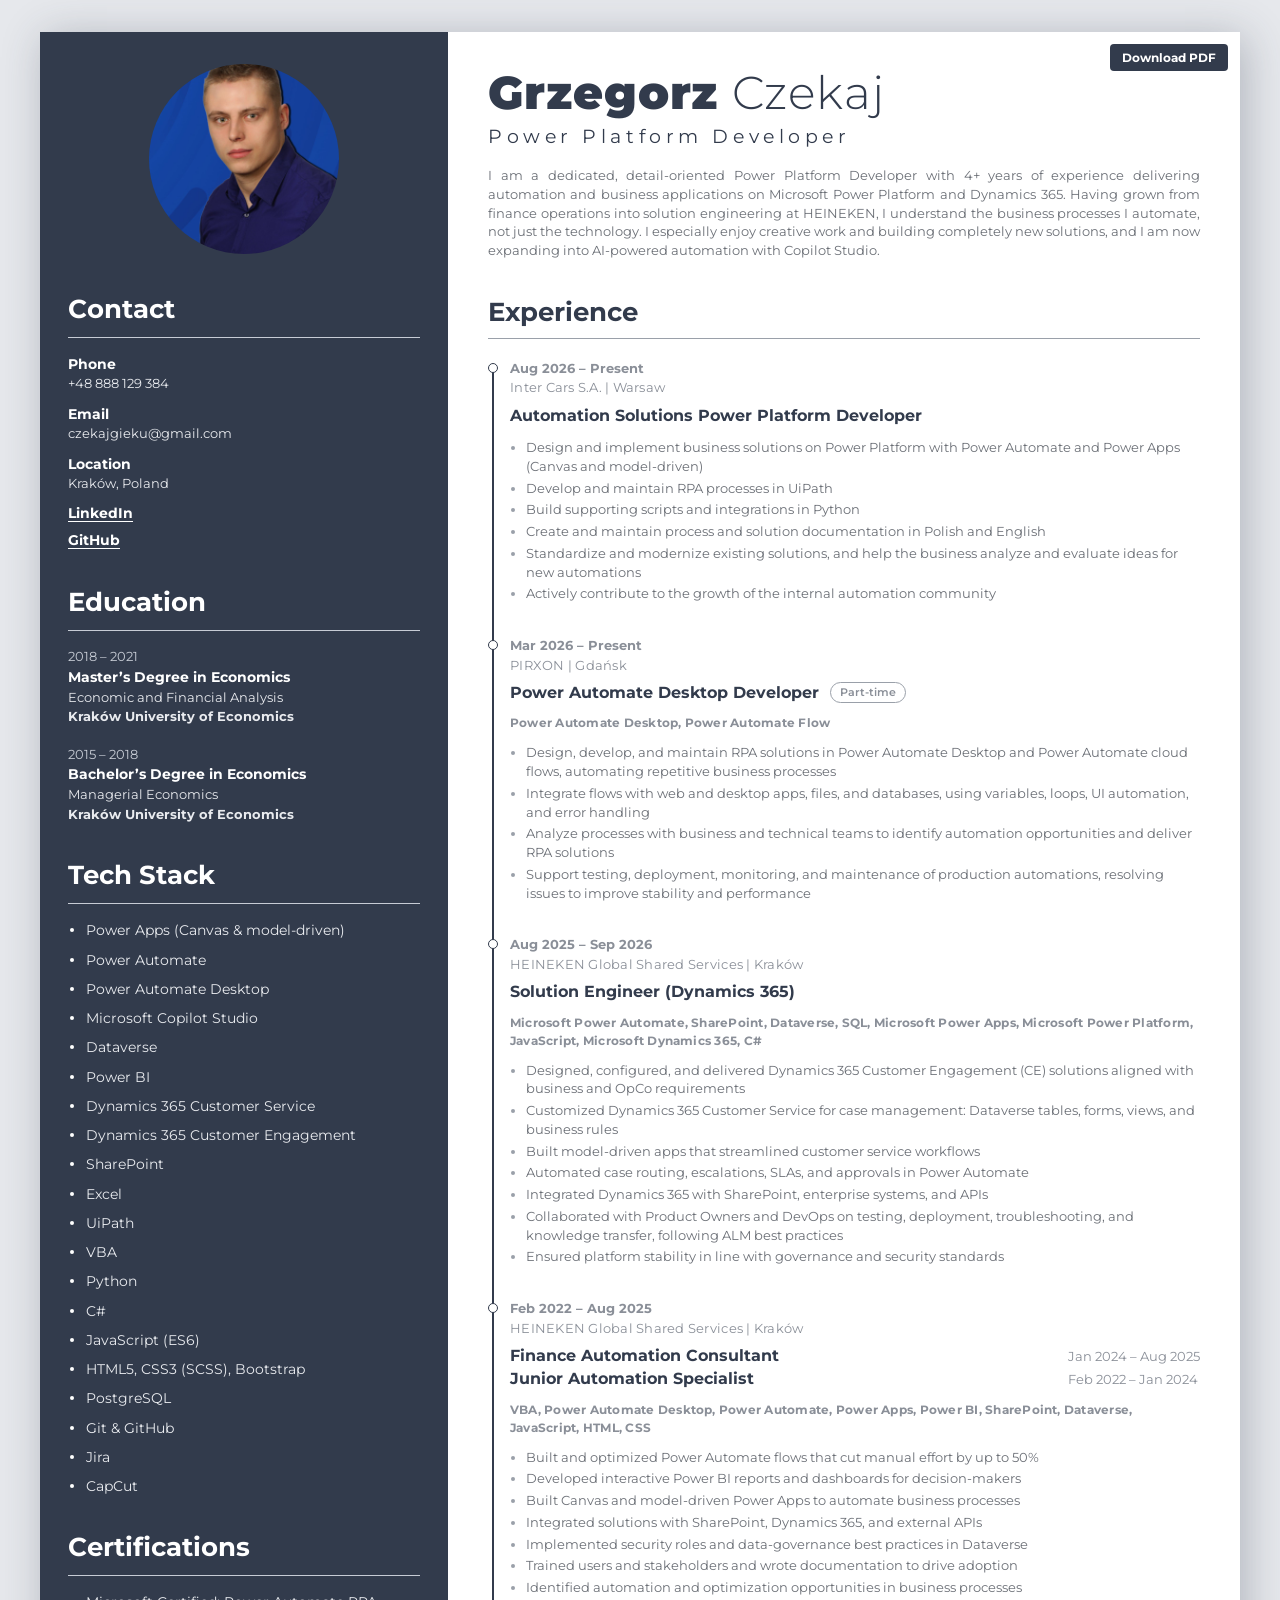
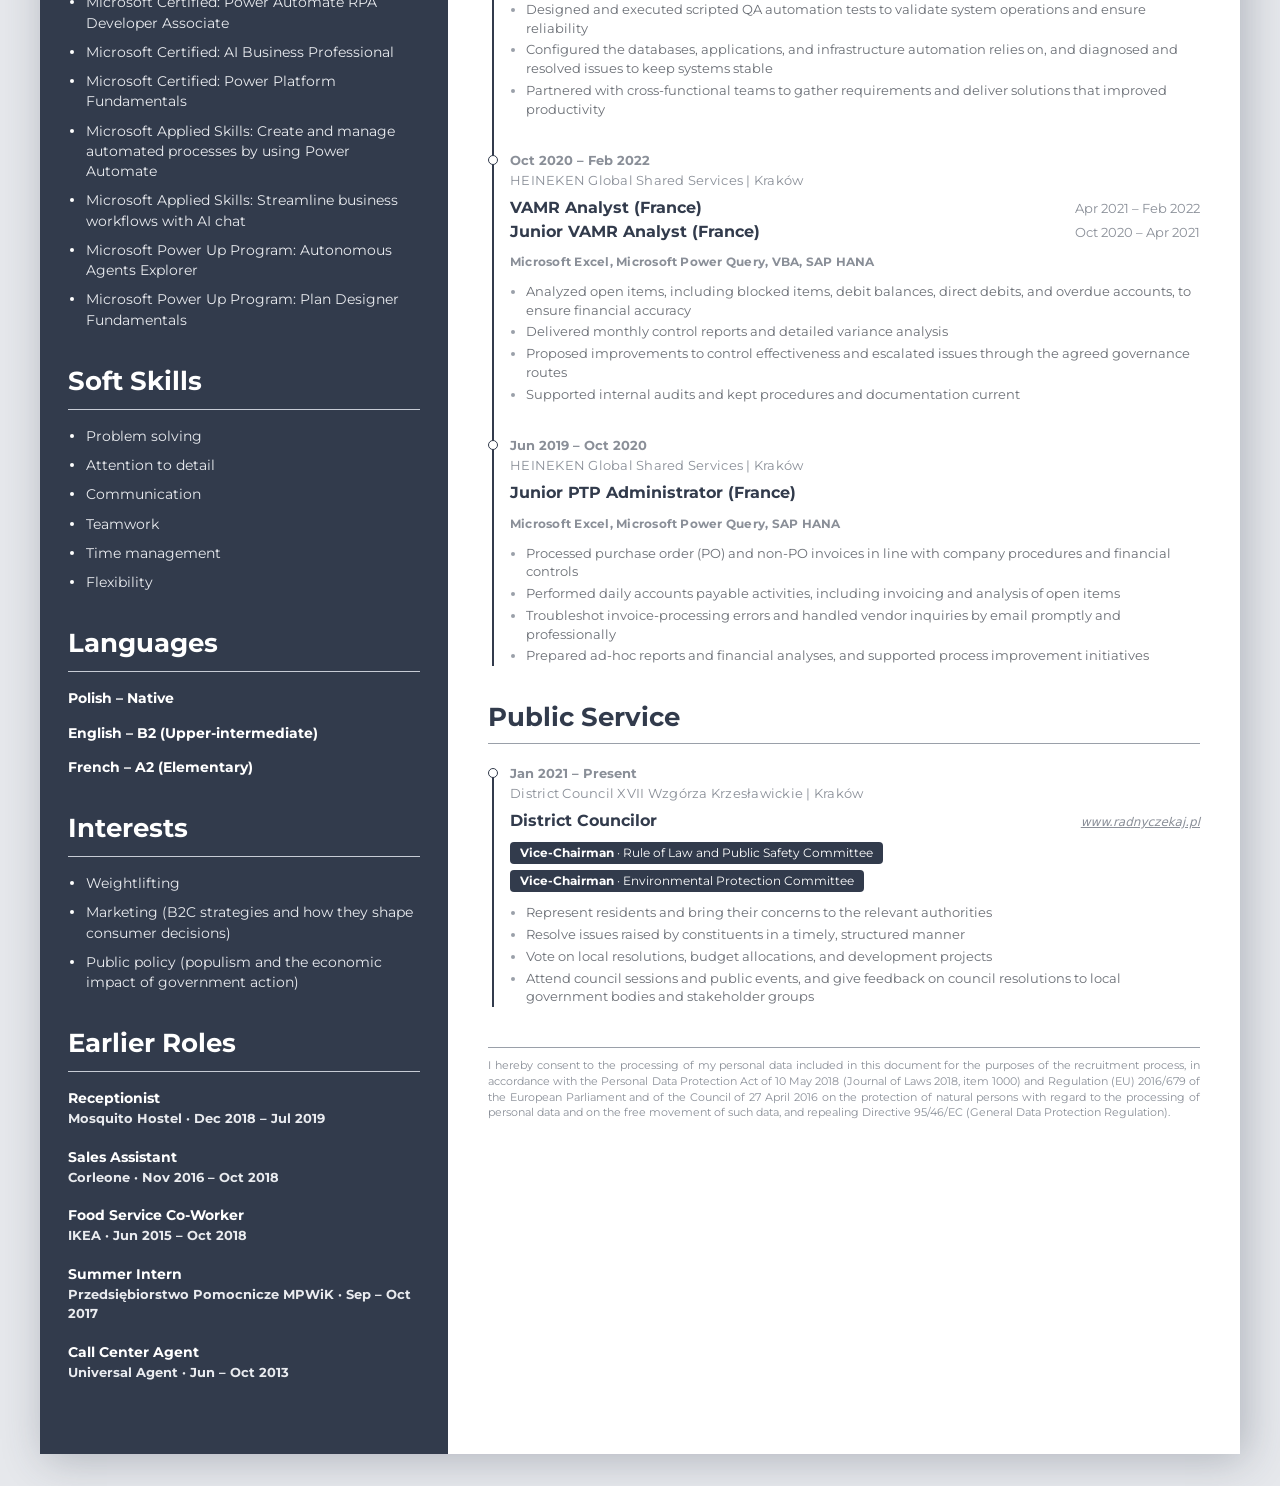
==== commit c8cc54a8: "Update web CV content to match the new CV - Add Inter Cars responsibilities and mark the PIRXON role" ====
--- a/index.html
+++ b/index.html
@@ -5,7 +5,7 @@
     <meta name="viewport" content="width=device-width, initial-scale=1.0" />
     <meta
       name="description"
-      content="Grzegorz Czekaj – Power Platform Developer from Cracow. CV / Resume."
+      content="Grzegorz Czekaj – Power Platform Developer from Kraków. CV / Resume."
     />
     <title>Grzegorz Czekaj – CV</title>
     <link rel="stylesheet" href="style.css" />
@@ -20,23 +20,23 @@
           <h2>Contact</h2>
           <dl class="contact">
             <dt>Phone</dt>
-            <dd><a href="tel:+48888129384">888-129-384</a></dd>
+            <dd><a href="tel:+48888129384">+48 888 129 384</a></dd>
             <dt>Email</dt>
             <dd>
               <a href="mailto:czekajgieku@gmail.com">czekajgieku@gmail.com</a>
             </dd>
             <dt>Location</dt>
-            <dd>Cracow, Poland</dd>
+            <dd>Kraków, Poland</dd>
           </dl>
           <p class="links">
             <a
               href="https://www.linkedin.com/in/grzegorzczekaj/"
               target="_blank"
               rel="noopener"
-              >Linkedin</a
+              >LinkedIn</a
             >
             <a href="https://github.com/g4ieku" target="_blank" rel="noopener"
-              >Github</a
+              >GitHub</a
             >
           </p>
         </section>
@@ -45,36 +45,39 @@
           <h2>Education</h2>
           <div class="edu">
             <span class="year">2018 – 2021</span>
-            <strong>Economic and financial analysis</strong>
-            <span>University of Economics, Cracow</span>
+            <strong>Master’s Degree in Economics</strong>
+            <span class="spec">Economic and Financial Analysis</span>
+            <span>Kraków University of Economics</span>
           </div>
           <div class="edu">
             <span class="year">2015 – 2018</span>
-            <strong>Managerial economics</strong>
-            <span>University of Economics, Cracow</span>
+            <strong>Bachelor’s Degree in Economics</strong>
+            <span class="spec">Managerial Economics</span>
+            <span>Kraków University of Economics</span>
           </div>
         </section>
 
         <section class="side-section">
           <h2>Tech Stack</h2>
           <ul class="dots">
-            <li>Power Apps</li>
+            <li>Power Apps (Canvas &amp; model-driven)</li>
             <li>Power Automate</li>
             <li>Power Automate Desktop</li>
             <li>Microsoft Copilot Studio</li>
-            <li>Dynamics 365 Customer Service</li>
             <li>Dataverse</li>
             <li>Power BI</li>
+            <li>Dynamics 365 Customer Service</li>
+            <li>Dynamics 365 Customer Engagement</li>
             <li>SharePoint</li>
+            <li>Excel</li>
+            <li>UiPath</li>
+            <li>VBA</li>
+            <li>Python</li>
             <li>C#</li>
-            <li>VBA</li>
-            <li>UiPath</li>
-            <li>Excel</li>
-            <li>JavaScript ES6</li>
+            <li>JavaScript (ES6)</li>
             <li>HTML5, CSS3 (SCSS), Bootstrap</li>
-            <li>Python</li>
             <li>PostgreSQL</li>
-            <li>Git, GitHub</li>
+            <li>Git &amp; GitHub</li>
             <li>Jira</li>
             <li>CapCut</li>
           </ul>
@@ -83,51 +86,79 @@
         <section class="side-section">
           <h2>Certifications</h2>
           <ul class="dots">
+            <li>Microsoft Certified: Power Automate RPA Developer Associate</li>
             <li>Microsoft Certified: AI Business Professional</li>
-            <li>Applied Skills: Streamline business workflows with AI chat</li>
+            <li>Microsoft Certified: Power Platform Fundamentals</li>
             <li>
-              Applied Skills: Create and manage automated processes by using
-              Power Automate
-            </li>
-            <li>Power Up Program: Autonomous Agents Explorer</li>
-            <li>Power Up Program: Plan Designer Fundamentals</li>
+              Microsoft Applied Skills: Create and manage automated processes by
+              using Power Automate
+            </li>
+            <li>
+              Microsoft Applied Skills: Streamline business workflows with AI
+              chat
+            </li>
+            <li>Microsoft Power Up Program: Autonomous Agents Explorer</li>
+            <li>Microsoft Power Up Program: Plan Designer Fundamentals</li>
           </ul>
         </section>
 
         <section class="side-section">
           <h2>Soft Skills</h2>
           <ul class="dots">
+            <li>Problem solving</li>
+            <li>Attention to detail</li>
+            <li>Communication</li>
             <li>Teamwork</li>
-            <li>Problem solving</li>
             <li>Time management</li>
             <li>Flexibility</li>
-            <li>Communication</li>
-            <li>Attention to detail</li>
           </ul>
         </section>
 
         <section class="side-section">
-          <h2>Language</h2>
+          <h2>Languages</h2>
           <ul class="langs">
-            <li>Polish – native</li>
-            <li>English – B2</li>
-            <li>French – A2</li>
+            <li>Polish – Native</li>
+            <li>English – B2 (Upper-intermediate)</li>
+            <li>French – A2 (Elementary)</li>
           </ul>
         </section>
 
         <section class="side-section">
-          <h2>Hobbies</h2>
+          <h2>Interests</h2>
           <ul class="dots">
             <li>Weightlifting</li>
             <li>
-              Marketing (business-to-consumer marketing, marketing strategies
-              and their influence on consumer decisions)
+              Marketing (B2C strategies and how they shape consumer decisions)
             </li>
             <li>
-              Public Policy (populism, impact of government actions on the
-              economy)
+              Public policy (populism and the economic impact of government
+              action)
             </li>
           </ul>
+        </section>
+
+        <section class="side-section">
+          <h2>Earlier Roles</h2>
+          <div class="edu">
+            <strong>Receptionist</strong>
+            <span>Mosquito Hostel · Dec 2018 – Jul 2019</span>
+          </div>
+          <div class="edu">
+            <strong>Sales Assistant</strong>
+            <span>Corleone · Nov 2016 – Oct 2018</span>
+          </div>
+          <div class="edu">
+            <strong>Food Service Co-Worker</strong>
+            <span>IKEA · Jun 2015 – Oct 2018</span>
+          </div>
+          <div class="edu">
+            <strong>Summer Intern</strong>
+            <span>Przedsiębiorstwo Pomocnicze MPWiK · Sep – Oct 2017</span>
+          </div>
+          <div class="edu">
+            <strong>Call Center Agent</strong>
+            <span>Universal Agent · Jun – Oct 2013</span>
+          </div>
         </section>
       </aside>
 
@@ -139,14 +170,14 @@
           </h1>
           <p class="role-title">Power Platform Developer</p>
           <p class="summary">
-            I am a dedicated and detail-oriented Power Platform Specialist with
-            a strong background in automation. I bring a robust background in
-            designing, developing, and implementing solutions using Microsoft
-            Power Platform. I especially like doing creative tasks and
-            implementing completely new solutions. I aim to stay at the
-            forefront of technology trends, continuously improving my skills and
-            contributing to impactful projects that drive organizational
-            success.
+            I am a dedicated, detail-oriented Power Platform Developer with 4+
+            years of experience delivering automation and business applications
+            on Microsoft Power Platform and Dynamics 365. Having grown from
+            finance operations into solution engineering at HEINEKEN, I
+            understand the business processes I automate, not just the
+            technology. I especially enjoy creative work and building completely
+            new solutions, and I am now expanding into AI-powered automation
+            with Copilot Studio.
           </p>
           <button class="print-btn" type="button" onclick="window.print()">
             Download PDF
@@ -158,96 +189,65 @@
 
           <ol class="timeline">
             <li class="entry">
-              <p class="period">Aug 2026 – currently</p>
+              <p class="period">Aug 2026 – Present</p>
               <p class="company">Inter Cars S.A. | Warsaw</p>
               <h3>Automation Solutions Power Platform Developer</h3>
-            </li>
-
-            <li class="entry">
-              <p class="period">Mar 2026 – currently</p>
+              <ul class="bullets">
+                <li>
+                  Design and implement business solutions on Power Platform with
+                  Power Automate and Power Apps (Canvas and model-driven)
+                </li>
+                <li>Develop and maintain RPA processes in UiPath</li>
+                <li>Build supporting scripts and integrations in Python</li>
+                <li>
+                  Create and maintain process and solution documentation in
+                  Polish and English
+                </li>
+                <li>
+                  Standardize and modernize existing solutions, and help the
+                  business analyze and evaluate ideas for new automations
+                </li>
+                <li>
+                  Actively contribute to the growth of the internal automation
+                  community
+                </li>
+              </ul>
+            </li>
+
+            <li class="entry">
+              <p class="period">Mar 2026 – Present</p>
               <p class="company">PIRXON | Gdańsk</p>
-              <h3>Power Automate Desktop Developer</h3>
+              <h3>
+                Power Automate Desktop Developer
+                <span class="pill">Part-time</span>
+              </h3>
               <p class="stack">Power Automate Desktop, Power Automate Flow</p>
               <ul class="bullets">
                 <li>
-                  Designed, developed, and maintained Robotic Process Automation
-                  (RPA) solutions using Microsoft Power Automate Desktop
-                </li>
-                <li>
-                  Automated repetitive business processes by building reliable
-                  and scalable desktop flows
-                </li>
-                <li>
-                  Integrated Power Automate Desktop solutions with web
-                  applications, desktop applications, files, databases, and
-                  other business systems
-                </li>
-                <li>
-                  Developed and optimized automation workflows using variables,
-                  conditions, loops, UI automation, data manipulation, and error
+                  Design, develop, and maintain RPA solutions in Power Automate
+                  Desktop and Power Automate cloud flows, automating repetitive
+                  business processes
+                </li>
+                <li>
+                  Integrate flows with web and desktop apps, files, and
+                  databases, using variables, loops, UI automation, and error
                   handling
                 </li>
                 <li>
-                  Investigated and resolved automation issues, improving flow
-                  stability, performance, and maintainability
-                </li>
-                <li>
-                  Collaborated with business and technical teams to analyze
-                  processes, identify automation opportunities, and deliver RPA
-                  solutions
-                </li>
-                <li>
-                  Supported testing, deployment, monitoring, and ongoing
-                  maintenance of production automations
-                </li>
-              </ul>
-            </li>
-
-            <li class="entry">
-              <p class="period">Jan 2021 – currently</p>
-              <p class="company">
-                District Council XVII Wzgórza Krzesławickie | Cracow
-              </p>
-              <h3>District Councilor</h3>
-              <ul class="bullets">
-                <li>
-                  #Vice-Chairman of the Rule of Law and Public Safety Committee
-                  & Vice-Chairman of the Environmental Protection Committee
-                </li>
-                <li>
-                  Provided services aimed at addressing and supporting local
-                  community needs
-                </li>
-                <li>
-                  Represented community members by communicating their concerns
-                  and priorities to relevant bodies
-                </li>
-                <li>
-                  Attended council meetings, public events, and official
-                  activities as a Ward Member
-                </li>
-                <li>
-                  Addressed and resolved issues raised by constituents in a
-                  timely and structured manner
-                </li>
-                <li>
-                  Voted on local legislation, budget allocations, and
-                  development projects impacting the community
-                </li>
-                <li>
-                  Voted on local legislation, budget allocations, and
-                  development projects impacting the community
-                </li>
-                <li>
-                  Provided feedback to local government bodies and stakeholder
-                  groups on council resolutions
+                  Analyze processes with business and technical teams to
+                  identify automation opportunities and deliver RPA solutions
+                </li>
+                <li>
+                  Support testing, deployment, monitoring, and maintenance of
+                  production automations, resolving issues to improve stability
+                  and performance
                 </li>
               </ul>
             </li>
 
             <li class="entry">
               <p class="period">Aug 2025 – Sep 2026</p>
-              <p class="company">Heineken | Cracow</p>
+              <p class="company">HEINEKEN Global Shared Services | Kraków</p>
               <h3>Solution Engineer (Dynamics 365)</h3>
               <p class="stack">
                 Microsoft Power Automate, SharePoint, Dataverse, SQL, Microsoft
@@ -256,39 +256,44 @@
               </p>
               <ul class="bullets">
                 <li>
-                  Designed and customized Dynamics 365 Customer Service
-                  solutions (Dataverse, forms, views, business rules) to support
-                  case management
-                </li>
-                <li>
-                  Built model-driven apps to optimize customer service workflows
-                  and agent experience
-                </li>
-                <li>
-                  Automated case routing, escalations, SLAs, and approvals using
+                  Designed, configured, and delivered Dynamics 365 Customer
+                  Engagement (CE) solutions aligned with business and OpCo
+                  requirements
+                </li>
+                <li>
+                  Customized Dynamics 365 Customer Service for case management:
+                  Dataverse tables, forms, views, and business rules
+                </li>
+                <li>
+                  Built model-driven apps that streamlined customer service
+                  workflows
+                </li>
+                <li>
+                  Automated case routing, escalations, SLAs, and approvals in
                   Power Automate
                 </li>
                 <li>
-                  Integrated D365 Customer Service with SharePoint and external
-                  systems/APIs
-                </li>
-                <li>
-                  Collaborated with POs and DevOps teams to deliver stable,
-                  scalable solutions
-                </li>
-                <li>
-                  Supported testing, deployment, and troubleshooting following
+                  Integrated Dynamics 365 with SharePoint, enterprise systems,
+                  and APIs
+                </li>
+                <li>
+                  Collaborated with Product Owners and DevOps on testing,
+                  deployment, troubleshooting, and knowledge transfer, following
                   ALM best practices
                 </li>
-              </ul>
-            </li>
-
-            <li class="entry">
-              <p class="period">Feb 2022 – Jul 2025</p>
-              <p class="company">Heineken | Cracow</p>
+                <li>
+                  Ensured platform stability in line with governance and security
+                  standards
+                </li>
+              </ul>
+            </li>
+
+            <li class="entry">
+              <p class="period">Feb 2022 – Aug 2025</p>
+              <p class="company">HEINEKEN Global Shared Services | Kraków</p>
               <div class="multi-role">
                 <h3>Finance Automation Consultant</h3>
-                <span>Jan 2024 – Jul 2025</span>
+                <span>Jan 2024 – Aug 2025</span>
                 <h3>Junior Automation Specialist</h3>
                 <span>Feb 2022 – Jan 2024</span>
               </div>
@@ -298,55 +303,52 @@
               </p>
               <ul class="bullets">
                 <li>
-                  Designed and developed Canvas and Model-driven Power Apps to
-                  automate business processes and enhance user experience
-                </li>
-                <li>
-                  Created and optimized Power Automate flows to streamline
-                  workflows, reducing manual effort by up to 90%
-                </li>
-                <li>
-                  Developed interactive Power BI reports and dashboards to
-                  provide actionable insights for decision-makers
-                </li>
-                <li>
-                  Integrated Power Platform solutions with SharePoint, Dynamics
-                  365, and external APIs
-                </li>
-                <li>
-                  Implemented security roles and data governance best practices
-                  within Dataverse
-                </li>
-                <li>
-                  Provided training and documentation for end-users and
-                  stakeholders to ensure adoption of solutions
-                </li>
-                <li>
-                  Designed and executed QA tests using scripts to test system
-                  operations automatically
-                </li>
-                <li>
-                  Analyzed existing processes to find areas that can benefit
-                  from automation
-                </li>
-                <li>
-                  Set up databases, applications, and hardware necessary for
-                  automation
-                </li>
-                <li>
-                  Diagnosed and fixed issues with automated systems to ensure
-                  they function correctly
-                </li>
-                <li>
-                  Worked with various departments to understand their needs and
-                  implement automation solutions
+                  Built and optimized Power Automate flows that cut manual effort
+                  by up to 50%
+                </li>
+                <li>
+                  Developed interactive Power BI reports and dashboards for
+                  decision-makers
+                </li>
+                <li>
+                  Built Canvas and model-driven Power Apps to automate business
+                  processes
+                </li>
+                <li>
+                  Integrated solutions with SharePoint, Dynamics 365, and
+                  external APIs
+                </li>
+                <li>
+                  Implemented security roles and data-governance best practices
+                  in Dataverse
+                </li>
+                <li>
+                  Trained users and stakeholders and wrote documentation to drive
+                  adoption
+                </li>
+                <li>
+                  Identified automation and optimization opportunities in
+                  business processes
+                </li>
+                <li>
+                  Designed and executed scripted QA automation tests to validate
+                  system operations and ensure reliability
+                </li>
+                <li>
+                  Configured the databases, applications, and infrastructure
+                  automation relies on, and diagnosed and resolved issues to keep
+                  systems stable
+                </li>
+                <li>
+                  Partnered with cross-functional teams to gather requirements
+                  and deliver solutions that improved productivity
                 </li>
               </ul>
             </li>
 
             <li class="entry">
               <p class="period">Oct 2020 – Feb 2022</p>
-              <p class="company">Heineken | Cracow</p>
+              <p class="company">HEINEKEN Global Shared Services | Kraków</p>
               <div class="multi-role">
                 <h3>VAMR Analyst (France)</h3>
                 <span>Apr 2021 – Feb 2022</span>
@@ -358,53 +360,96 @@
               </p>
               <ul class="bullets">
                 <li>
-                  Analyzing open items, including blocked items, debit balances,
-                  direct debits, and overdue items
-                </li>
-                <li>Delivering monthly control reports and analyses</li>
-                <li>
-                  Proposing changes to make controls more effective and
-                  efficient
-                </li>
-                <li>
-                  Identifying issues and following the agreed escalation route
-                </li>
-                <li>Supporting internal audit activities</li>
-                <li>Updating and maintaining procedures</li>
+                  Analyzed open items, including blocked items, debit balances,
+                  direct debits, and overdue accounts, to ensure financial
+                  accuracy
+                </li>
+                <li>
+                  Delivered monthly control reports and detailed variance
+                  analysis
+                </li>
+                <li>
+                  Proposed improvements to control effectiveness and escalated
+                  issues through the agreed governance routes
+                </li>
+                <li>
+                  Supported internal audits and kept procedures and
+                  documentation current
+                </li>
               </ul>
             </li>
 
             <li class="entry">
               <p class="period">Jun 2019 – Oct 2020</p>
-              <p class="company">Heineken | Cracow</p>
+              <p class="company">HEINEKEN Global Shared Services | Kraków</p>
               <h3>Junior PTP Administrator (France)</h3>
               <p class="stack">
                 Microsoft Excel, Microsoft Power Query, SAP HANA
               </p>
               <ul class="bullets">
                 <li>
-                  Processed purchase order (PO) and non-PO invoices in
-                  accordance with company procedures and financial controls
-                </li>
-                <li>
-                  Performed daily accounts payable activities, including invoice
-                  processing and open-item analysis
-                </li>
-                <li>
-                  Continuously identified and supported process improvement
-                  opportunities to enhance operational efficiency
-                </li>
-                <li>
-                  Troubleshot invoice processing errors and resolved operational
-                  issues as required
-                </li>
-                <li>
-                  Managed vendor communications by responding to inquiries via
-                  email in a timely and professional manner
-                </li>
-                <li>
-                  Prepared ad-hoc reports, analyzed financial data, and provided
-                  actionable insights and conclusions
+                  Processed purchase order (PO) and non-PO invoices in line with
+                  company procedures and financial controls
+                </li>
+                <li>
+                  Performed daily accounts payable activities, including
+                  invoicing and analysis of open items
+                </li>
+                <li>
+                  Troubleshot invoice-processing errors and handled vendor
+                  inquiries by email promptly and professionally
+                </li>
+                <li>
+                  Prepared ad-hoc reports and financial analyses, and supported
+                  process improvement initiatives
+                </li>
+              </ul>
+            </li>
+          </ol>
+        </section>
+
+        <section class="main-section">
+          <h2 class="main-heading">Public Service</h2>
+
+          <ol class="timeline">
+            <li class="entry">
+              <p class="period">Jan 2021 – Present</p>
+              <p class="company">
+                District Council XVII Wzgórza Krzesławickie | Kraków
+              </p>
+              <div class="title-row">
+                <h3>District Councilor</h3>
+                <a
+                  class="site-link"
+                  href="https://www.radnyczekaj.pl/"
+                  target="_blank"
+                  rel="noopener"
+                  >www.radnyczekaj.pl</a
+                >
+              </div>
+              <ul class="tags">
+                <li>
+                  <b>Vice-Chairman</b> · Rule of Law and Public Safety Committee
+                </li>
+                <li><b>Vice-Chairman</b> · Environmental Protection Committee</li>
+              </ul>
+              <ul class="bullets">
+                <li>
+                  Represent residents and bring their concerns to the relevant
+                  authorities
+                </li>
+                <li>
+                  Resolve issues raised by constituents in a timely, structured
+                  manner
+                </li>
+                <li>
+                  Vote on local resolutions, budget allocations, and development
+                  projects
+                </li>
+                <li>
+                  Attend council sessions and public events, and give feedback on
+                  council resolutions to local government bodies and stakeholder
+                  groups
                 </li>
               </ul>
             </li>
@@ -413,14 +458,14 @@
 
         <footer class="gdpr">
           <p>
-            I agree to the processing of personal data provided in this document
-            for realising the recruitment process pursuant to the Personal Data
-            Protection Act of 10 May 2018 (Journal of Laws 2018, item 1000) and
-            in agreement with Regulation (EU) 2016/679 of the European
-            Parliament and of the Council of 27 April 2016 on the protection of
-            natural persons with regard to the processing of personal data and
-            on the free movement of such data, and repealing Directive 95/46/EC
-            (General Data Protection Regulation).
+            I hereby consent to the processing of my personal data included in
+            this document for the purposes of the recruitment process, in
+            accordance with the Personal Data Protection Act of 10 May 2018
+            (Journal of Laws 2018, item 1000) and Regulation (EU) 2016/679 of
+            the European Parliament and of the Council of 27 April 2016 on the
+            protection of natural persons with regard to the processing of
+            personal data and on the free movement of such data, and repealing
+            Directive 95/46/EC (General Data Protection Regulation).
           </p>
         </footer>
       </div>
--- a/style.css
+++ b/style.css
@@ -132,6 +132,10 @@
   font-weight: 700;
   color: var(--side-text);
 }
+.edu .spec {
+  display: block;
+  color: var(--side-text);
+}
 
 .dots li {
   position: relative;
@@ -296,6 +300,40 @@
   color: var(--muted);
 }
 
+.pill {
+  display: inline-block;
+  margin-left: 6px;
+  padding: 1px 9px;
+  border: 1px solid var(--rule);
+  border-radius: 99px;
+  font-size: 11px;
+  font-weight: 600;
+  vertical-align: 2px;
+  color: var(--muted);
+}
+
+.title-row h3 {
+  margin-top: 6px;
+}
+
+.tags {
+  display: flex;
+  flex-wrap: wrap;
+  gap: 6px;
+  margin-top: 10px;
+}
+.tags li {
+  padding: 2px 10px;
+  border-radius: 4px;
+  font-size: 12px;
+  color: var(--white);
+  background: var(--navy);
+}
+
+.main-section {
+  margin-top: 8px;
+}
+
 .stack {
   margin-top: 10px;
   font-weight: 700;
